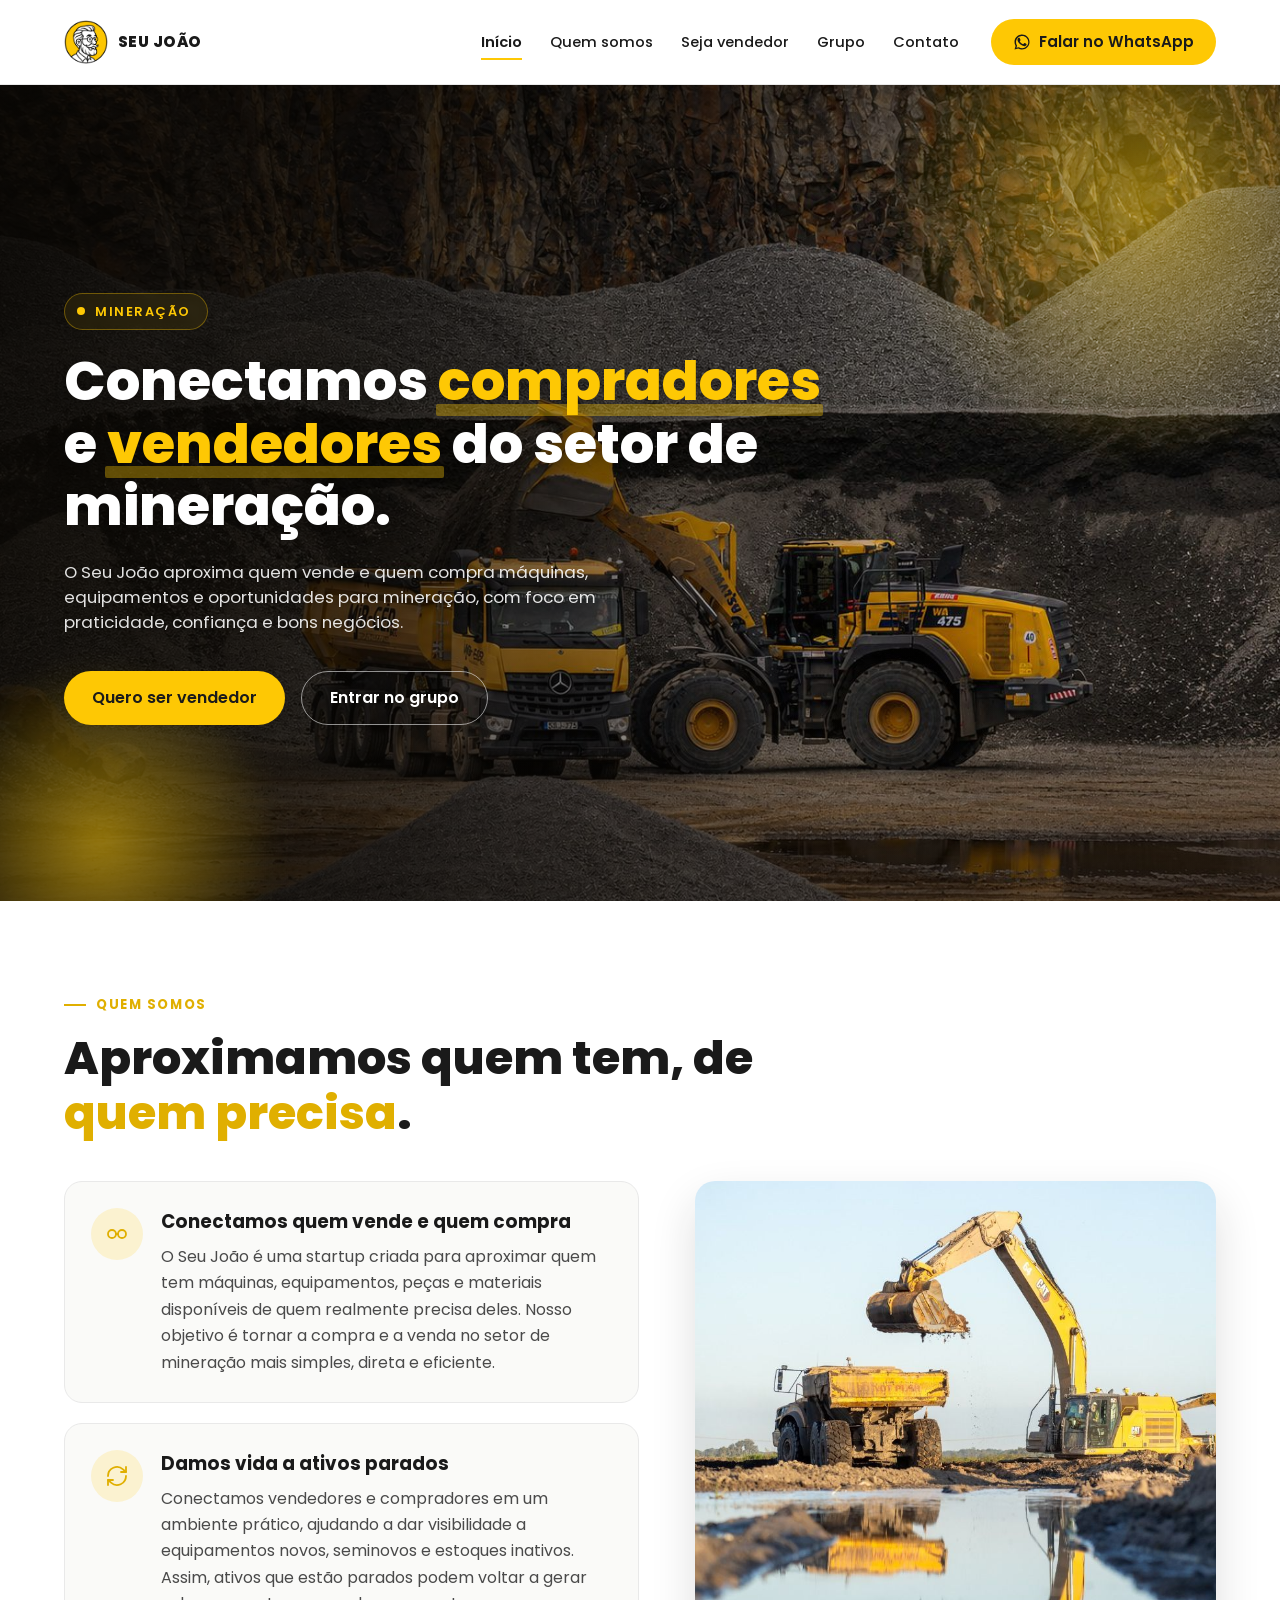
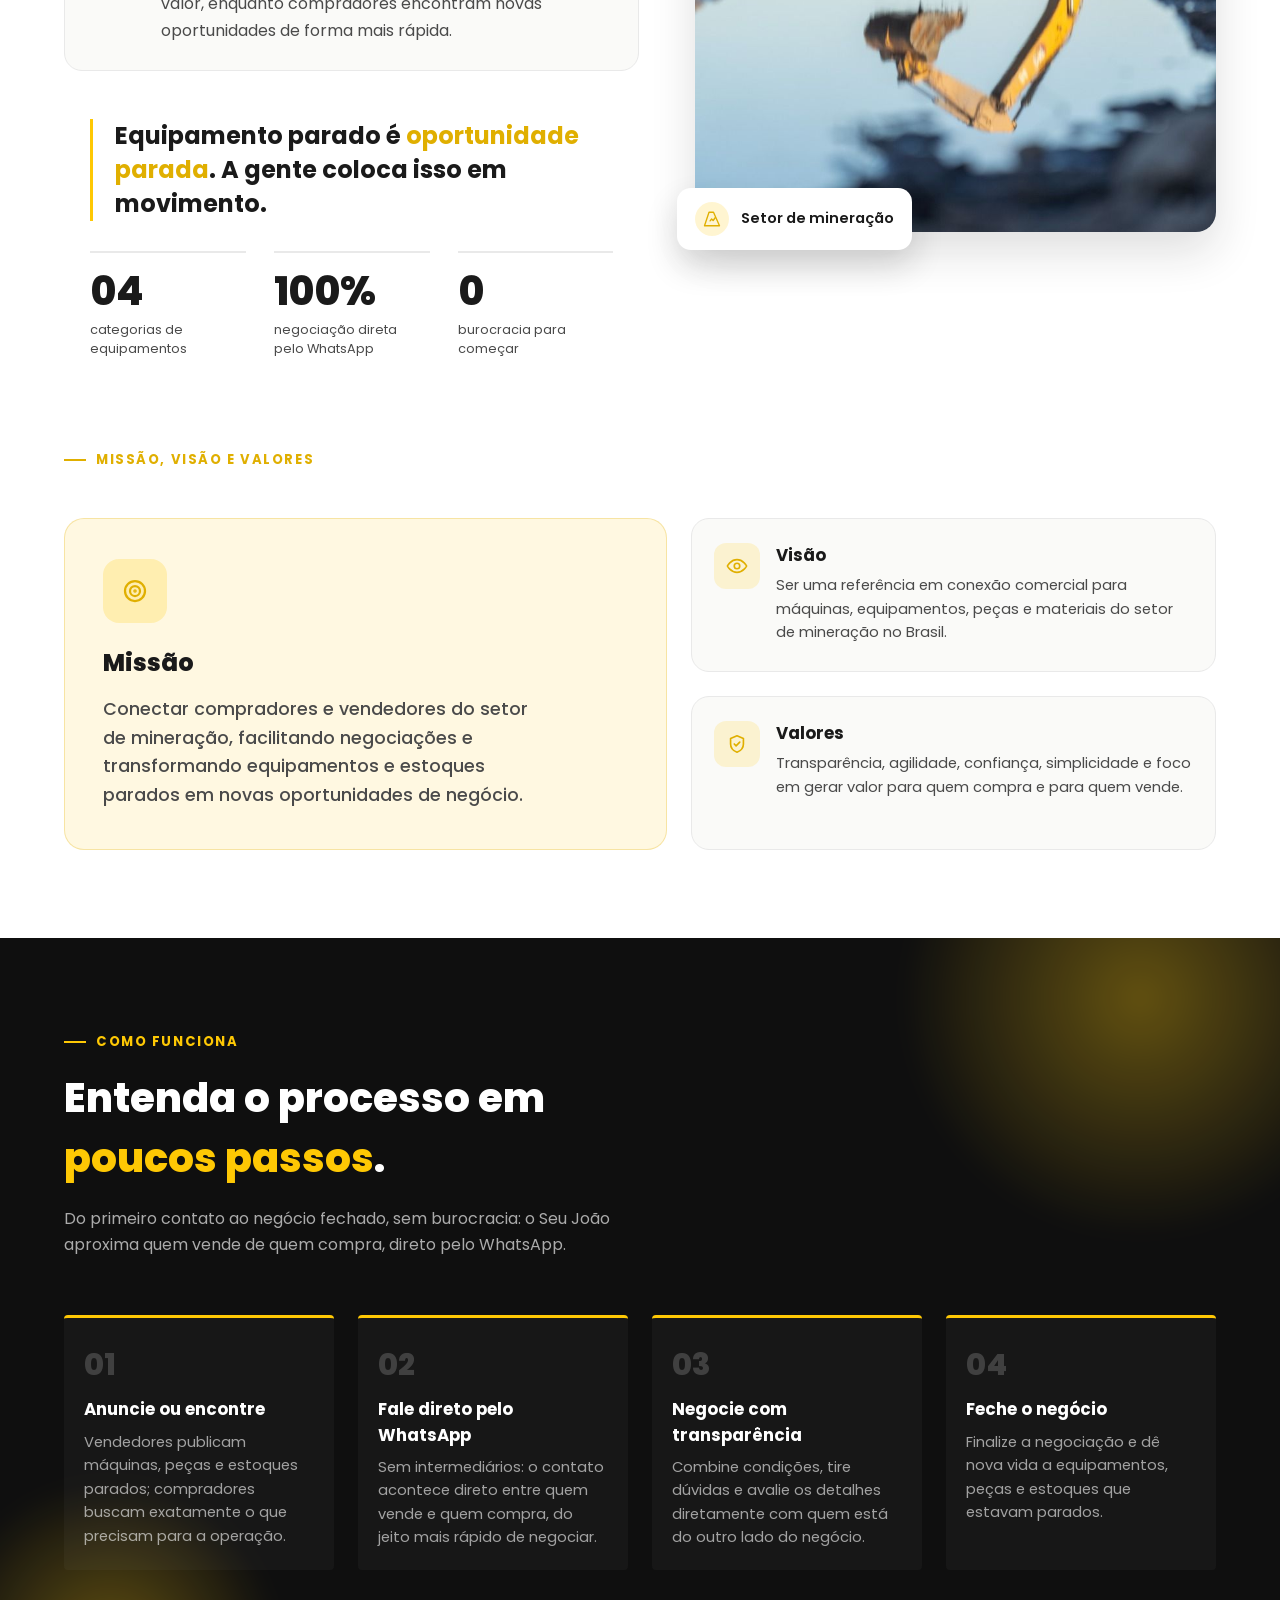
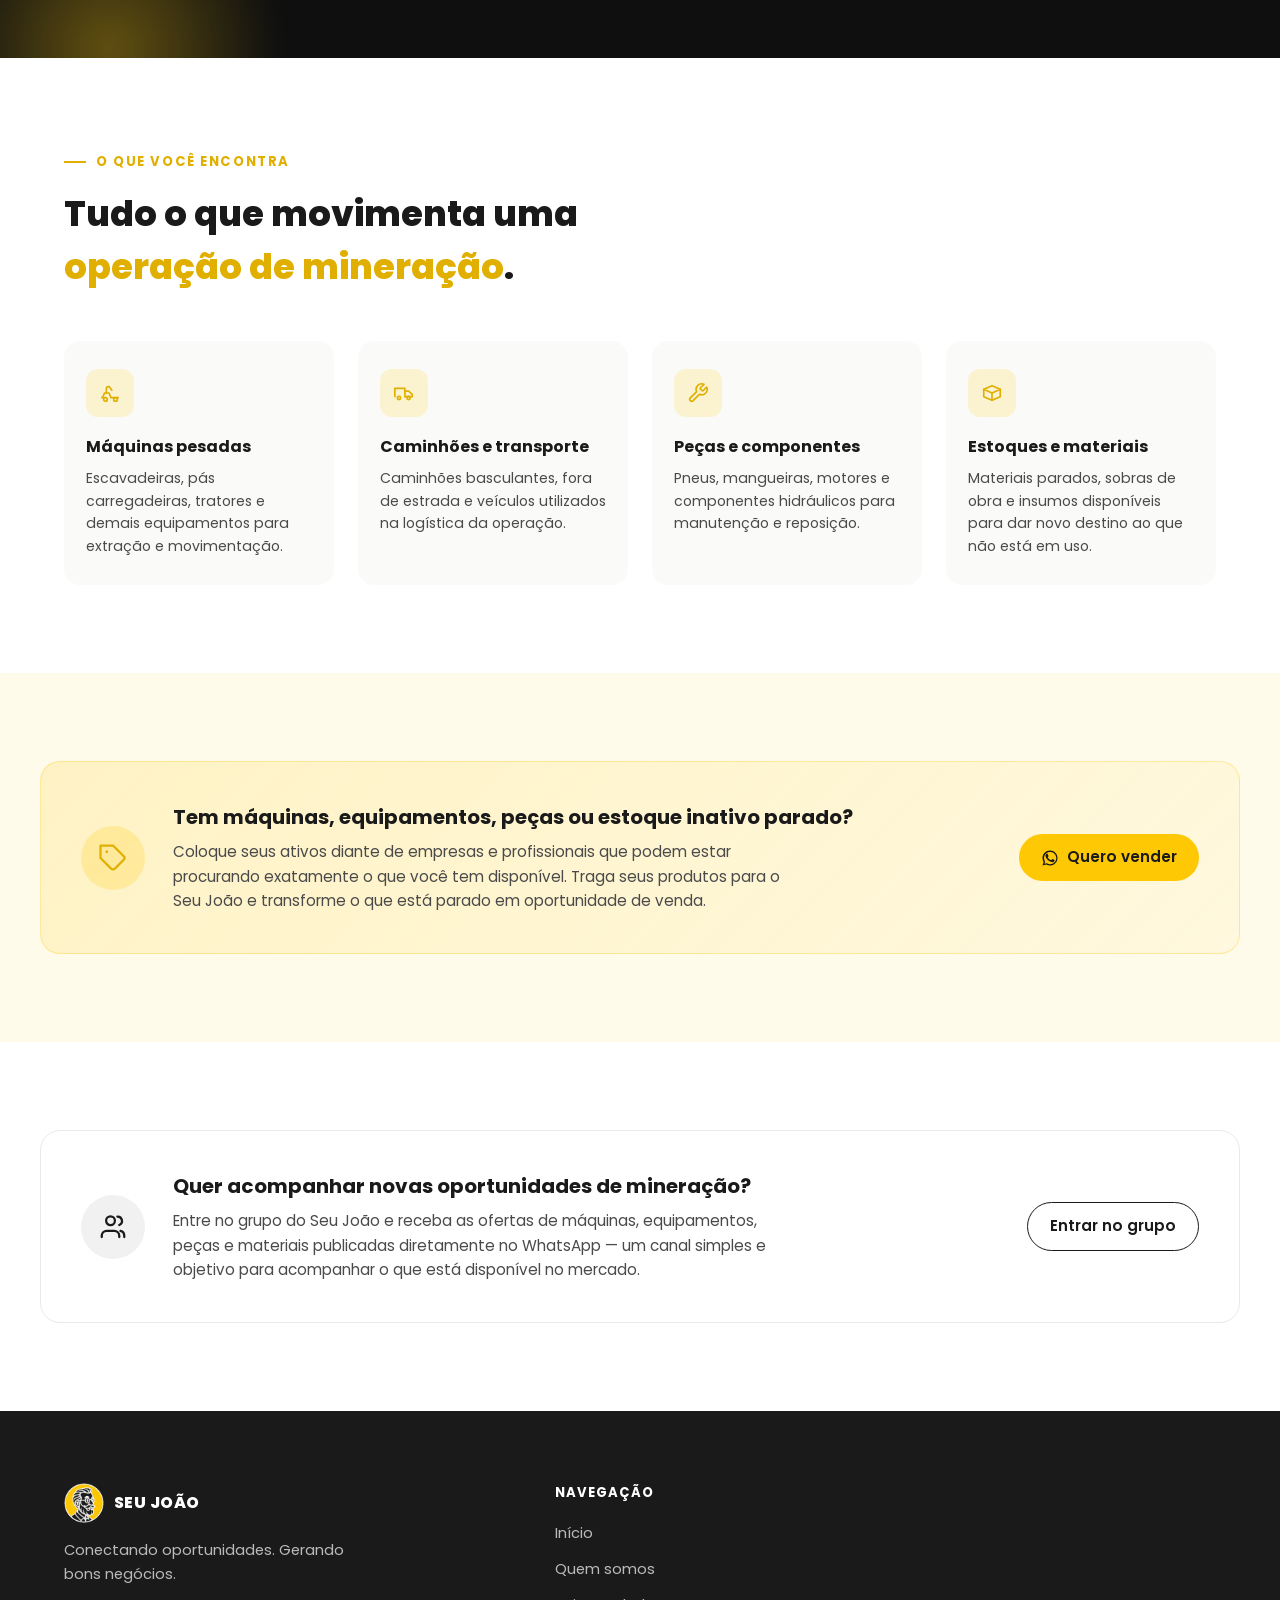
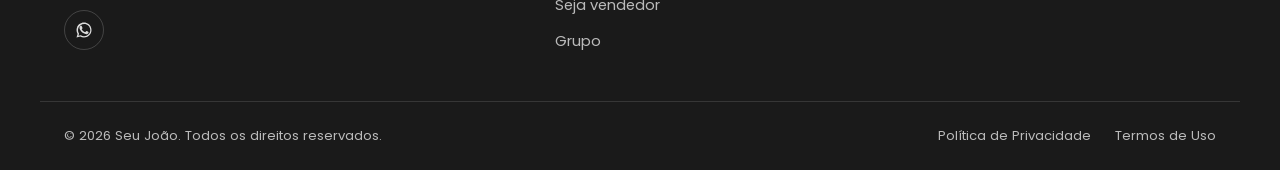
==== index.html @ 016c03fa "Meu primeiro commit" ====
<!DOCTYPE html>
<html lang="pt-BR">
<head>
  <meta charset="UTF-8" />
  <meta name="viewport" content="width=device-width, initial-scale=1.0" />

  <!-- ===== SEO — título e descrição ===== -->
  <title>Seu João | Compra e Venda de Equipamentos de Mineração Usados</title>
  <meta name="description" content="Marketplace que conecta compradores e vendedores de máquinas, equipamentos, peças e estoques de mineração usados no Brasil. Anuncie ou encontre direto pelo WhatsApp." />
  <meta name="keywords" content="equipamentos de mineração usados, máquinas de mineração usadas, comprar máquina de mineração, vender máquina de mineração parada, marketplace de mineração, pá carregadeira usada, escavadeira usada mineração, caminhão fora de estrada usado, britador usado, peças para máquinas de mineração, estoque inativo mineração, grupo whatsapp equipamentos de mineração" />
  <meta name="robots" content="index, follow" />
  <meta name="author" content="Seu João" />
  <link rel="canonical" href="https://www.seujoao.com.br/" />

  <!-- ===== Open Graph (compartilhamento social) ===== -->
  <meta property="og:type" content="website" />
  <meta property="og:locale" content="pt_BR" />
  <meta property="og:site_name" content="Seu João" />
  <meta property="og:title" content="Seu João | Compra e Venda de Equipamentos de Mineração Usados" />
  <meta property="og:description" content="Conectamos compradores e vendedores de máquinas, equipamentos, peças e estoques de mineração usados no Brasil — direto pelo WhatsApp." />
  <meta property="og:image" content="https://www.seujoao.com.br/assets/hero-bg.jpg" />
  <meta property="og:url" content="https://www.seujoao.com.br/" />

  <!-- ===== Twitter Card ===== -->
  <meta name="twitter:card" content="summary_large_image" />
  <meta name="twitter:title" content="Seu João | Compra e Venda de Equipamentos de Mineração Usados" />
  <meta name="twitter:description" content="Marketplace que conecta compradores e vendedores de equipamentos de mineração usados no Brasil, direto pelo WhatsApp." />
  <meta name="twitter:image" content="https://www.seujoao.com.br/assets/hero-bg.jpg" />

  <link rel="icon" type="image/png" href="assets/logo-icon.png" />
  <link rel="stylesheet" href="css/style.css" />

  <!-- ===== Dados estruturados (Schema.org) ===== -->
  <script type="application/ld+json">
  {
    "@context": "https://schema.org",
    "@type": "Organization",
    "name": "Seu João",
    "url": "https://www.seujoao.com.br/",
    "logo": "https://www.seujoao.com.br/assets/logo-icon.png",
    "description": "Marketplace que conecta compradores e vendedores de máquinas, equipamentos, peças e estoques de mineração usados no Brasil.",
    "areaServed": "BR",
    "contactPoint": {
      "@type": "ContactPoint",
      "telephone": "+55-19-99974-5722",
      "contactType": "sales",
      "areaServed": "BR",
      "availableLanguage": "Portuguese"
    }
  }
  </script>
  <script type="application/ld+json">
  {
    "@context": "https://schema.org",
    "@type": "WebSite",
    "name": "Seu João",
    "url": "https://www.seujoao.com.br/",
    "inLanguage": "pt-BR",
    "description": "Marketplace de compra e venda de equipamentos de mineração usados no Brasil."
  }
  </script>
  <script type="application/ld+json">
  {
    "@context": "https://schema.org",
    "@type": "FAQPage",
    "mainEntity": [
      {
        "@type": "Question",
        "name": "Quanto custa uma máquina de mineração usada?",
        "acceptedAnswer": {
          "@type": "Answer",
          "text": "O valor varia bastante de acordo com o tipo de equipamento, marca, ano e estado de conservação. No Seu João, você fala direto com quem está vendendo pelo WhatsApp para saber o preço atualizado e negociar as condições."
        }
      },
      {
        "@type": "Question",
        "name": "Como vender uma máquina de mineração parada?",
        "acceptedAnswer": {
          "@type": "Answer",
          "text": "Basta chamar a gente no WhatsApp e contar o que você tem disponível — máquina, equipamento, peça ou estoque parado. O Seu João coloca seu ativo diante de compradores que estão procurando exatamente esse tipo de oportunidade."
        }
      },
      {
        "@type": "Question",
        "name": "Onde encontrar equipamentos de mineração usados no Brasil?",
        "acceptedAnswer": {
          "@type": "Answer",
          "text": "No Seu João você encontra anúncios de máquinas e equipamentos de mineração de vendedores de diversas regiões do Brasil, tudo centralizado em um único canal de WhatsApp."
        }
      },
      {
        "@type": "Question",
        "name": "É seguro comprar equipamentos de mineração pelo WhatsApp?",
        "acceptedAnswer": {
          "@type": "Answer",
          "text": "O contato acontece direto entre comprador e vendedor, sem intermediários escondidos. Isso dá transparência para tirar dúvidas, pedir fotos e detalhes, e combinar as condições antes de fechar negócio."
        }
      },
      {
        "@type": "Question",
        "name": "Quais equipamentos de mineração posso encontrar no Seu João?",
        "acceptedAnswer": {
          "@type": "Answer",
          "text": "Máquinas pesadas como escavadeiras, pás carregadeiras e tratores; caminhões fora de estrada; britadores e perfuratrizes; peças e componentes; além de estoques e materiais parados que podem ganhar novo destino."
        }
      },
      {
        "@type": "Question",
        "name": "Como funciona o grupo de WhatsApp do Seu João?",
        "acceptedAnswer": {
          "@type": "Answer",
          "text": "É um canal simples e direto: você entra no grupo e recebe as novas oportunidades de máquinas, equipamentos, peças e materiais de mineração assim que são publicadas."
        }
      }
    ]
  }
  </script>
</head>
<body>

  <!-- ===== NAVBAR ===== -->
  <header class="navbar" id="navbar">
    <div class="container navbar__inner">

      <a href="#inicio" class="navbar__brand">
        <img src="assets/logo-icon.png" alt="Logo Seu João" class="navbar__logo-icon" width="44" height="44" />
        <span class="navbar__logo-text">Seu João</span>
      </a>

      <button class="navbar__toggle" id="navToggle" aria-label="Abrir menu" aria-expanded="false" aria-controls="navMenu">
        <span></span>
        <span></span>
        <span></span>
      </button>

      <div class="navbar__menu" id="navMenu">
        <nav aria-label="Navegação principal">
          <ul class="navbar__links">
            <li><a href="#inicio" class="navbar__link is-active" data-nav-link>Início</a></li>
            <li><a href="#quem-somos" class="navbar__link" data-nav-link>Quem somos</a></li>
            <li><a href="#seja-vendedor" class="navbar__link" data-nav-link>Seja vendedor</a></li>
            <li><a href="#grupo" class="navbar__link" data-nav-link>Grupo</a></li>
            <li><a href="#seja-vendedor" class="navbar__link" data-nav-link>Contato</a></li>
          </ul>
        </nav>

        <a href="https://wa.me/5519999745722" target="_blank" rel="noopener" class="btn btn--whatsapp navbar__cta">
          <svg class="icon-whatsapp" viewBox="0 0 24 24" aria-hidden="true">
            <path fill="currentColor" d="M17.472 14.382c-.297-.149-1.758-.867-2.03-.967-.273-.099-.472-.148-.67.15-.198.297-.767.966-.94 1.164-.173.199-.347.223-.644.075-.297-.15-1.255-.463-2.39-1.475-.883-.788-1.48-1.761-1.653-2.059-.173-.297-.018-.458.13-.606.134-.133.298-.347.446-.52.149-.174.198-.298.298-.497.099-.198.05-.371-.025-.52-.075-.149-.669-1.612-.916-2.207-.242-.579-.487-.5-.669-.51-.173-.008-.371-.01-.57-.01-.198 0-.52.074-.792.372-.272.297-1.04 1.016-1.04 2.479 0 1.462 1.065 2.875 1.213 3.074.149.198 2.096 3.2 5.077 4.487.709.306 1.262.489 1.694.625.712.226 1.36.194 1.872.118.571-.085 1.758-.719 2.006-1.413.248-.694.248-1.289.173-1.413-.074-.124-.272-.198-.57-.347z"/>
            <path fill="currentColor" d="M12.004 2C6.486 2 2 6.486 2 12.004c0 1.85.497 3.646 1.44 5.212L2 22l4.906-1.412a9.96 9.96 0 0 0 5.098 1.396h.004c5.518 0 10.004-4.486 10.004-10.004C22.012 6.486 17.526 2 12.004 2zm0 18.181h-.003a8.15 8.15 0 0 1-4.157-1.14l-.298-.177-2.913.838.85-2.885-.194-.297a8.15 8.15 0 0 1-1.246-4.358c0-4.508 3.668-8.176 8.166-8.176 2.183 0 4.234.85 5.778 2.396a8.11 8.11 0 0 1 2.393 5.784c0 4.508-3.669 8.176-8.176 8.176z"/>
          </svg>
          Falar no WhatsApp
        </a>
      </div>
    </div>
  </header>
  <!-- ===== /NAVBAR ===== -->

  <main>
    <!-- ===== HERO / INÍCIO ===== -->
    <section id="inicio" class="hero">
      <div class="hero__bg">
        <picture>
          <source media="(max-width: 640px)" srcset="assets/hero-bg-mobile.jpg" />
          <img src="assets/hero-bg.jpg" alt="Pá carregadeira despejando minério em caminhão numa mineradora" class="hero__bg-img" />
        </picture>
        <div class="hero__overlay"></div>
      </div>

      <!-- blobs amarelos animados -->
      <span class="hero__glow hero__glow--1" aria-hidden="true"></span>
      <span class="hero__glow hero__glow--2" aria-hidden="true"></span>

      <div class="container hero__content">
        <p class="hero__eyebrow hero-in">
          <span class="hero__dot" aria-hidden="true"></span>
          Mineração
        </p>

        <h1 class="hero__title hero-in hero-in-delay-1">
          Conectamos <span class="hl">compradores</span> e <span class="hl">vendedores</span> do setor de mineração.
        </h1>

        <p class="hero__subtitle hero-in hero-in-delay-2">
          O Seu João aproxima quem vende e quem compra máquinas, equipamentos e oportunidades para mineração,
          com foco em praticidade, confiança e bons negócios.
        </p>

        <div class="hero__actions hero-in hero-in-delay-3">
          <a href="https://wa.me/5519999745722"  class="btn btn--whatsapp">Quero ser vendedor</a>
          <a href="https://chat.whatsapp.com/JZ1DkG8x4rW48KSNtLyJwc?s=cl&p=i&mlu=0&ilr=0&amv=1" class="btn btn--outline">Entrar no grupo</a>
        </div>
      </div>

      <a href="#quem-somos" class="hero__scroll" aria-label="Rolar para a próxima seção">
      </a>
    </section>
    <!-- ===== /HERO ===== -->

    <!-- ===== QUEM SOMOS ===== -->
    <section id="quem-somos" class="section about">
      <div class="container">
        <p class="eyebrow reveal">Quem somos</p>
        <h2 class="about__title reveal reveal-delay-1">Aproximamos quem tem, de <span class="hl">quem precisa</span>.</h2>

        <div class="about__grid">
          <div class="about__text">
            <div class="about__highlight reveal reveal-delay-1">
              <span class="about__highlight-icon" aria-hidden="true">
                <svg viewBox="0 0 24 24" fill="none" stroke="currentColor" stroke-width="1.8" stroke-linecap="round" stroke-linejoin="round">
                  <circle cx="7" cy="12" r="4"></circle>
                  <circle cx="17" cy="12" r="4"></circle>
                  <path d="M11 12h2"></path>
                </svg>
              </span>
              <div>
                <h3>Conectamos quem vende e quem compra</h3>
                <p>O Seu João é uma startup criada para aproximar quem tem máquinas, equipamentos, peças e
                  materiais disponíveis de quem realmente precisa deles. Nosso objetivo é tornar a compra e a
                  venda no setor de mineração mais simples, direta e eficiente.</p>
              </div>
            </div>

            <div class="about__highlight reveal reveal-delay-2">
              <span class="about__highlight-icon" aria-hidden="true">
                <svg viewBox="0 0 24 24" fill="none" stroke="currentColor" stroke-width="1.8" stroke-linecap="round" stroke-linejoin="round">
                  <path d="M3 12a9 9 0 0 1 15-6.7L21 8"></path>
                  <path d="M21 3v5h-5"></path>
                  <path d="M21 12a9 9 0 0 1-15 6.7L3 16"></path>
                  <path d="M3 21v-5h5"></path>
                </svg>
              </span>
              <div>
                <h3>Damos vida a ativos parados</h3>
                <p>Conectamos vendedores e compradores em um ambiente prático, ajudando a dar visibilidade a
                  equipamentos novos, seminovos e estoques inativos. Assim, ativos que estão parados podem voltar
                  a gerar valor, enquanto compradores encontram novas oportunidades de forma mais rápida.</p>
              </div>
            </div>

            <div class="about__proof reveal reveal-delay-3">
              <p class="about__proof-quote">Equipamento parado é <span class="hl">oportunidade parada</span>.
                A gente coloca isso em movimento.</p>

              <div class="about__proof-stats">
                <div class="about__proof-stat">
                  <span class="about__proof-number">04</span>
                  <span class="about__proof-label">categorias de<br>equipamentos</span>
                </div>
                <div class="about__proof-stat">
                  <span class="about__proof-number">100%</span>
                  <span class="about__proof-label">negociação direta<br>pelo WhatsApp</span>
                </div>
                <div class="about__proof-stat">
                  <span class="about__proof-number">0</span>
                  <span class="about__proof-label">burocracia para<br>começar</span>
                </div>
              </div>
            </div>
          </div>

          <div class="about__media reveal reveal-delay-2">
            <img src="assets/image.png" alt="Pá carregadeira operando em pátio de mineração, cercada por pilhas de britas" />
            <div class="about__media-badge">
              <span class="about__media-badge-icon" aria-hidden="true">
                <svg viewBox="0 0 24 24" fill="none" stroke="currentColor" stroke-width="1.8" stroke-linecap="round" stroke-linejoin="round">
                  <path d="m8 3-6 18h20L14 3Z"></path>
                  <path d="m9.5 14.5 2-2.5 2 2 3-4"></path>
                </svg>
              </span>
              <span>Setor de mineração</span>
            </div>
          </div>
        </div>

        <div class="mvv">
          <div class="mvv__head reveal">
            <p class="eyebrow">Missão, visão e valores</p>
          </div>

          <div class="mvv__layout">
            <div class="mvv__feature reveal reveal-delay-1">
              <span class="mvv__feature-icon" aria-hidden="true">
                <svg viewBox="0 0 24 24" fill="none" stroke="currentColor" stroke-width="1.8" stroke-linecap="round" stroke-linejoin="round">
                  <circle cx="12" cy="12" r="8"></circle>
                  <circle cx="12" cy="12" r="4"></circle>
                  <circle cx="12" cy="12" r="0.5" fill="currentColor"></circle>
                </svg>
              </span>
              <span class="mvv__feature-tag">Missão</span>
              <p class="mvv__feature-text">Conectar compradores e vendedores do setor de mineração, facilitando
                negociações e transformando equipamentos e estoques parados em novas oportunidades de negócio.</p>
            </div>

            <div class="mvv__side">
              <div class="mvv__side-card mvv__side-card--vision reveal reveal-delay-2">
                <span class="mvv__side-icon" aria-hidden="true">
                  <svg viewBox="0 0 24 24" fill="none" stroke="currentColor" stroke-width="1.8" stroke-linecap="round" stroke-linejoin="round">
                    <path d="M1.5 12S5 5 12 5s10.5 7 10.5 7-3.5 7-10.5 7S1.5 12 1.5 12Z"></path>
                    <circle cx="12" cy="12" r="3"></circle>
                  </svg>
                </span>
                <div>
                  <h3>Visão</h3>
                  <p>Ser uma referência em conexão comercial para máquinas, equipamentos, peças e materiais do
                    setor de mineração no Brasil.</p>
                </div>
              </div>

              <div class="mvv__side-card mvv__side-card--values reveal reveal-delay-3">
                <span class="mvv__side-icon" aria-hidden="true">
                  <svg viewBox="0 0 24 24" fill="none" stroke="currentColor" stroke-width="1.8" stroke-linecap="round" stroke-linejoin="round">
                    <path d="M12 3l7 3v6c0 4.5-3 7.5-7 9-4-1.5-7-4.5-7-9V6l7-3Z"></path>
                    <path d="M9 12l2 2 4-4"></path>
                  </svg>
                </span>
                <div>
                  <h3>Valores</h3>
                  <p>Transparência, agilidade, confiança, simplicidade e foco em gerar valor para quem compra e
                    para quem vende.</p>
                </div>
              </div>
            </div>
          </div>
        </div>
      </div>
    </section>
    <!-- ===== /QUEM SOMOS ===== -->

    <!-- ===== COMO FUNCIONA ===== -->
    <section id="como-funciona" class="section how">
      <!-- blobs amarelos animados, mesmo recurso do hero, pra dar profundidade ao fundo escuro -->
      <span class="how__glow how__glow--1" aria-hidden="true"></span>
      <span class="how__glow how__glow--2" aria-hidden="true"></span>

      <div class="container how__inner">
        <p class="eyebrow eyebrow--on-dark reveal">Como funciona</p>
        <h2 class="how__title reveal reveal-delay-1">Entenda o processo em <span class="hl">poucos passos</span>.</h2>
        <p class="how__subtitle reveal reveal-delay-2">Do primeiro contato ao negócio fechado, sem burocracia:
          o Seu João aproxima quem vende de quem compra, direto pelo WhatsApp.</p>

        <div class="how__grid">
          <div class="how__step reveal reveal-delay-1">
            <span class="how__number">01</span>
            <h3>Anuncie ou encontre</h3>
            <p>Vendedores publicam máquinas, peças e estoques parados; compradores buscam exatamente o que
              precisam para a operação.</p>
          </div>

          <div class="how__step reveal reveal-delay-2">
            <span class="how__number">02</span>
            <h3>Fale direto pelo WhatsApp</h3>
            <p>Sem intermediários: o contato acontece direto entre quem vende e quem compra, do jeito mais rápido
              de negociar.</p>
          </div>

          <div class="how__step reveal reveal-delay-3">
            <span class="how__number">03</span>
            <h3>Negocie com transparência</h3>
            <p>Combine condições, tire dúvidas e avalie os detalhes diretamente com quem está do outro lado do
              negócio.</p>
          </div>

          <div class="how__step reveal reveal-delay-3">
            <span class="how__number">04</span>
            <h3>Feche o negócio</h3>
            <p>Finalize a negociação e dê nova vida a equipamentos, peças e estoques que estavam parados.</p>
          </div>
        </div>
      </div>
    </section>
    <!-- ===== /COMO FUNCIONA ===== -->

    <!-- ===== O QUE VOCÊ ENCONTRA ===== -->
    <section id="categorias" class="section categories">
      <div class="container">
        <p class="eyebrow reveal">O que você encontra</p>
        <h2 class="categories__title reveal reveal-delay-1">Tudo o que movimenta uma <span class="hl">operação de mineração</span>.</h2>

        <div class="categories__grid">
          <div class="categories__card reveal reveal-delay-1">
            <span class="categories__icon" aria-hidden="true">
              <svg viewBox="0 0 24 24" fill="none" stroke="currentColor" stroke-width="1.8" stroke-linecap="round" stroke-linejoin="round">
                <path d="M3 17h1l2-5h5l2 5h8"></path>
                <path d="M8 12V7a2 2 0 0 1 2-2h1l3 4"></path>
                <circle cx="7" cy="19" r="2"></circle>
                <circle cx="18" cy="19" r="2"></circle>
              </svg>
            </span>
            <h3>Máquinas pesadas</h3>
            <p>Escavadeiras, pás carregadeiras, tratores e demais equipamentos para extração e movimentação.</p>
          </div>

          <div class="categories__card reveal reveal-delay-2">
            <span class="categories__icon" aria-hidden="true">
              <svg viewBox="0 0 24 24" fill="none" stroke="currentColor" stroke-width="1.8" stroke-linecap="round" stroke-linejoin="round">
                <path d="M2 16V7h11v9"></path>
                <path d="M13 10h4l4 3.5V16h-8"></path>
                <circle cx="6.5" cy="17.5" r="1.8"></circle>
                <circle cx="17" cy="17.5" r="1.8"></circle>
              </svg>
            </span>
            <h3>Caminhões e transporte</h3>
            <p>Caminhões basculantes, fora de estrada e veículos utilizados na logística da operação.</p>
          </div>

          <div class="categories__card reveal reveal-delay-3">
            <span class="categories__icon" aria-hidden="true">
              <svg viewBox="0 0 24 24" fill="none" stroke="currentColor" stroke-width="1.8" stroke-linecap="round" stroke-linejoin="round">
                <path d="M14.7 6.3a1 1 0 0 0 0 1.4l1.6 1.6a1 1 0 0 0 1.4 0l3.77-3.77a6 6 0 0 1-7.94 7.94l-6.91 6.91a2.12 2.12 0 0 1-3-3l6.91-6.91a6 6 0 0 1 7.94-7.94Z"></path>
              </svg>
            </span>
            <h3>Peças e componentes</h3>
            <p>Pneus, mangueiras, motores e componentes hidráulicos para manutenção e reposição.</p>
          </div>

          <div class="categories__card reveal reveal-delay-3">
            <span class="categories__icon" aria-hidden="true">
              <svg viewBox="0 0 24 24" fill="none" stroke="currentColor" stroke-width="1.8" stroke-linecap="round" stroke-linejoin="round">
                <path d="M3 8 12 4l9 4-9 4-9-4Z"></path>
                <path d="M3 8v8l9 4 9-4V8"></path>
                <path d="M12 12v8"></path>
              </svg>
            </span>
            <h3>Estoques e materiais</h3>
            <p>Materiais parados, sobras de obra e insumos disponíveis para dar novo destino ao que não está em uso.</p>
          </div>
        </div>
      </div>
    </section>
    <!-- ===== /O QUE VOCÊ ENCONTRA ===== -->

    <!-- ===== SEJA VENDEDOR (CTA) ===== -->
    <section id="seja-vendedor" class="section cta-band cta-band--sell">
      <div class="container cta-band__inner reveal">
        <span class="cta-band__icon" aria-hidden="true">
          <svg viewBox="0 0 24 24" fill="none" stroke="currentColor" stroke-width="1.8" stroke-linecap="round" stroke-linejoin="round">
            <path d="M20.59 13.41 13.42 20.58a2 2 0 0 1-2.83 0L2 12V2h10l8.59 8.59a2 2 0 0 1 0 2.82Z"></path>
            <circle cx="7" cy="7" r="1.1" fill="currentColor" stroke="none"></circle>
          </svg>
        </span>

        <div class="cta-band__text">
          <h2>Tem máquinas, equipamentos, peças ou estoque inativo parado?</h2>
          <p>
            Coloque seus ativos diante de empresas e profissionais que podem estar procurando exatamente o que
            você tem disponível. Traga seus produtos para o Seu João e transforme o que está parado em oportunidade
            de venda.
          </p>
        </div>

        <a href="https://wa.me/5519999745722" target="_blank" rel="noopener" class="btn btn--whatsapp cta-band__btn">
          <svg class="icon-whatsapp" viewBox="0 0 24 24" aria-hidden="true">
            <path fill="currentColor" d="M17.472 14.382c-.297-.149-1.758-.867-2.03-.967-.273-.099-.472-.148-.67.15-.198.297-.767.966-.94 1.164-.173.199-.347.223-.644.075-.297-.15-1.255-.463-2.39-1.475-.883-.788-1.48-1.761-1.653-2.059-.173-.297-.018-.458.13-.606.134-.133.298-.347.446-.52.149-.174.198-.298.298-.497.099-.198.05-.371-.025-.52-.075-.149-.669-1.612-.916-2.207-.242-.579-.487-.5-.669-.51-.173-.008-.371-.01-.57-.01-.198 0-.52.074-.792.372-.272.297-1.04 1.016-1.04 2.479 0 1.462 1.065 2.875 1.213 3.074.149.198 2.096 3.2 5.077 4.487.709.306 1.262.489 1.694.625.712.226 1.36.194 1.872.118.571-.085 1.758-.719 2.006-1.413.248-.694.248-1.289.173-1.413-.074-.124-.272-.198-.57-.347z"/>
            <path fill="currentColor" d="M12.004 2C6.486 2 2 6.486 2 12.004c0 1.85.497 3.646 1.44 5.212L2 22l4.906-1.412a9.96 9.96 0 0 0 5.098 1.396h.004c5.518 0 10.004-4.486 10.004-10.004C22.012 6.486 17.526 2 12.004 2zm0 18.181h-.003a8.15 8.15 0 0 1-4.157-1.14l-.298-.177-2.913.838.85-2.885-.194-.297a8.15 8.15 0 0 1-1.246-4.358c0-4.508 3.668-8.176 8.166-8.176 2.183 0 4.234.85 5.778 2.396a8.11 8.11 0 0 1 2.393 5.784c0 4.508-3.669 8.176-8.176 8.176z"/>
          </svg>
          Quero vender
        </a>
      </div>
    </section>
    <!-- ===== /SEJA VENDEDOR ===== -->

    <!-- ===== GRUPO (CTA) ===== -->
    <section id="grupo" class="section cta-band cta-band--group">
      <div class="container cta-band__inner reveal">
        <span class="cta-band__icon" aria-hidden="true">
          <svg viewBox="0 0 24 24" fill="none" stroke="currentColor" stroke-width="1.8" stroke-linecap="round" stroke-linejoin="round">
            <path d="M17 20v-1a4 4 0 0 0-4-4H7a4 4 0 0 0-4 4v1"></path>
            <circle cx="10" cy="7" r="3.5"></circle>
            <path d="M21 20v-1a4 4 0 0 0-3-3.87"></path>
            <path d="M15.5 3.63A3.5 3.5 0 0 1 17 10.37"></path>
          </svg>
        </span>

        <div class="cta-band__text">
          <h2>Quer acompanhar novas oportunidades de mineração?</h2>
          <p>
            Entre no grupo do Seu João e receba as ofertas de máquinas, equipamentos, peças e materiais publicadas
            diretamente no WhatsApp — um canal simples e objetivo para acompanhar o que está disponível no mercado.
          </p>
        </div>

        <a href="https://chat.whatsapp.com/JZ1DkG8x4rW48KSNtLyJwc?s=cl&p=i&mlu=0&ilr=0&amv=1" target="_blank" rel="noopener" class="btn btn--outline-dark cta-band__btn">
          Entrar no grupo
        </a>
      </div>
    </section>
    <!--GRUPO-->
  </main>

  <!-- ===== FOOTER / CONTATO ===== -->
  <footer class="footer">
    <div class="container footer__top">
      <div class="footer__brand">
        <a href="#inicio" class="footer__logo">
          <img src="assets/logo-icon-white.png" alt="Logo Seu João" width="40" height="40" />
          <span>Seu João</span>
        </a>
        <p class="footer__tagline">Conectando oportunidades. Gerando bons negócios.</p>

        <div class="footer__social">
          <a href="https://wa.me/5519999745722" target="_blank" rel="noopener" class="footer__social-link" aria-label="WhatsApp">
            <svg viewBox="0 0 24 24" aria-hidden="true">
              <path fill="currentColor" d="M17.472 14.382c-.297-.149-1.758-.867-2.03-.967-.273-.099-.472-.148-.67.15-.198.297-.767.966-.94 1.164-.173.199-.347.223-.644.075-.297-.15-1.255-.463-2.39-1.475-.883-.788-1.48-1.761-1.653-2.059-.173-.297-.018-.458.13-.606.134-.133.298-.347.446-.52.149-.174.198-.298.298-.497.099-.198.05-.371-.025-.52-.075-.149-.669-1.612-.916-2.207-.242-.579-.487-.5-.669-.51-.173-.008-.371-.01-.57-.01-.198 0-.52.074-.792.372-.272.297-1.04 1.016-1.04 2.479 0 1.462 1.065 2.875 1.213 3.074.149.198 2.096 3.2 5.077 4.487.709.306 1.262.489 1.694.625.712.226 1.36.194 1.872.118.571-.085 1.758-.719 2.006-1.413.248-.694.248-1.289.173-1.413-.074-.124-.272-.198-.57-.347z"/>
              <path fill="currentColor" d="M12.004 2C6.486 2 2 6.486 2 12.004c0 1.85.497 3.646 1.44 5.212L2 22l4.906-1.412a9.96 9.96 0 0 0 5.098 1.396h.004c5.518 0 10.004-4.486 10.004-10.004C22.012 6.486 17.526 2 12.004 2zm0 18.181h-.003a8.15 8.15 0 0 1-4.157-1.14l-.298-.177-2.913.838.85-2.885-.194-.297a8.15 8.15 0 0 1-1.246-4.358c0-4.508 3.668-8.176 8.166-8.176 2.183 0 4.234.85 5.778 2.396a8.11 8.11 0 0 1 2.393 5.784c0 4.508-3.669 8.176-8.176 8.176z"/>
            </svg>
          </a>
        </div>
      </div>

      <nav class="footer__nav" aria-label="Links do rodapé">
        <p class="footer__col-title">Navegação</p>
        <ul>
          <li><a href="#inicio">Início</a></li>
          <li><a href="#quem-somos">Quem somos</a></li>
          <li><a href="#seja-vendedor">Seja vendedor</a></li>
          <li><a href="#grupo">Grupo</a></li>
        </ul>
      </nav>

      
    </div>

    <div class="container footer__bottom">
      <p>© <span id="footerYear">2026</span> Seu João. Todos os direitos reservados.</p>
      <div class="footer__legal">
        <a href="#">Política de Privacidade</a>
        <a href="#">Termos de Uso</a>
      </div>
    </div>
  </footer>
  <!-- ===== /FOOTER ===== -->

  <script src="js/script.js"></script>
</body>
</html>
---- css/style.css ----
/* =========================================
   Poppins — self-hosted (não depende do Google Fonts)
========================================= */
@font-face {
  font-family: 'Poppins';
  font-style: normal;
  font-weight: 400;
  font-display: swap;
  src: url('../assets/fonts/poppins-latin-400-normal.woff2') format('woff2');
  unicode-range: U+0000-00FF, U+0131, U+0152-0153, U+02BB-02BC, U+02C6, U+02DA, U+02DC, U+2000-206F, U+20AC, U+2122, U+2191, U+2193, U+2212, U+2215, U+FEFF, U+FFFD;
}

@font-face {
  font-family: 'Poppins';
  font-style: normal;
  font-weight: 500;
  font-display: swap;
  src: url('../assets/fonts/poppins-latin-500-normal.woff2') format('woff2');
  unicode-range: U+0000-00FF, U+0131, U+0152-0153, U+02BB-02BC, U+02C6, U+02DA, U+02DC, U+2000-206F, U+20AC, U+2122, U+2191, U+2193, U+2212, U+2215, U+FEFF, U+FFFD;
}

@font-face {
  font-family: 'Poppins';
  font-style: normal;
  font-weight: 600;
  font-display: swap;
  src: url('../assets/fonts/poppins-latin-600-normal.woff2') format('woff2');
  unicode-range: U+0000-00FF, U+0131, U+0152-0153, U+02BB-02BC, U+02C6, U+02DA, U+02DC, U+2000-206F, U+20AC, U+2122, U+2191, U+2193, U+2212, U+2215, U+FEFF, U+FFFD;
}

@font-face {
  font-family: 'Poppins';
  font-style: normal;
  font-weight: 700;
  font-display: swap;
  src: url('../assets/fonts/poppins-latin-700-normal.woff2') format('woff2');
  unicode-range: U+0000-00FF, U+0131, U+0152-0153, U+02BB-02BC, U+02C6, U+02DA, U+02DC, U+2000-206F, U+20AC, U+2122, U+2191, U+2193, U+2212, U+2215, U+FEFF, U+FFFD;
}

@font-face {
  font-family: 'Poppins';
  font-style: normal;
  font-weight: 800;
  font-display: swap;
  src: url('../assets/fonts/poppins-latin-800-normal.woff2') format('woff2');
  unicode-range: U+0000-00FF, U+0131, U+0152-0153, U+02BB-02BC, U+02C6, U+02DA, U+02DC, U+2000-206F, U+20AC, U+2122, U+2191, U+2193, U+2212, U+2215, U+FEFF, U+FFFD;
}

/* =========================================
   Seu João — Design tokens
========================================= */
:root {
  --color-yellow: #FEC804;
  --color-yellow-dark: #E0AF00;
  --color-black: #1A1A1A;
  --color-gray-700: #4A4A4A;
  --color-gray-200: #E9E9E9;
  --color-white: #FFFFFF;

  --font-base: 'Poppins', 'Segoe UI', Arial, sans-serif;

  --navbar-height: 84px;
  --container-width: 1200px;

  --radius-sm: 8px;
  --radius-pill: 999px;

  --shadow-navbar: 0 2px 16px rgba(0, 0, 0, 0.06);
  --transition-fast: 0.2s ease;
}

/* =========================================
   Reset
========================================= */
*,
*::before,
*::after {
  box-sizing: border-box;
  margin: 0;
  padding: 0;
}

html {
  scroll-behavior: smooth;
}

body {
  font-family: var(--font-base);
  color: var(--color-black);
  background: var(--color-white);
  line-height: 1.5;
  -webkit-font-smoothing: antialiased;
}

img {
  display: block;
  max-width: 100%;
}

a {
  text-decoration: none;
  color: inherit;
}

ul {
  list-style: none;
}

button {
  font: inherit;
  cursor: pointer;
  background: none;
  border: none;
}

.container {
  width: 100%;
  max-width: var(--container-width);
  margin-inline: auto;
  padding-inline: 24px;
}

/* =========================================
   Buttons
========================================= */
.btn {
  display: inline-flex;
  align-items: center;
  justify-content: center;
  gap: 8px;
  font-weight: 600;
  font-size: 0.95rem;
  padding: 12px 22px;
  border-radius: var(--radius-pill);
  white-space: nowrap;
  transition: background-color var(--transition-fast), transform var(--transition-fast), box-shadow var(--transition-fast);
}

.btn--whatsapp {
  background-color: var(--color-yellow);
  color: var(--color-black);
}

.btn--whatsapp:hover {
  background-color: var(--color-yellow-dark);
  transform: translateY(-1px);
}

.btn--whatsapp:active {
  transform: translateY(0);
}

.btn--outline {
  background-color: transparent;
  color: var(--color-white);
  border: 1.5px solid rgba(255, 255, 255, 0.55);
  backdrop-filter: blur(2px);
}

.btn--outline:hover {
  background-color: rgba(255, 255, 255, 0.12);
  border-color: var(--color-white);
  transform: translateY(-1px);
}

.icon-whatsapp {
  width: 18px;
  height: 18px;
  flex-shrink: 0;
}

/* =========================================
   Navbar
========================================= */
.navbar {
  position: sticky;
  top: 0;
  z-index: 1000;
  width: 100%;
  background-color: var(--color-white);
  border-bottom: 1px solid var(--color-gray-200);
  transition: box-shadow var(--transition-fast);
}

.navbar.is-scrolled {
  box-shadow: var(--shadow-navbar);
}

.navbar__inner {
  height: var(--navbar-height);
  display: flex;
  align-items: center;
  justify-content: space-between;
  gap: 24px;
}

/* Brand / logo lockup */
.navbar__brand {
  display: flex;
  align-items: center;
  gap: 10px;
  flex-shrink: 0;
}

.navbar__logo-icon {
  width: 44px;
  height: 44px;
  border-radius: 50%;
  object-fit: contain;
}

.navbar__logo-text {
  font-weight: 800;
  font-size: 0.95rem;
  letter-spacing: 0.03em;
  text-transform: uppercase;
  color: var(--color-black);
  line-height: 1.1;
}

/* Menu wrapper (links + CTA) */
.navbar__menu {
  display: flex;
  align-items: center;
  gap: 32px;
  margin-left: auto;
}

.navbar__links {
  display: flex;
  align-items: center;
  gap: 28px;
}

.navbar__link {
  position: relative;
  font-size: 0.92rem;
  font-weight: 500;
  color: var(--color-black);
  padding-block: 6px;
  transition: color var(--transition-fast);
}

.navbar__link::after {
  content: '';
  position: absolute;
  left: 0;
  bottom: -2px;
  width: 0;
  height: 2px;
  background-color: var(--color-yellow);
  transition: width var(--transition-fast);
}

.navbar__link:hover {
  color: var(--color-black);
}

.navbar__link:hover::after {
  width: 100%;
}

.navbar__link.is-active {
  font-weight: 600;
}

.navbar__link.is-active::after {
  width: 100%;
}

/* Mobile toggle (hamburger) */
.navbar__toggle {
  display: none;
  flex-direction: column;
  justify-content: center;
  gap: 5px;
  width: 40px;
  height: 40px;
  padding: 8px;
  border-radius: var(--radius-sm);
  flex-shrink: 0;
}

.navbar__toggle span {
  display: block;
  width: 100%;
  height: 2px;
  background-color: var(--color-black);
  border-radius: 2px;
  transition: transform var(--transition-fast), opacity var(--transition-fast);
}

.navbar__toggle[aria-expanded="true"] span:nth-child(1) {
  transform: translateY(7px) rotate(45deg);
}

.navbar__toggle[aria-expanded="true"] span:nth-child(2) {
  opacity: 0;
}

.navbar__toggle[aria-expanded="true"] span:nth-child(3) {
  transform: translateY(-7px) rotate(-45deg);
}

/* =========================================
   Responsive — Navbar
========================================= */
@media (max-width: 880px) {
  :root {
    --navbar-height: 72px;
  }

  .navbar__toggle {
    display: flex;
  }

  .navbar__menu {
    position: fixed;
    top: var(--navbar-height);
    left: 0;
    right: 0;
    flex-direction: column;
    align-items: flex-start;
    gap: 24px;
    background-color: var(--color-white);
    border-bottom: 1px solid var(--color-gray-200);
    padding: 24px;
    transform: translateY(-8px);
    opacity: 0;
    visibility: hidden;
    pointer-events: none;
    transition: opacity var(--transition-fast), transform var(--transition-fast), visibility var(--transition-fast);
  }

  .navbar__menu.is-open {
    transform: translateY(0);
    opacity: 1;
    visibility: visible;
    pointer-events: auto;
  }

  .navbar__links {
    flex-direction: column;
    align-items: flex-start;
    gap: 16px;
    width: 100%;
  }

  .navbar__cta {
    width: 100%;
  }
}

/* =========================================
   Hero / Início
========================================= */
.hero {
  position: relative;
  min-height: calc(100vh - var(--navbar-height));
  display: flex;
  align-items: center;
  overflow: hidden;
  background-color: var(--color-black);
  isolation: isolate;
}

.hero__bg {
  position: absolute;
  inset: 0;
  z-index: -2;
}

.hero__bg-img {
  width: 100%;
  height: 100%;
  object-fit: cover;
  object-position: center 60%;
  transform: scale(1.06);
  animation: hero-bg-zoom 18s ease-in-out infinite alternate;
}

.hero__overlay {
  position: absolute;
  inset: 0;
  /* Escuro concentrado atrás do texto (esquerda), clareando para a direita
     para a imagem (caminhão/pá carregadeira) aparecer melhor */
  background:
    linear-gradient(100deg,
      rgba(8, 6, 3, 0.90) 0%,
      rgba(8, 6, 3, 0.74) 26%,
      rgba(8, 6, 3, 0.38) 50%,
      rgba(8, 6, 3, 0.12) 68%,
      rgba(8, 6, 3, 0.05) 100%),
    linear-gradient(180deg,
      rgba(8, 6, 3, 0.32) 0%,
      rgba(8, 6, 3, 0) 24%,
      rgba(8, 6, 3, 0) 68%,
      rgba(8, 6, 3, 0.5) 100%);
}

/* Blobs amarelos animados (glow ambiente, estilo Instituto dos Anjos) */
.hero__glow {
  position: absolute;
  z-index: -1;
  border-radius: 50%;
  background: radial-gradient(circle, rgba(254, 200, 4, 0.55) 0%, rgba(254, 200, 4, 0) 70%);
  filter: blur(10px);
  pointer-events: none;
  mix-blend-mode: screen;
}

.hero__glow--1 {
  width: 520px;
  height: 520px;
  top: -140px;
  right: -120px;
  animation: hero-float-1 9s ease-in-out infinite;
}

.hero__glow--2 {
  width: 360px;
  height: 360px;
  bottom: -120px;
  left: -80px;
  animation: hero-float-2 11s ease-in-out infinite;
}

.hero__content {
  position: relative;
  z-index: 1;
  padding-block: 96px 64px;
}

.hero__eyebrow {
  display: inline-flex;
  align-items: center;
  gap: 10px;
  color: var(--color-yellow);
  font-weight: 600;
  font-size: 0.8rem;
  text-transform: uppercase;
  letter-spacing: 0.12em;
  margin-bottom: 20px;
  padding: 8px 16px 8px 12px;
  border: 1px solid rgba(254, 200, 4, 0.35);
  border-radius: var(--radius-pill);
  background: rgba(254, 200, 4, 0.08);
  backdrop-filter: blur(4px);
}

.hero__dot {
  width: 8px;
  height: 8px;
  border-radius: 50%;
  background-color: var(--color-yellow);
  box-shadow: 0 0 0 0 rgba(254, 200, 4, 0.6);
  animation: hero-pulse 2s ease-out infinite;
}

.hero__title {
  color: var(--color-white);
  font-size: clamp(2rem, 4.4vw, 3.4rem);
  font-weight: 800;
  line-height: 1.15;
  max-width: 780px;
  margin-bottom: 22px;
  text-shadow: 0 2px 18px rgba(0, 0, 0, 0.35);
}

.hero__title .hl {
  position: relative;
  color: var(--color-yellow);
  white-space: nowrap;
}

.hero__title .hl::after {
  content: '';
  position: absolute;
  left: -2px;
  right: -2px;
  bottom: 0.06em;
  height: 0.22em;
  background-color: rgba(254, 200, 4, 0.35);
  border-radius: 2px;
  transform-origin: left;
  animation: hero-underline 1s cubic-bezier(0.65, 0, 0.35, 1) 1.1s both;
}

.hero__subtitle {
  color: rgba(255, 255, 255, 0.88);
  font-size: 1.05rem;
  max-width: 560px;
  margin-bottom: 36px;
  text-shadow: 0 1px 12px rgba(0, 0, 0, 0.4);
}

.hero__actions {
  display: flex;
  flex-wrap: wrap;
  gap: 16px;
}

.hero__actions .btn {
  padding: 14px 28px;
  font-size: 1rem;
}

/* Scroll cue */
.hero__scroll {
  position: absolute;
  left: 50%;
  bottom: 28px;
  transform: translateX(-50%);
  z-index: 1;
  opacity: 0.85;
  transition: opacity var(--transition-fast);
}

.hero__scroll:hover {
  opacity: 1;
}

.hero__scroll-mouse {
  display: block;
  width: 26px;
  height: 40px;
  border: 2px solid rgba(255, 255, 255, 0.6);
  border-radius: 14px;
  position: relative;
}

.hero__scroll-dot {
  position: absolute;
  top: 6px;
  left: 50%;
  width: 4px;
  height: 8px;
  border-radius: 2px;
  background-color: var(--color-yellow);
  transform: translateX(-50%);
  animation: hero-scroll-dot 1.6s ease-in-out infinite;
}

/* =========================================
   Entrance animations — Hero (play once, on load)
========================================= */
.hero-in {
  opacity: 0;
  transform: translateY(22px);
  animation: hero-reveal 0.9s cubic-bezier(0.16, 1, 0.3, 1) 0.15s both;
}

.hero-in-delay-1 { animation-delay: 0.35s; }
.hero-in-delay-2 { animation-delay: 0.65s; }
.hero-in-delay-3 { animation-delay: 0.95s; }

/* =========================================
   Reveal-on-scroll — everything below the hero (driven by JS .is-visible)
========================================= */
.reveal {
  opacity: 0;
  transform: translateY(22px);
  transition: opacity 0.8s cubic-bezier(0.16, 1, 0.3, 1), transform 0.8s cubic-bezier(0.16, 1, 0.3, 1);
}

.reveal.is-visible {
  opacity: 1;
  transform: translateY(0);
}

.reveal-delay-1 { transition-delay: 0.1s; }
.reveal-delay-2 { transition-delay: 0.2s; }
.reveal-delay-3 { transition-delay: 0.3s; }

@keyframes hero-reveal {
  from {
    opacity: 0;
    transform: translateY(22px);
  }
  to {
    opacity: 1;
    transform: translateY(0);
  }
}

@keyframes hero-underline {
  from { transform: scaleX(0); }
  to { transform: scaleX(1); }
}

@keyframes hero-pulse {
  0% { box-shadow: 0 0 0 0 rgba(254, 200, 4, 0.55); }
  70% { box-shadow: 0 0 0 8px rgba(254, 200, 4, 0); }
  100% { box-shadow: 0 0 0 0 rgba(254, 200, 4, 0); }
}

@keyframes hero-bg-zoom {
  from { transform: scale(1.06); }
  to { transform: scale(1.14); }
}

@keyframes hero-float-1 {
  0%, 100% { transform: translate(0, 0) scale(1); }
  50% { transform: translate(-30px, 30px) scale(1.08); }
}

@keyframes hero-float-2 {
  0%, 100% { transform: translate(0, 0) scale(1); }
  50% { transform: translate(24px, -24px) scale(1.1); }
}

@keyframes hero-scroll-dot {
  0% { opacity: 0; top: 6px; }
  30% { opacity: 1; }
  70% { opacity: 1; }
  100% { opacity: 0; top: 20px; }
}

@media (prefers-reduced-motion: reduce) {
  .hero__bg-img,
  .hero__glow,
  .hero__dot,
  .hero__scroll-dot,
  .hero__title .hl::after,
  .reveal {
    animation: none !important;
    transform: none !important;
    opacity: 1 !important;
  }
}

@media (max-width: 640px) {
  .hero__content {
    padding-block: 72px 56px;
  }

  .hero__actions {
    flex-direction: column;
    align-items: stretch;
  }

  .hero__actions .btn {
    width: 100%;
  }

  /* A foto mobile (retrato) já enquadra o caminhão bem mais alto no quadro */
  .hero__bg-img {
    object-position: center 28%;
  }
}

/* =========================================
   Shared section helpers
========================================= */
.section {
  padding-block: 88px;
}

.eyebrow {
  display: inline-flex;
  align-items: center;
  gap: 10px;
  color: var(--color-yellow-dark);
  font-weight: 700;
  font-size: 0.82rem;
  text-transform: uppercase;
  letter-spacing: 0.12em;
  margin-bottom: 16px;
}

.eyebrow::before {
  content: '';
  display: inline-block;
  width: 22px;
  height: 2px;
  background-color: var(--color-yellow-dark);
  flex-shrink: 0;
}

/* Variante para uso em fundos escuros (ex.: Como funciona) */
.eyebrow--on-dark {
  color: var(--color-yellow);
}

.eyebrow--on-dark::before {
  background-color: var(--color-yellow);
}

/* =========================================
   Quem somos
========================================= */
.about {
  background-color: var(--color-white);
}

.about__title {
  font-size: clamp(2rem, 3.6vw, 2.9rem);
  font-weight: 800;
  line-height: 1.2;
  max-width: 720px;
  margin-bottom: 40px;
}

.about__title .hl {
  position: relative;
  color: var(--color-yellow-dark);
}

.about__grid {
  display: grid;
  grid-template-columns: 1.05fr 0.95fr;
  gap: 56px;
  align-items: start;
  margin-bottom: 80px;
}

.about__text {
  display: flex;
  flex-direction: column;
  gap: 20px;
}

/* Cards de destaque (em vez de texto corrido) */
.about__highlight {
  display: flex;
  align-items: flex-start;
  gap: 18px;
  padding: 26px;
  border-radius: 18px;
  background-color: #FAFAF8;
  border: 1px solid var(--color-gray-200);
  transition: transform var(--transition-fast), box-shadow var(--transition-fast), border-color var(--transition-fast);
}

.about__highlight:hover {
  transform: translateY(-3px);
  box-shadow: 0 14px 30px rgba(26, 26, 26, 0.08);
  border-color: transparent;
}

.about__highlight-icon {
  display: inline-flex;
  align-items: center;
  justify-content: center;
  width: 52px;
  height: 52px;
  border-radius: 50%;
  background-color: rgba(254, 200, 4, 0.16);
  color: var(--color-yellow-dark);
  flex-shrink: 0;
}

.about__highlight-icon svg {
  width: 24px;
  height: 24px;
}

.about__highlight h3 {
  font-size: 1.15rem;
  font-weight: 700;
  margin-bottom: 8px;
}

.about__highlight p {
  color: var(--color-gray-700);
  font-size: 1rem;
  line-height: 1.65;
}

/* Bloco de "prova" — preenche a coluna de texto com uma frase de destaque
   em tipografia proporcional (grande/pequena) + números-chave */
.about__proof {
  padding: 28px 26px 6px;
}

.about__proof-quote {
  font-size: clamp(1.2rem, 1.9vw, 1.5rem);
  font-weight: 700;
  line-height: 1.42;
  color: var(--color-black);
  margin-bottom: 30px;
  padding-left: 22px;
  border-left: 3px solid var(--color-yellow);
}

.about__proof-quote .hl {
  color: var(--color-yellow-dark);
}

.about__proof-stats {
  display: flex;
  gap: 28px;
}

.about__proof-stat {
  flex: 1;
  padding-top: 18px;
  border-top: 2px solid var(--color-gray-200);
}

.about__proof-number {
  display: block;
  font-size: clamp(1.9rem, 3.2vw, 2.5rem);
  font-weight: 800;
  color: var(--color-black);
  line-height: 1;
  margin-bottom: 10px;
  letter-spacing: -0.01em;
}

.about__proof-label {
  display: block;
  font-size: 0.8rem;
  color: var(--color-gray-700);
  line-height: 1.45;
}

.about__media {
  position: relative;
}

.about__media img {
  width: 100%;
  aspect-ratio: 4 / 5;
  object-fit: cover;
  border-radius: 20px;
  box-shadow: 0 20px 45px rgba(26, 26, 26, 0.14);
}

.about__media-badge {
  position: absolute;
  left: -18px;
  bottom: -18px;
  display: flex;
  align-items: center;
  gap: 12px;
  padding: 14px 18px;
  background-color: var(--color-white);
  border-radius: 14px;
  box-shadow: 0 16px 32px rgba(26, 26, 26, 0.16);
  font-weight: 600;
  font-size: 0.9rem;
  color: var(--color-black);
}

.about__media-badge-icon {
  display: inline-flex;
  align-items: center;
  justify-content: center;
  width: 34px;
  height: 34px;
  border-radius: 50%;
  background-color: rgba(254, 200, 4, 0.18);
  color: var(--color-yellow-dark);
  flex-shrink: 0;
}

.about__media-badge-icon svg {
  width: 18px;
  height: 18px;
}

/* Missão, visão e valores — painel escuro dentro da seção clara, pra
   contrastar e dar peso visual (mesma linguagem do "Como funciona") */
/* Missão, visão e valores — mesma linguagem visual dos outros cards do site
   (fundo claro #FAFAF8, ícone circular amarelo, hover com sombra), só que
   em layout assimétrico pra dar destaque à Missão */
.mvv__head {
  max-width: 560px;
  margin-bottom: 32px;
}

.mvv__heading {
  color: var(--color-black);
  font-size: clamp(1.5rem, 2.6vw, 1.9rem);
  font-weight: 800;
  line-height: 1.3;
}

.mvv__heading .hl {
  color: var(--color-yellow-dark);
}

/* Layout assimétrico: Missão em destaque + Visão/Valores empilhados ao lado */
.mvv__layout {
  display: grid;
  grid-template-columns: 1.15fr 1fr;
  gap: 24px;
  align-items: stretch;
}

.mvv__feature {
  position: relative;
  display: flex;
  flex-direction: column;
  justify-content: center;
  padding: 40px 38px;
  border-radius: 20px;
  background-color: #FFF8E1;
  border: 1px solid rgba(224, 175, 0, 0.28);
  transition: transform var(--transition-fast), box-shadow var(--transition-fast);
}

.mvv__feature:hover {
  transform: translateY(-4px);
  box-shadow: 0 16px 34px rgba(26, 26, 26, 0.1);
}

.mvv__feature-icon {
  display: inline-flex;
  align-items: center;
  justify-content: center;
  width: 64px;
  height: 64px;
  border-radius: 16px;
  background-color: rgba(254, 200, 4, 0.22);
  color: var(--color-yellow-dark);
  margin-bottom: 22px;
}

.mvv__feature-icon svg {
  width: 30px;
  height: 30px;
}

.mvv__feature-tag {
  display: block;
  color: var(--color-black);
  font-size: 1.5rem;
  font-weight: 800;
  margin-bottom: 14px;
}

.mvv__feature-text {
  max-width: 440px;
  color: var(--color-gray-700);
  font-size: clamp(1rem, 1.5vw, 1.1rem);
  font-weight: 500;
  line-height: 1.62;
}

.mvv__side {
  display: flex;
  flex-direction: column;
  gap: 24px;
}

.mvv__side-card {
  flex: 1;
  display: flex;
  align-items: flex-start;
  gap: 16px;
  padding: 24px 22px;
  border-radius: 18px;
  background-color: #FAFAF8;
  border: 1px solid var(--color-gray-200);
  transition: transform var(--transition-fast), box-shadow var(--transition-fast), border-color var(--transition-fast);
}

.mvv__side-card:hover {
  transform: translateY(-3px);
  box-shadow: 0 14px 30px rgba(26, 26, 26, 0.08);
  border-color: transparent;
}

.mvv__side-icon {
  flex-shrink: 0;
  display: inline-flex;
  align-items: center;
  justify-content: center;
  width: 46px;
  height: 46px;
  border-radius: 12px;
  background-color: rgba(254, 200, 4, 0.16);
  color: var(--color-yellow-dark);
}

.mvv__side-icon svg {
  width: 22px;
  height: 22px;
}

.mvv__side-card h3 {
  color: var(--color-black);
  font-size: 1.05rem;
  font-weight: 700;
  margin-bottom: 6px;
}

.mvv__side-card p {
  color: var(--color-gray-700);
  font-size: 0.92rem;
  line-height: 1.6;
}

@media (max-width: 880px) {
  .about__grid {
    grid-template-columns: 1fr;
    gap: 40px;
  }

  .about__media {
    max-width: 420px;
    margin-inline: auto;
  }

  .mvv__layout {
    grid-template-columns: 1fr;
  }

  .mvv__feature {
    padding: 32px 26px;
  }
}

@media (max-width: 480px) {
  .about__media-badge {
    left: 12px;
    right: 12px;
    bottom: -16px;
  }

  .about__proof-stats {
    flex-wrap: wrap;
    row-gap: 22px;
  }

  .about__proof-stat {
    flex: 1 1 40%;
  }
}

/* =========================================
   Como funciona — seção escura, pra dar ritmo e contraste à página
========================================= */
.how {
  position: relative;
  background-color: #0F0F0F;
  overflow: hidden;
  isolation: isolate;
}

.how__inner {
  position: relative;
  z-index: 1;
}

/* mesmos blobs animados do hero, em versão mais discreta */
.how__glow {
  position: absolute;
  z-index: -1;
  border-radius: 50%;
  background: radial-gradient(circle, rgba(254, 200, 4, 0.35) 0%, rgba(254, 200, 4, 0) 70%);
  filter: blur(10px);
  pointer-events: none;
  mix-blend-mode: screen;
}

.how__glow--1 {
  width: 480px;
  height: 480px;
  top: -180px;
  right: -100px;
  animation: hero-float-1 10s ease-in-out infinite;
}

.how__glow--2 {
  width: 340px;
  height: 340px;
  bottom: -160px;
  left: -60px;
  animation: hero-float-2 12s ease-in-out infinite;
}

.how__title {
  color: var(--color-white);
  font-size: clamp(1.8rem, 3.2vw, 2.5rem);
  font-weight: 800;
  max-width: 640px;
  margin-bottom: 18px;
}

.how__title .hl {
  color: var(--color-yellow);
}

.how__subtitle {
  color: rgba(255, 255, 255, 0.65);
  font-size: 1rem;
  max-width: 560px;
  line-height: 1.65;
  margin-bottom: 56px;
}

.how__grid {
  display: grid;
  grid-template-columns: repeat(4, 1fr);
  gap: 24px;
}

.how__step {
  position: relative;
  padding: 24px 20px 20px;
  border-top: 3px solid var(--color-yellow);
  border-radius: 4px;
  background-color: rgba(255, 255, 255, 0.03);
  transition: transform var(--transition-fast), background-color var(--transition-fast);
}

.how__step:hover {
  transform: translateY(-4px);
  background-color: rgba(255, 255, 255, 0.06);
}

.how__number {
  display: block;
  font-size: 1.9rem;
  font-weight: 800;
  color: rgba(255, 255, 255, 0.18);
  margin-bottom: 10px;
  transition: color var(--transition-fast);
}

.how__step:hover .how__number {
  color: rgba(254, 200, 4, 0.45);
}

.how__step h3 {
  color: var(--color-white);
  font-size: 1.05rem;
  font-weight: 700;
  margin-bottom: 8px;
}

.how__step p {
  color: rgba(255, 255, 255, 0.6);
  font-size: 0.92rem;
  line-height: 1.6;
}

@media (max-width: 880px) {
  .how__grid {
    grid-template-columns: 1fr 1fr;
    row-gap: 32px;
  }
}

@media (max-width: 560px) {
  .how__grid {
    grid-template-columns: 1fr;
  }
}

/* =========================================
   O que você encontra (categorias)
========================================= */
.categories {
  background-color: var(--color-white);
}

.categories__title {
  font-size: clamp(1.6rem, 2.8vw, 2.2rem);
  font-weight: 800;
  max-width: 640px;
  margin-bottom: 48px;
}

.categories__title .hl {
  color: var(--color-yellow-dark);
}

.categories__grid {
  display: grid;
  grid-template-columns: repeat(4, 1fr);
  gap: 24px;
}

.categories__card {
  padding: 28px 22px;
  border-radius: 16px;
  background-color: #FAFAF8;
  transition: transform var(--transition-fast), box-shadow var(--transition-fast), background-color var(--transition-fast);
}

.categories__card:hover {
  transform: translateY(-4px);
  box-shadow: 0 12px 28px rgba(0, 0, 0, 0.08);
  background-color: var(--color-white);
}

.categories__icon {
  display: inline-flex;
  align-items: center;
  justify-content: center;
  width: 48px;
  height: 48px;
  border-radius: 12px;
  background-color: rgba(254, 200, 4, 0.16);
  color: var(--color-yellow-dark);
  margin-bottom: 18px;
}

.categories__icon svg {
  width: 22px;
  height: 22px;
}

.categories__card h3 {
  font-size: 1rem;
  font-weight: 700;
  margin-bottom: 8px;
}

.categories__card p {
  color: var(--color-gray-700);
  font-size: 0.88rem;
  line-height: 1.6;
}

@media (max-width: 880px) {
  .categories__grid {
    grid-template-columns: 1fr 1fr;
  }
}

@media (max-width: 560px) {
  .categories__grid {
    grid-template-columns: 1fr;
  }
}

/* =========================================
   CTA bands — Seja vendedor / Grupo
========================================= */
.cta-band__inner {
  display: flex;
  align-items: center;
  gap: 28px;
  padding: 40px;
  border-radius: 20px;
}

.cta-band__icon {
  flex-shrink: 0;
  display: inline-flex;
  align-items: center;
  justify-content: center;
  width: 64px;
  height: 64px;
  border-radius: 50%;
  background-color: rgba(26, 26, 26, 0.06);
  color: var(--color-black);
}

.cta-band__icon svg {
  width: 30px;
  height: 30px;
}

.cta-band__text {
  flex: 1;
  min-width: 240px;
}

.cta-band__text h2 {
  font-size: 1.25rem;
  font-weight: 700;
  margin-bottom: 8px;
}

.cta-band__text p {
  color: var(--color-gray-700);
  font-size: 0.95rem;
  line-height: 1.6;
  max-width: 620px;
}

.cta-band__btn {
  flex-shrink: 0;
}

.cta-band--sell {
  background-color: #FFFBEA;
}

.cta-band--sell .cta-band__inner {
  background: linear-gradient(135deg, rgba(254, 200, 4, 0.16) 0%, rgba(254, 200, 4, 0.05) 100%);
  border: 1px solid rgba(254, 200, 4, 0.3);
}

.cta-band--sell .cta-band__icon {
  background-color: rgba(254, 200, 4, 0.22);
  color: var(--color-yellow-dark);
}

.cta-band--group {
  background-color: var(--color-white);
}

.cta-band--group .cta-band__inner {
  border: 1px solid var(--color-gray-200);
}

.btn--outline-dark {
  background-color: transparent;
  color: var(--color-black);
  border: 1.5px solid var(--color-black);
}

.btn--outline-dark:hover {
  background-color: var(--color-black);
  color: var(--color-white);
  transform: translateY(-1px);
}

@media (max-width: 640px) {
  .section {
    padding-block: 64px;
  }

  .cta-band__inner {
    flex-direction: column;
    align-items: flex-start;
    padding: 28px;
  }

  .cta-band__btn {
    width: 100%;
    text-align: center;
  }
}

/* =========================================
   Footer
========================================= */
.footer {
  background-color: var(--color-black);
  color: rgba(255, 255, 255, 0.7);
}

.footer__top {
  display: grid;
  grid-template-columns: 1.3fr 0.8fr 1fr;
  gap: 48px;
  padding-block: 72px 48px;
}

.footer__logo {
  display: inline-flex;
  align-items: center;
  gap: 10px;
  margin-bottom: 16px;
}

.footer__logo img {
  width: 40px;
  height: 40px;
  border-radius: 50%;
}

.footer__logo span {
  color: var(--color-white);
  font-weight: 800;
  font-size: 1rem;
  letter-spacing: 0.03em;
  text-transform: uppercase;
}

.footer__tagline {
  max-width: 280px;
  font-size: 0.92rem;
  line-height: 1.6;
  margin-bottom: 24px;
}

.footer__social {
  display: flex;
  gap: 10px;
}

.footer__social-link {
  display: inline-flex;
  align-items: center;
  justify-content: center;
  width: 40px;
  height: 40px;
  border-radius: 50%;
  border: 1px solid rgba(255, 255, 255, 0.18);
  color: rgba(255, 255, 255, 0.85);
  transition: background-color var(--transition-fast), border-color var(--transition-fast), color var(--transition-fast), transform var(--transition-fast);
}

.footer__social-link svg {
  width: 18px;
  height: 18px;
}

.footer__social-link:hover {
  background-color: var(--color-yellow);
  border-color: var(--color-yellow);
  color: var(--color-black);
  transform: translateY(-2px);
}

.footer__col-title {
  color: var(--color-white);
  font-weight: 700;
  font-size: 0.82rem;
  text-transform: uppercase;
  letter-spacing: 0.08em;
  margin-bottom: 18px;
}

.footer__nav ul {
  display: flex;
  flex-direction: column;
  gap: 12px;
}

.footer__nav a {
  font-size: 0.92rem;
  transition: color var(--transition-fast);
}

.footer__nav a:hover {
  color: var(--color-yellow);
}

.footer__phone {
  display: inline-flex;
  align-items: center;
  gap: 10px;
  color: var(--color-white);
  font-weight: 700;
  font-size: 1.05rem;
  margin-bottom: 10px;
  transition: color var(--transition-fast);
}

.footer__phone svg {
  width: 20px;
  height: 20px;
  color: var(--color-yellow);
  flex-shrink: 0;
}

.footer__phone:hover {
  color: var(--color-yellow);
}

.footer__contact-note {
  font-size: 0.88rem;
  line-height: 1.6;
  max-width: 260px;
}

.footer__bottom {
  display: flex;
  align-items: center;
  justify-content: space-between;
  flex-wrap: wrap;
  gap: 12px;
  padding-block: 24px;
  border-top: 1px solid rgba(255, 255, 255, 0.12);
  font-size: 0.82rem;
}

.footer__legal {
  display: flex;
  gap: 24px;
}

.footer__legal a {
  transition: color var(--transition-fast);
}

.footer__legal a:hover {
  color: var(--color-yellow);
}

@media (max-width: 880px) {
  .footer__top {
    grid-template-columns: 1fr 1fr;
    row-gap: 40px;
  }

  .footer__brand {
    grid-column: 1 / -1;
  }
}

@media (max-width: 560px) {
  .footer__top {
    grid-template-columns: 1fr;
    padding-block: 56px 40px;
  }

  .footer__bottom {
    flex-direction: column;
    align-items: flex-start;
  }
}

/* =========================================
   Perguntas frequentes (FAQ)
========================================= */
.faq {
  background-color: #FAFAF8;
}

.faq__title {
  font-size: clamp(1.6rem, 2.8vw, 2.2rem);
  font-weight: 800;
  max-width: 680px;
  margin-bottom: 40px;
}

.faq__title .hl {
  color: var(--color-yellow-dark);
}

.faq__list {
  display: flex;
  flex-direction: column;
  gap: 14px;
  max-width: 820px;
}

.faq__item {
  background-color: var(--color-white);
  border: 1px solid var(--color-gray-200);
  border-radius: 14px;
  padding: 6px 24px;
  transition: border-color var(--transition-fast), box-shadow var(--transition-fast);
}

.faq__item[open] {
  border-color: rgba(254, 200, 4, 0.4);
  box-shadow: 0 12px 28px rgba(26, 26, 26, 0.06);
}

.faq__item summary {
  display: flex;
  align-items: center;
  justify-content: space-between;
  gap: 16px;
  padding-block: 20px;
  font-weight: 700;
  font-size: 1rem;
  cursor: pointer;
  list-style: none;
}

.faq__item summary::-webkit-details-marker {
  display: none;
}

.faq__chevron {
  display: inline-flex;
  align-items: center;
  justify-content: center;
  width: 28px;
  height: 28px;
  border-radius: 50%;
  background-color: rgba(254, 200, 4, 0.14);
  color: var(--color-yellow-dark);
  flex-shrink: 0;
  transition: transform var(--transition-fast), background-color var(--transition-fast);
}

.faq__chevron svg {
  width: 16px;
  height: 16px;
}

.faq__item[open] .faq__chevron {
  transform: rotate(180deg);
  background-color: var(--color-yellow);
  color: var(--color-black);
}

.faq__item p {
  color: var(--color-gray-700);
  font-size: 0.95rem;
  line-height: 1.65;
  padding-bottom: 22px;
  max-width: 680px;
}

@media (max-width: 560px) {
  .faq__item {
    padding-inline: 18px;
  }

  .faq__item summary {
    font-size: 0.95rem;
  }
}
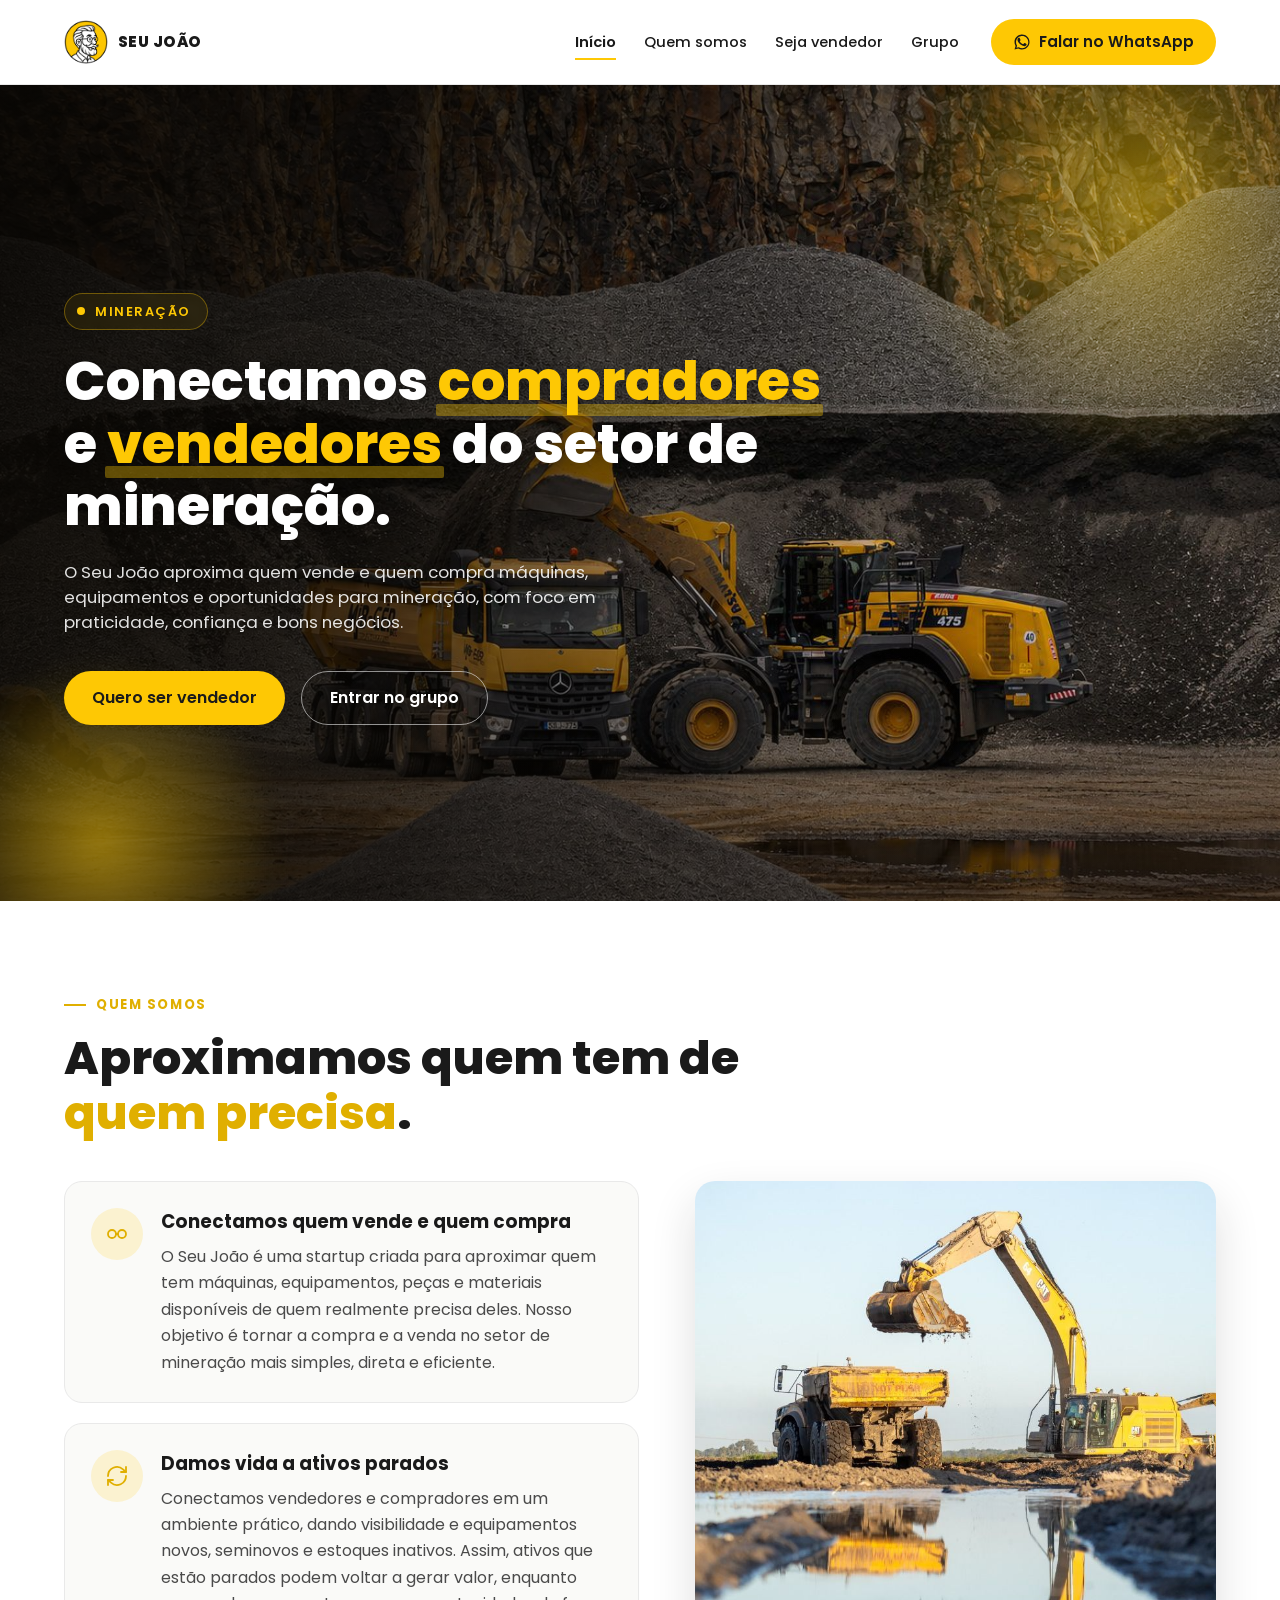
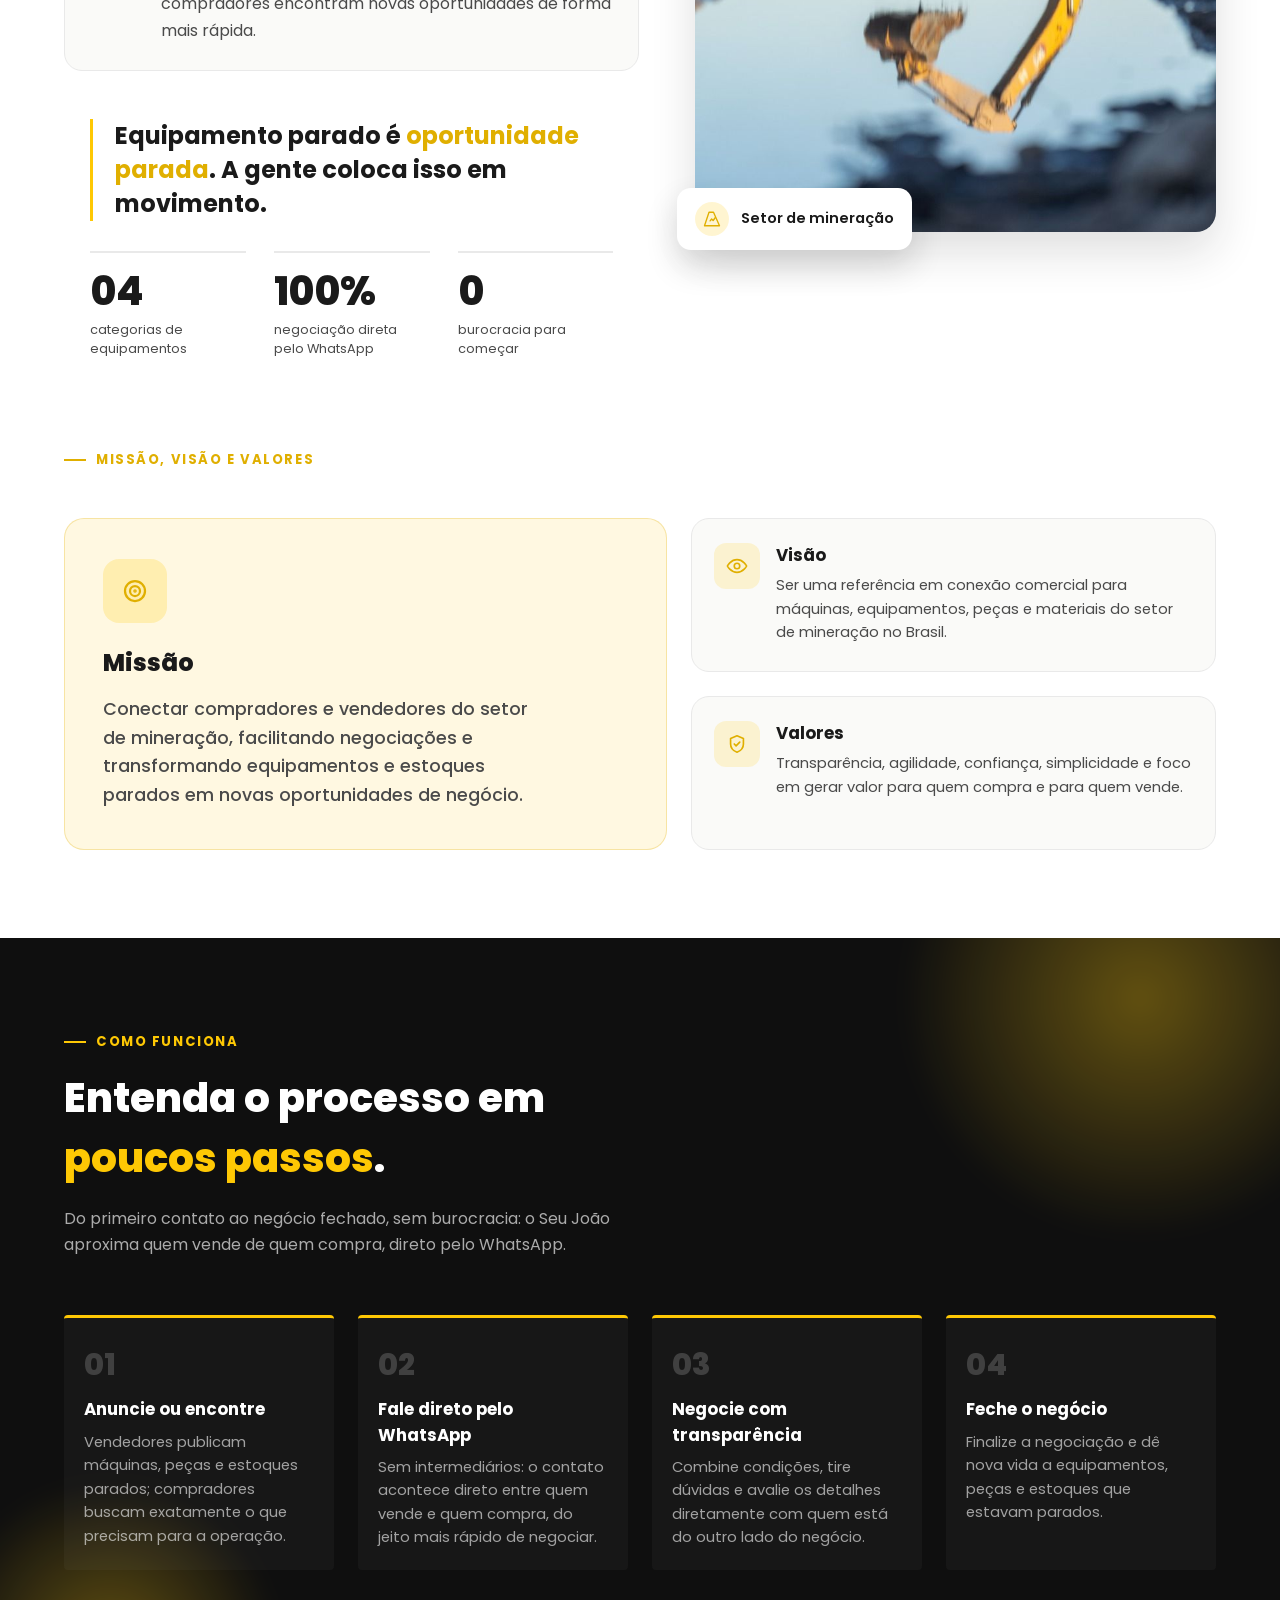
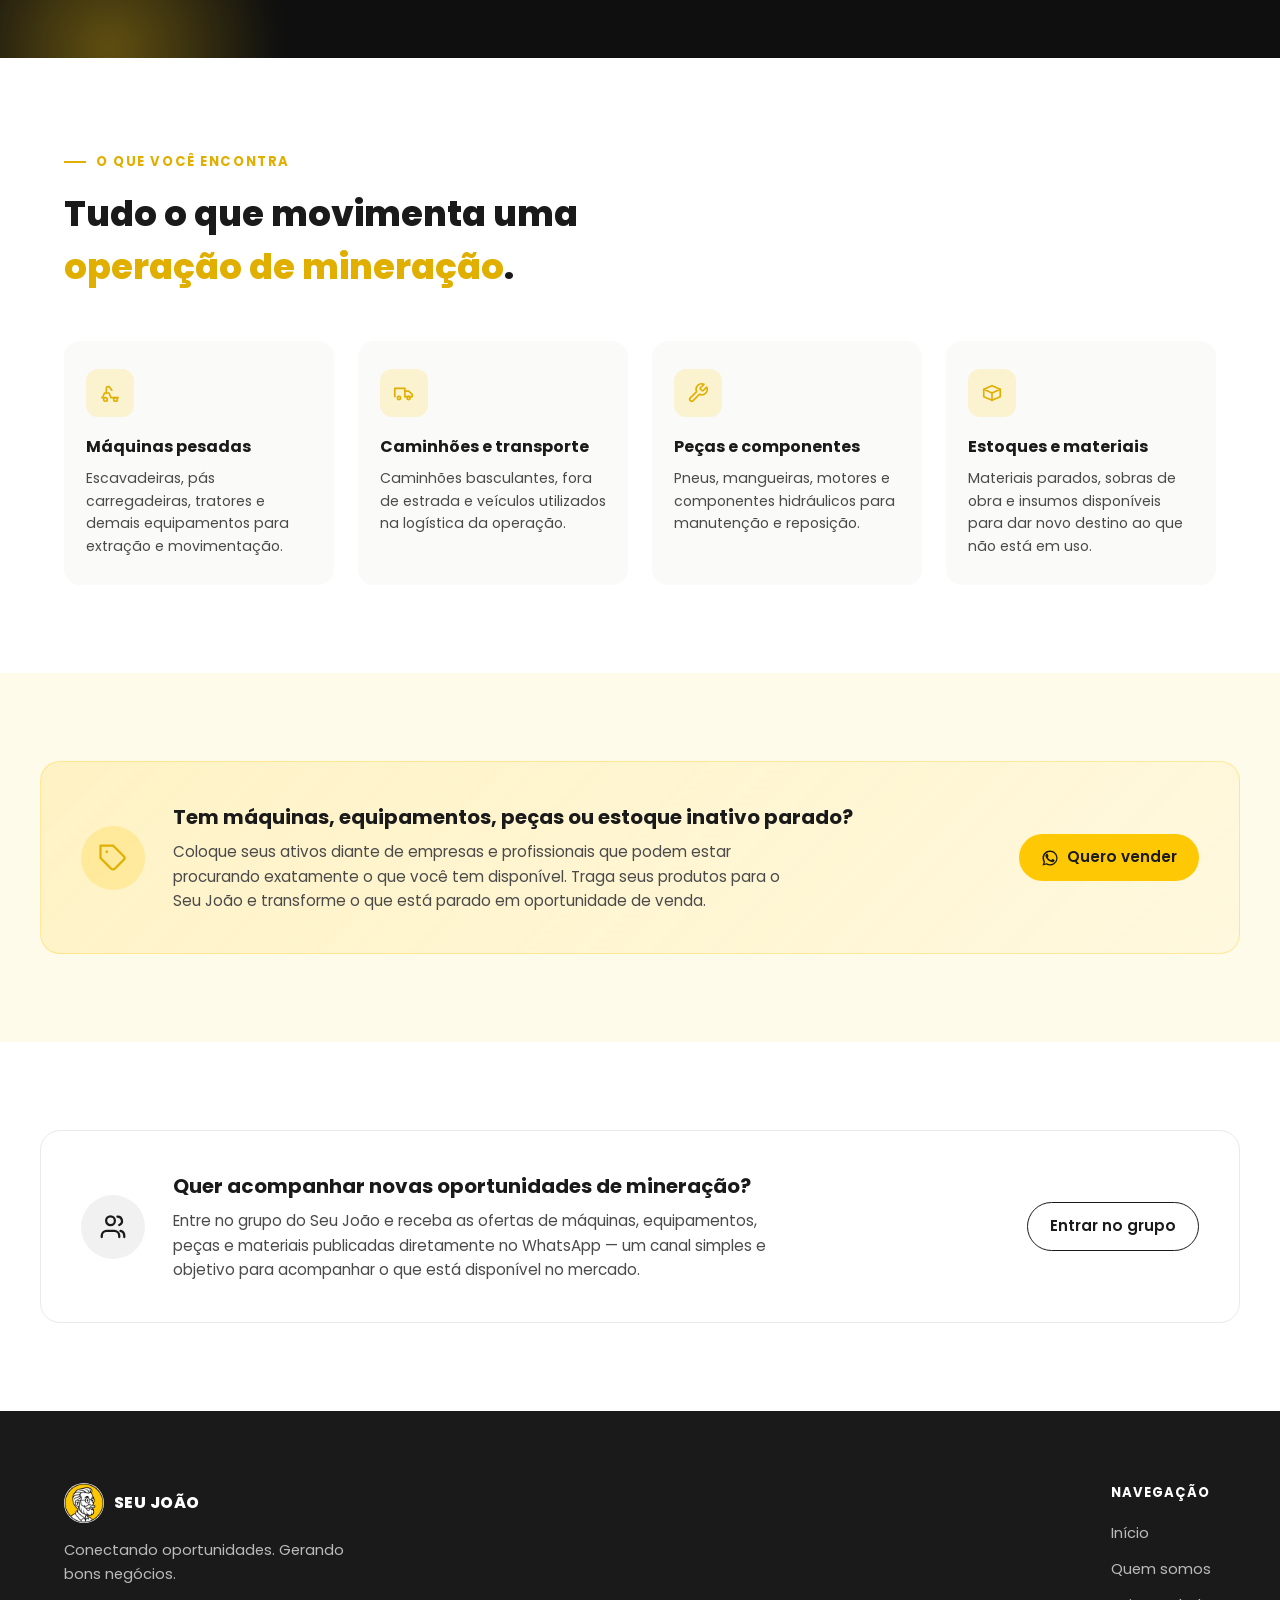
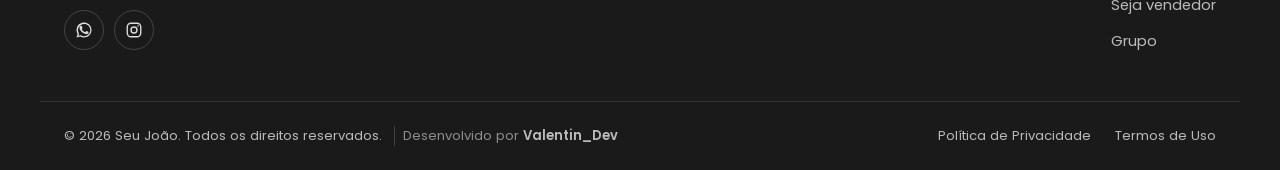
==== commit 107bc499: "Ajustes de textos" ====
--- a/index.html
+++ b/index.html
@@ -59,62 +59,6 @@
     "description": "Marketplace de compra e venda de equipamentos de mineração usados no Brasil."
   }
   </script>
-  <script type="application/ld+json">
-  {
-    "@context": "https://schema.org",
-    "@type": "FAQPage",
-    "mainEntity": [
-      {
-        "@type": "Question",
-        "name": "Quanto custa uma máquina de mineração usada?",
-        "acceptedAnswer": {
-          "@type": "Answer",
-          "text": "O valor varia bastante de acordo com o tipo de equipamento, marca, ano e estado de conservação. No Seu João, você fala direto com quem está vendendo pelo WhatsApp para saber o preço atualizado e negociar as condições."
-        }
-      },
-      {
-        "@type": "Question",
-        "name": "Como vender uma máquina de mineração parada?",
-        "acceptedAnswer": {
-          "@type": "Answer",
-          "text": "Basta chamar a gente no WhatsApp e contar o que você tem disponível — máquina, equipamento, peça ou estoque parado. O Seu João coloca seu ativo diante de compradores que estão procurando exatamente esse tipo de oportunidade."
-        }
-      },
-      {
-        "@type": "Question",
-        "name": "Onde encontrar equipamentos de mineração usados no Brasil?",
-        "acceptedAnswer": {
-          "@type": "Answer",
-          "text": "No Seu João você encontra anúncios de máquinas e equipamentos de mineração de vendedores de diversas regiões do Brasil, tudo centralizado em um único canal de WhatsApp."
-        }
-      },
-      {
-        "@type": "Question",
-        "name": "É seguro comprar equipamentos de mineração pelo WhatsApp?",
-        "acceptedAnswer": {
-          "@type": "Answer",
-          "text": "O contato acontece direto entre comprador e vendedor, sem intermediários escondidos. Isso dá transparência para tirar dúvidas, pedir fotos e detalhes, e combinar as condições antes de fechar negócio."
-        }
-      },
-      {
-        "@type": "Question",
-        "name": "Quais equipamentos de mineração posso encontrar no Seu João?",
-        "acceptedAnswer": {
-          "@type": "Answer",
-          "text": "Máquinas pesadas como escavadeiras, pás carregadeiras e tratores; caminhões fora de estrada; britadores e perfuratrizes; peças e componentes; além de estoques e materiais parados que podem ganhar novo destino."
-        }
-      },
-      {
-        "@type": "Question",
-        "name": "Como funciona o grupo de WhatsApp do Seu João?",
-        "acceptedAnswer": {
-          "@type": "Answer",
-          "text": "É um canal simples e direto: você entra no grupo e recebe as novas oportunidades de máquinas, equipamentos, peças e materiais de mineração assim que são publicadas."
-        }
-      }
-    ]
-  }
-  </script>
 </head>
 <body>
 
@@ -140,7 +84,6 @@
             <li><a href="#quem-somos" class="navbar__link" data-nav-link>Quem somos</a></li>
             <li><a href="#seja-vendedor" class="navbar__link" data-nav-link>Seja vendedor</a></li>
             <li><a href="#grupo" class="navbar__link" data-nav-link>Grupo</a></li>
-            <li><a href="#seja-vendedor" class="navbar__link" data-nav-link>Contato</a></li>
           </ul>
         </nav>
 
@@ -187,13 +130,10 @@
         </p>
 
         <div class="hero__actions hero-in hero-in-delay-3">
-          <a href="https://wa.me/5519999745722"  class="btn btn--whatsapp">Quero ser vendedor</a>
-          <a href="https://chat.whatsapp.com/JZ1DkG8x4rW48KSNtLyJwc?s=cl&p=i&mlu=0&ilr=0&amv=1" class="btn btn--outline">Entrar no grupo</a>
-        </div>
-      </div>
-
-      <a href="#quem-somos" class="hero__scroll" aria-label="Rolar para a próxima seção">
-      </a>
+          <a href="https://wa.me/5519999745722" target="_blank" rel="noopener" class="btn btn--whatsapp">Quero ser vendedor</a>
+          <a href="https://chat.whatsapp.com/JZ1DkG8x4rW48KSNtLyJwc?s=cl&amp;p=i&amp;mlu=0&amp;ilr=0&amp;amv=1" target="_blank" rel="noopener" class="btn btn--outline">Entrar no grupo</a>
+        </div>
+      </div>
     </section>
     <!-- ===== /HERO ===== -->
 
@@ -201,7 +141,7 @@
     <section id="quem-somos" class="section about">
       <div class="container">
         <p class="eyebrow reveal">Quem somos</p>
-        <h2 class="about__title reveal reveal-delay-1">Aproximamos quem tem, de <span class="hl">quem precisa</span>.</h2>
+        <h2 class="about__title reveal reveal-delay-1">Aproximamos quem tem de <span class="hl">quem precisa</span>.</h2>
 
         <div class="about__grid">
           <div class="about__text">
@@ -232,7 +172,7 @@
               </span>
               <div>
                 <h3>Damos vida a ativos parados</h3>
-                <p>Conectamos vendedores e compradores em um ambiente prático, ajudando a dar visibilidade a
+                <p>Conectamos vendedores e compradores em um ambiente prático, dando visibilidade e
                   equipamentos novos, seminovos e estoques inativos. Assim, ativos que estão parados podem voltar
                   a gerar valor, enquanto compradores encontram novas oportunidades de forma mais rápida.</p>
               </div>
@@ -480,12 +420,12 @@
           </p>
         </div>
 
-        <a href="https://chat.whatsapp.com/JZ1DkG8x4rW48KSNtLyJwc?s=cl&p=i&mlu=0&ilr=0&amv=1" target="_blank" rel="noopener" class="btn btn--outline-dark cta-band__btn">
+        <a href="https://chat.whatsapp.com/JZ1DkG8x4rW48KSNtLyJwc?s=cl&amp;p=i&amp;mlu=0&amp;ilr=0&amp;amv=1" target="_blank" rel="noopener" class="btn btn--outline-dark cta-band__btn">
           Entrar no grupo
         </a>
       </div>
     </section>
-    <!--GRUPO-->
+    <!-- ===== /GRUPO ===== -->
   </main>
 
   <!-- ===== FOOTER / CONTATO ===== -->
@@ -493,7 +433,7 @@
     <div class="container footer__top">
       <div class="footer__brand">
         <a href="#inicio" class="footer__logo">
-          <img src="assets/logo-icon-white.png" alt="Logo Seu João" width="40" height="40" />
+          <img src="assets/logo-icon.png" alt="Logo Seu João" width="40" height="40" />
           <span>Seu João</span>
         </a>
         <p class="footer__tagline">Conectando oportunidades. Gerando bons negócios.</p>
@@ -503,6 +443,14 @@
             <svg viewBox="0 0 24 24" aria-hidden="true">
               <path fill="currentColor" d="M17.472 14.382c-.297-.149-1.758-.867-2.03-.967-.273-.099-.472-.148-.67.15-.198.297-.767.966-.94 1.164-.173.199-.347.223-.644.075-.297-.15-1.255-.463-2.39-1.475-.883-.788-1.48-1.761-1.653-2.059-.173-.297-.018-.458.13-.606.134-.133.298-.347.446-.52.149-.174.198-.298.298-.497.099-.198.05-.371-.025-.52-.075-.149-.669-1.612-.916-2.207-.242-.579-.487-.5-.669-.51-.173-.008-.371-.01-.57-.01-.198 0-.52.074-.792.372-.272.297-1.04 1.016-1.04 2.479 0 1.462 1.065 2.875 1.213 3.074.149.198 2.096 3.2 5.077 4.487.709.306 1.262.489 1.694.625.712.226 1.36.194 1.872.118.571-.085 1.758-.719 2.006-1.413.248-.694.248-1.289.173-1.413-.074-.124-.272-.198-.57-.347z"/>
               <path fill="currentColor" d="M12.004 2C6.486 2 2 6.486 2 12.004c0 1.85.497 3.646 1.44 5.212L2 22l4.906-1.412a9.96 9.96 0 0 0 5.098 1.396h.004c5.518 0 10.004-4.486 10.004-10.004C22.012 6.486 17.526 2 12.004 2zm0 18.181h-.003a8.15 8.15 0 0 1-4.157-1.14l-.298-.177-2.913.838.85-2.885-.194-.297a8.15 8.15 0 0 1-1.246-4.358c0-4.508 3.668-8.176 8.166-8.176 2.183 0 4.234.85 5.778 2.396a8.11 8.11 0 0 1 2.393 5.784c0 4.508-3.669 8.176-8.176 8.176z"/>
+            </svg>
+          </a>
+
+          <a href="https://www.instagram.com/oseu.joao/" target="_blank" rel="noopener" class="footer__social-link" aria-label="Instagram">
+            <svg viewBox="0 0 24 24" fill="none" stroke="currentColor" stroke-width="1.8" stroke-linecap="round" stroke-linejoin="round" aria-hidden="true">
+              <rect x="3" y="3" width="18" height="18" rx="5"></rect>
+              <circle cx="12" cy="12" r="4"></circle>
+              <circle cx="17.3" cy="6.7" r="1" fill="currentColor" stroke="none"></circle>
             </svg>
           </a>
         </div>
@@ -517,12 +465,12 @@
           <li><a href="#grupo">Grupo</a></li>
         </ul>
       </nav>
-
-      
     </div>
 
     <div class="container footer__bottom">
-      <p>© <span id="footerYear">2026</span> Seu João. Todos os direitos reservados.</p>
+      <p>© <span id="footerYear">2026</span> Seu João. Todos os direitos reservados.
+        <span class="footer__credit">Desenvolvido por <a href="https://www.instagram.com/valentin__dev/" target="_blank" rel="noopener">Valentin_Dev</a></span>
+      </p>
       <div class="footer__legal">
         <a href="#">Política de Privacidade</a>
         <a href="#">Termos de Uso</a>
@@ -533,4 +481,4 @@
 
   <script src="js/script.js"></script>
 </body>
-</html>
+</html>
--- a/css/style.css
+++ b/css/style.css
@@ -505,42 +505,6 @@
   font-size: 1rem;
 }
 
-/* Scroll cue */
-.hero__scroll {
-  position: absolute;
-  left: 50%;
-  bottom: 28px;
-  transform: translateX(-50%);
-  z-index: 1;
-  opacity: 0.85;
-  transition: opacity var(--transition-fast);
-}
-
-.hero__scroll:hover {
-  opacity: 1;
-}
-
-.hero__scroll-mouse {
-  display: block;
-  width: 26px;
-  height: 40px;
-  border: 2px solid rgba(255, 255, 255, 0.6);
-  border-radius: 14px;
-  position: relative;
-}
-
-.hero__scroll-dot {
-  position: absolute;
-  top: 6px;
-  left: 50%;
-  width: 4px;
-  height: 8px;
-  border-radius: 2px;
-  background-color: var(--color-yellow);
-  transform: translateX(-50%);
-  animation: hero-scroll-dot 1.6s ease-in-out infinite;
-}
-
 /* =========================================
    Entrance animations — Hero (play once, on load)
 ========================================= */
@@ -609,18 +573,10 @@
   50% { transform: translate(24px, -24px) scale(1.1); }
 }
 
-@keyframes hero-scroll-dot {
-  0% { opacity: 0; top: 6px; }
-  30% { opacity: 1; }
-  70% { opacity: 1; }
-  100% { opacity: 0; top: 20px; }
-}
-
 @media (prefers-reduced-motion: reduce) {
   .hero__bg-img,
   .hero__glow,
   .hero__dot,
-  .hero__scroll-dot,
   .hero__title .hl::after,
   .reveal {
     animation: none !important;
@@ -860,25 +816,12 @@
   height: 18px;
 }
 
-/* Missão, visão e valores — painel escuro dentro da seção clara, pra
-   contrastar e dar peso visual (mesma linguagem do "Como funciona") */
 /* Missão, visão e valores — mesma linguagem visual dos outros cards do site
-   (fundo claro #FAFAF8, ícone circular amarelo, hover com sombra), só que
-   em layout assimétrico pra dar destaque à Missão */
+   (fundo claro #FAFAF8, ícone circular amarelo, hover com sombra), em layout
+   assimétrico pra dar destaque à Missão */
 .mvv__head {
   max-width: 560px;
   margin-bottom: 32px;
-}
-
-.mvv__heading {
-  color: var(--color-black);
-  font-size: clamp(1.5rem, 2.6vw, 1.9rem);
-  font-weight: 800;
-  line-height: 1.3;
-}
-
-.mvv__heading .hl {
-  color: var(--color-yellow-dark);
 }
 
 /* Layout assimétrico: Missão em destaque + Visão/Valores empilhados ao lado */
@@ -1339,10 +1282,15 @@
 }
 
 .footer__top {
-  display: grid;
-  grid-template-columns: 1.3fr 0.8fr 1fr;
+  display: flex;
+  flex-wrap: wrap;
+  justify-content: space-between;
   gap: 48px;
   padding-block: 72px 48px;
+}
+
+.footer__brand {
+  max-width: 340px;
 }
 
 .footer__logo {
@@ -1356,6 +1304,8 @@
   width: 40px;
   height: 40px;
   border-radius: 50%;
+  background-color: var(--color-white);
+  object-fit: contain;
 }
 
 .footer__logo span {
@@ -1426,34 +1376,6 @@
   color: var(--color-yellow);
 }
 
-.footer__phone {
-  display: inline-flex;
-  align-items: center;
-  gap: 10px;
-  color: var(--color-white);
-  font-weight: 700;
-  font-size: 1.05rem;
-  margin-bottom: 10px;
-  transition: color var(--transition-fast);
-}
-
-.footer__phone svg {
-  width: 20px;
-  height: 20px;
-  color: var(--color-yellow);
-  flex-shrink: 0;
-}
-
-.footer__phone:hover {
-  color: var(--color-yellow);
-}
-
-.footer__contact-note {
-  font-size: 0.88rem;
-  line-height: 1.6;
-  max-width: 260px;
-}
-
 .footer__bottom {
   display: flex;
   align-items: center;
@@ -1465,6 +1387,24 @@
   font-size: 0.82rem;
 }
 
+.footer__credit {
+  display: inline-block;
+  margin-left: 8px;
+  padding-left: 8px;
+  border-left: 1px solid rgba(255, 255, 255, 0.18);
+  color: rgba(255, 255, 255, 0.5);
+}
+
+.footer__credit a {
+  color: rgba(255, 255, 255, 0.7);
+  font-weight: 600;
+  transition: color var(--transition-fast);
+}
+
+.footer__credit a:hover {
+  color: var(--color-yellow);
+}
+
 .footer__legal {
   display: flex;
   gap: 24px;
@@ -1478,21 +1418,15 @@
   color: var(--color-yellow);
 }
 
-@media (max-width: 880px) {
-  .footer__top {
-    grid-template-columns: 1fr 1fr;
-    row-gap: 40px;
-  }
-
-  .footer__brand {
-    grid-column: 1 / -1;
-  }
-}
-
 @media (max-width: 560px) {
   .footer__top {
-    grid-template-columns: 1fr;
+    flex-direction: column;
+    gap: 40px;
     padding-block: 56px 40px;
+  }
+
+  .footer__brand {
+    max-width: none;
   }
 
   .footer__bottom {
@@ -1502,97 +1436,66 @@
 }
 
 /* =========================================
-   Perguntas frequentes (FAQ)
+   Páginas legais (Termos de Uso / Política de Privacidade)
 ========================================= */
-.faq {
+.legal-hero {
   background-color: #FAFAF8;
-}
-
-.faq__title {
-  font-size: clamp(1.6rem, 2.8vw, 2.2rem);
+  padding-block: 72px 40px;
+  border-bottom: 1px solid var(--color-gray-200);
+}
+
+.legal-hero__title {
+  font-size: clamp(1.8rem, 3.2vw, 2.4rem);
   font-weight: 800;
-  max-width: 680px;
-  margin-bottom: 40px;
-}
-
-.faq__title .hl {
+  margin-bottom: 10px;
+}
+
+.legal-hero__updated {
+  color: var(--color-gray-700);
+  font-size: 0.9rem;
+}
+
+.legal-content {
+  max-width: 760px;
+  padding-block: 56px;
+}
+
+.legal-content h2 {
+  font-size: 1.3rem;
+  font-weight: 700;
+  margin-top: 40px;
+  margin-bottom: 14px;
+}
+
+.legal-content h2:first-child {
+  margin-top: 0;
+}
+
+.legal-content p {
+  color: var(--color-gray-700);
+  font-size: 1rem;
+  line-height: 1.75;
+  margin-bottom: 16px;
+}
+
+.legal-content ul {
+  color: var(--color-gray-700);
+  font-size: 1rem;
+  line-height: 1.75;
+  margin: 0 0 16px;
+  padding-left: 22px;
+  display: flex;
+  flex-direction: column;
+  gap: 8px;
+}
+
+.legal-content a {
   color: var(--color-yellow-dark);
-}
-
-.faq__list {
-  display: flex;
-  flex-direction: column;
-  gap: 14px;
-  max-width: 820px;
-}
-
-.faq__item {
-  background-color: var(--color-white);
-  border: 1px solid var(--color-gray-200);
-  border-radius: 14px;
-  padding: 6px 24px;
-  transition: border-color var(--transition-fast), box-shadow var(--transition-fast);
-}
-
-.faq__item[open] {
-  border-color: rgba(254, 200, 4, 0.4);
-  box-shadow: 0 12px 28px rgba(26, 26, 26, 0.06);
-}
-
-.faq__item summary {
-  display: flex;
-  align-items: center;
-  justify-content: space-between;
-  gap: 16px;
-  padding-block: 20px;
-  font-weight: 700;
-  font-size: 1rem;
-  cursor: pointer;
-  list-style: none;
-}
-
-.faq__item summary::-webkit-details-marker {
-  display: none;
-}
-
-.faq__chevron {
-  display: inline-flex;
-  align-items: center;
-  justify-content: center;
-  width: 28px;
-  height: 28px;
-  border-radius: 50%;
-  background-color: rgba(254, 200, 4, 0.14);
-  color: var(--color-yellow-dark);
-  flex-shrink: 0;
-  transition: transform var(--transition-fast), background-color var(--transition-fast);
-}
-
-.faq__chevron svg {
-  width: 16px;
-  height: 16px;
-}
-
-.faq__item[open] .faq__chevron {
-  transform: rotate(180deg);
-  background-color: var(--color-yellow);
+  font-weight: 600;
+  text-decoration: underline;
+  text-underline-offset: 2px;
+}
+
+.legal-content a:hover {
   color: var(--color-black);
-}
-
-.faq__item p {
-  color: var(--color-gray-700);
-  font-size: 0.95rem;
-  line-height: 1.65;
-  padding-bottom: 22px;
-  max-width: 680px;
-}
-
-@media (max-width: 560px) {
-  .faq__item {
-    padding-inline: 18px;
-  }
-
-  .faq__item summary {
-    font-size: 0.95rem;
-  }
-}
+}
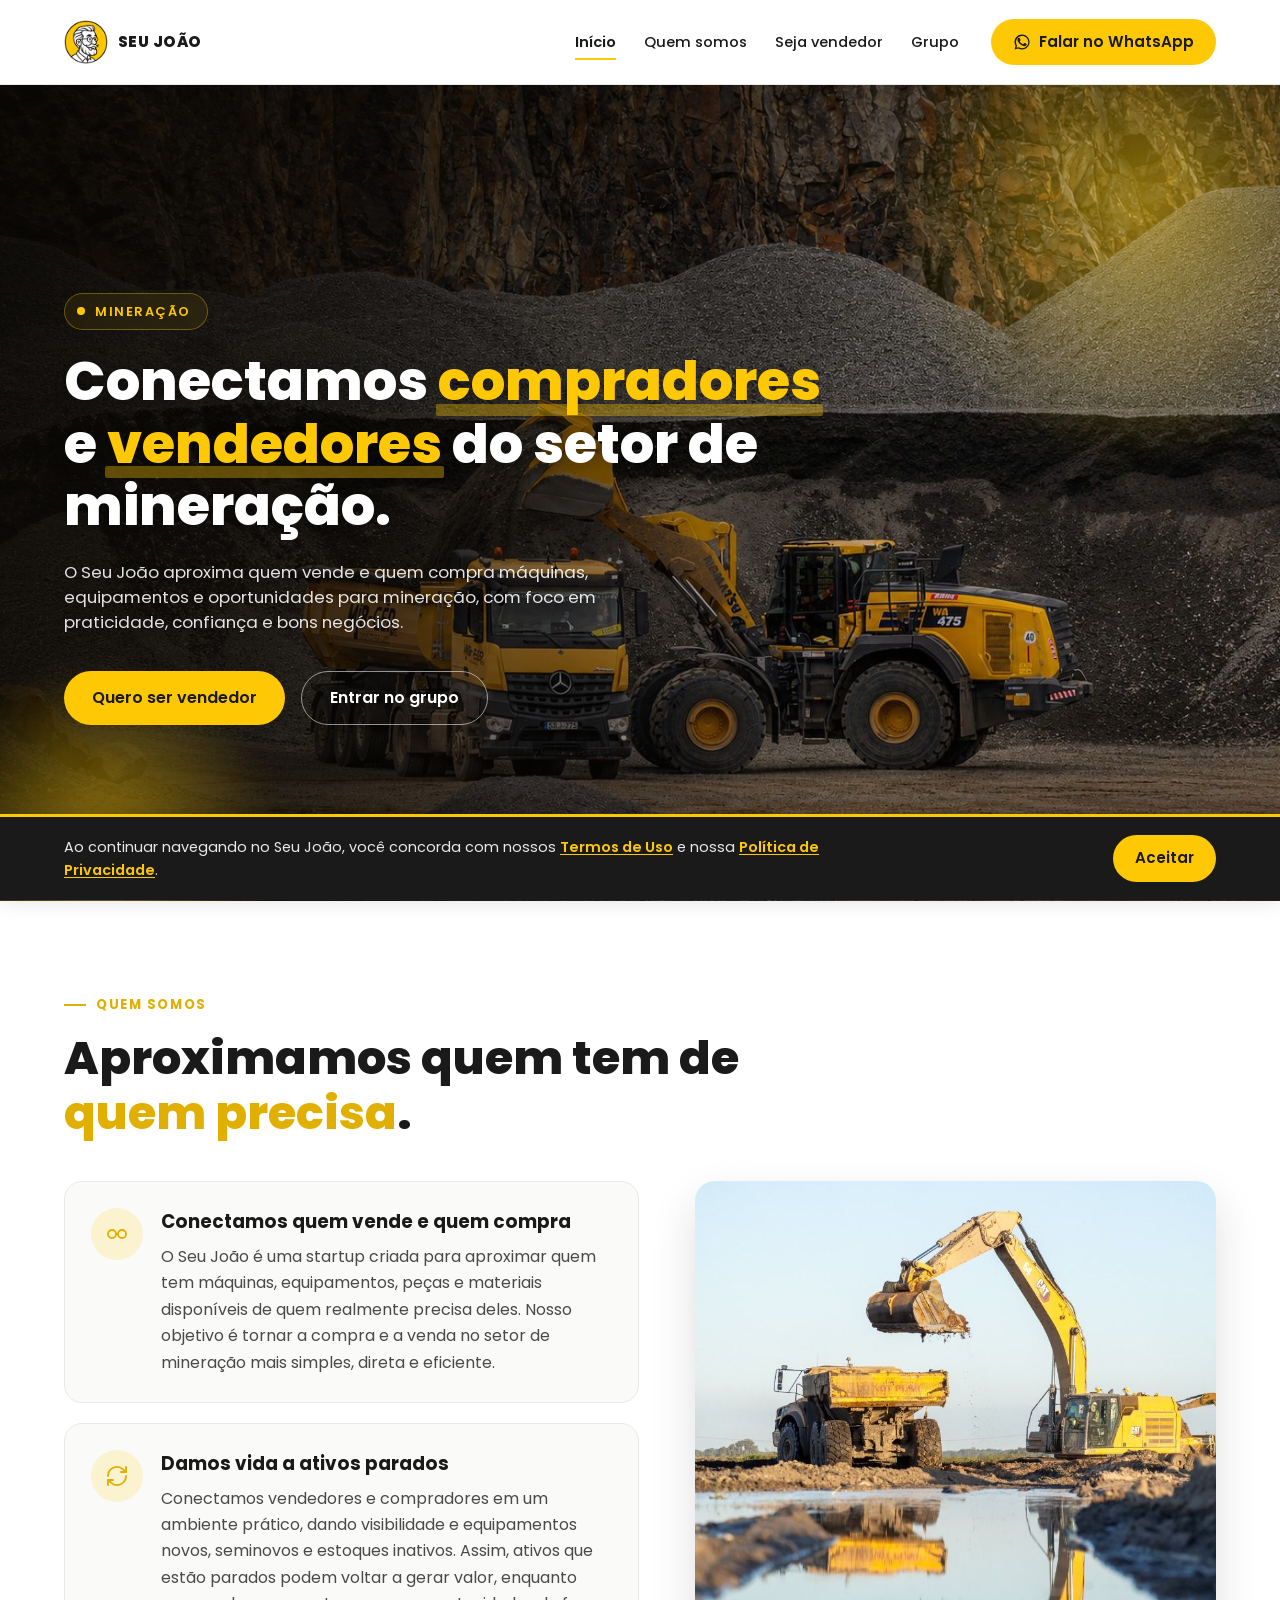
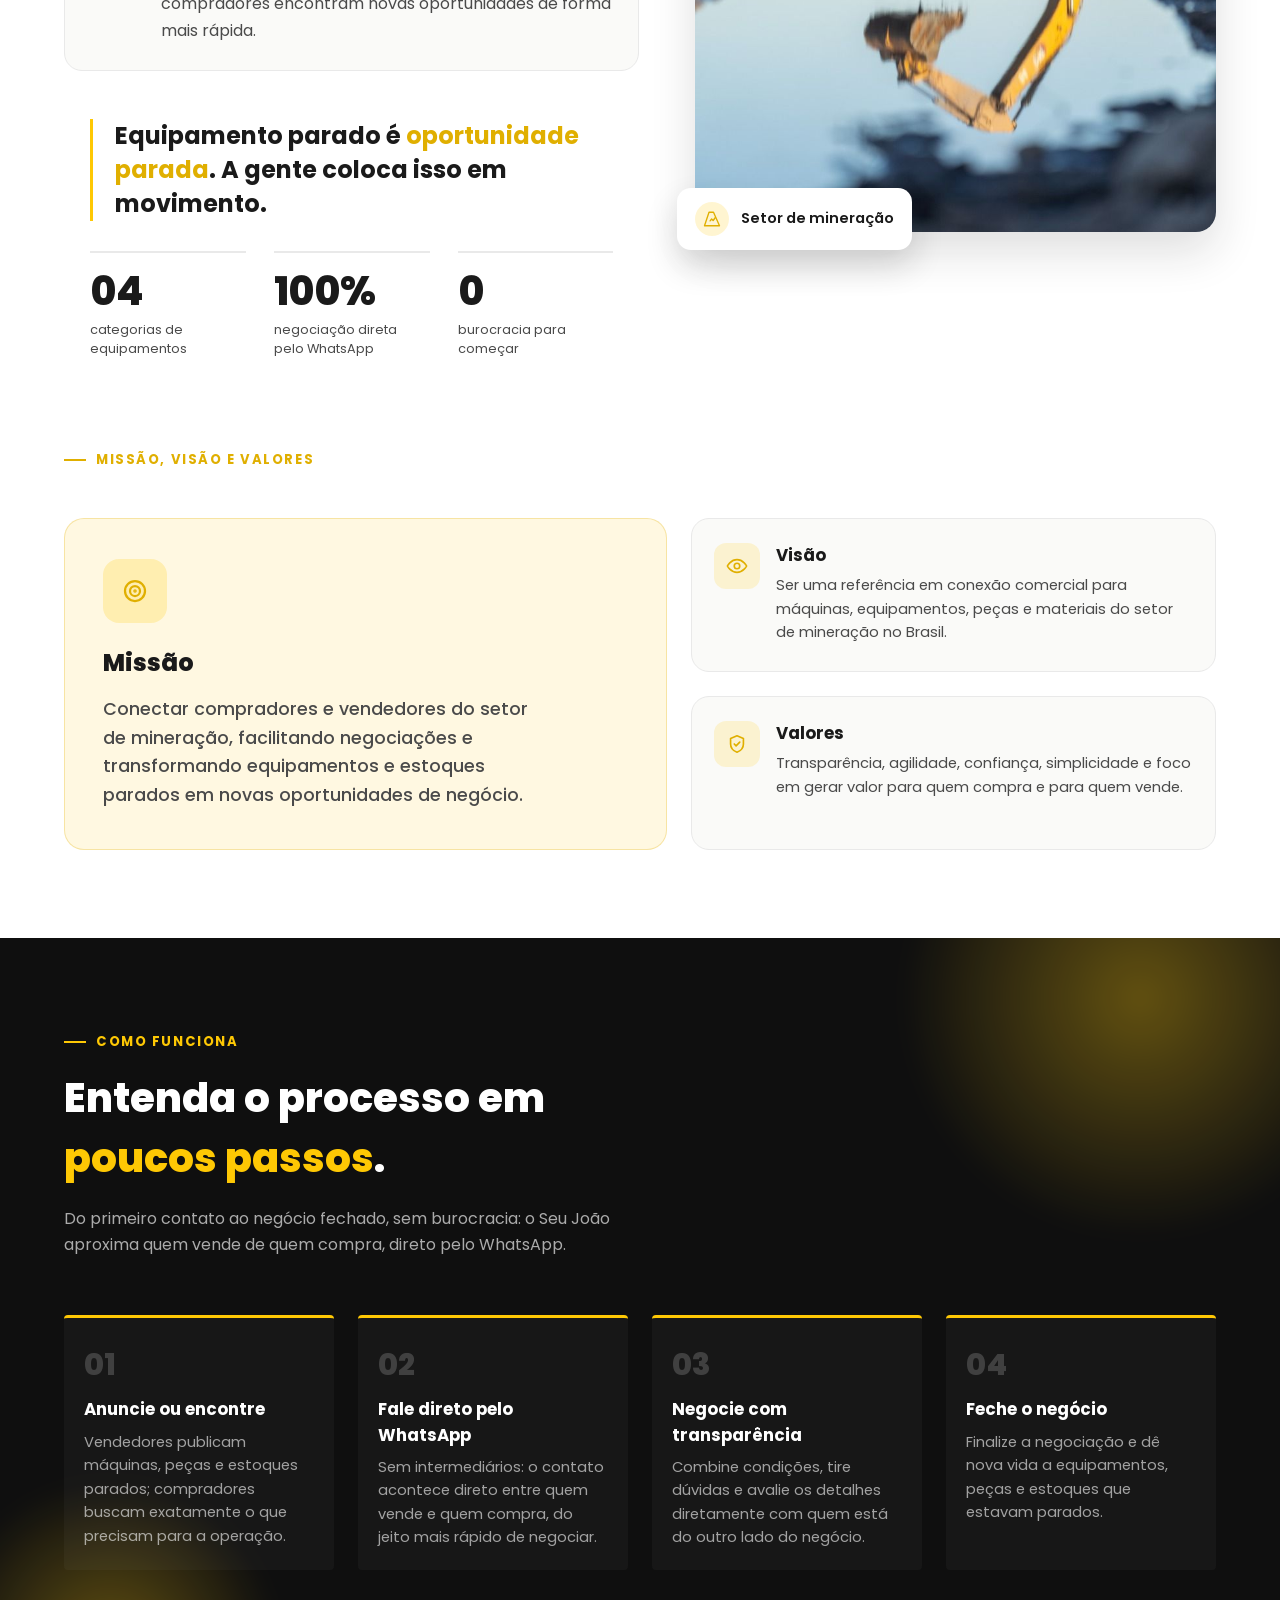
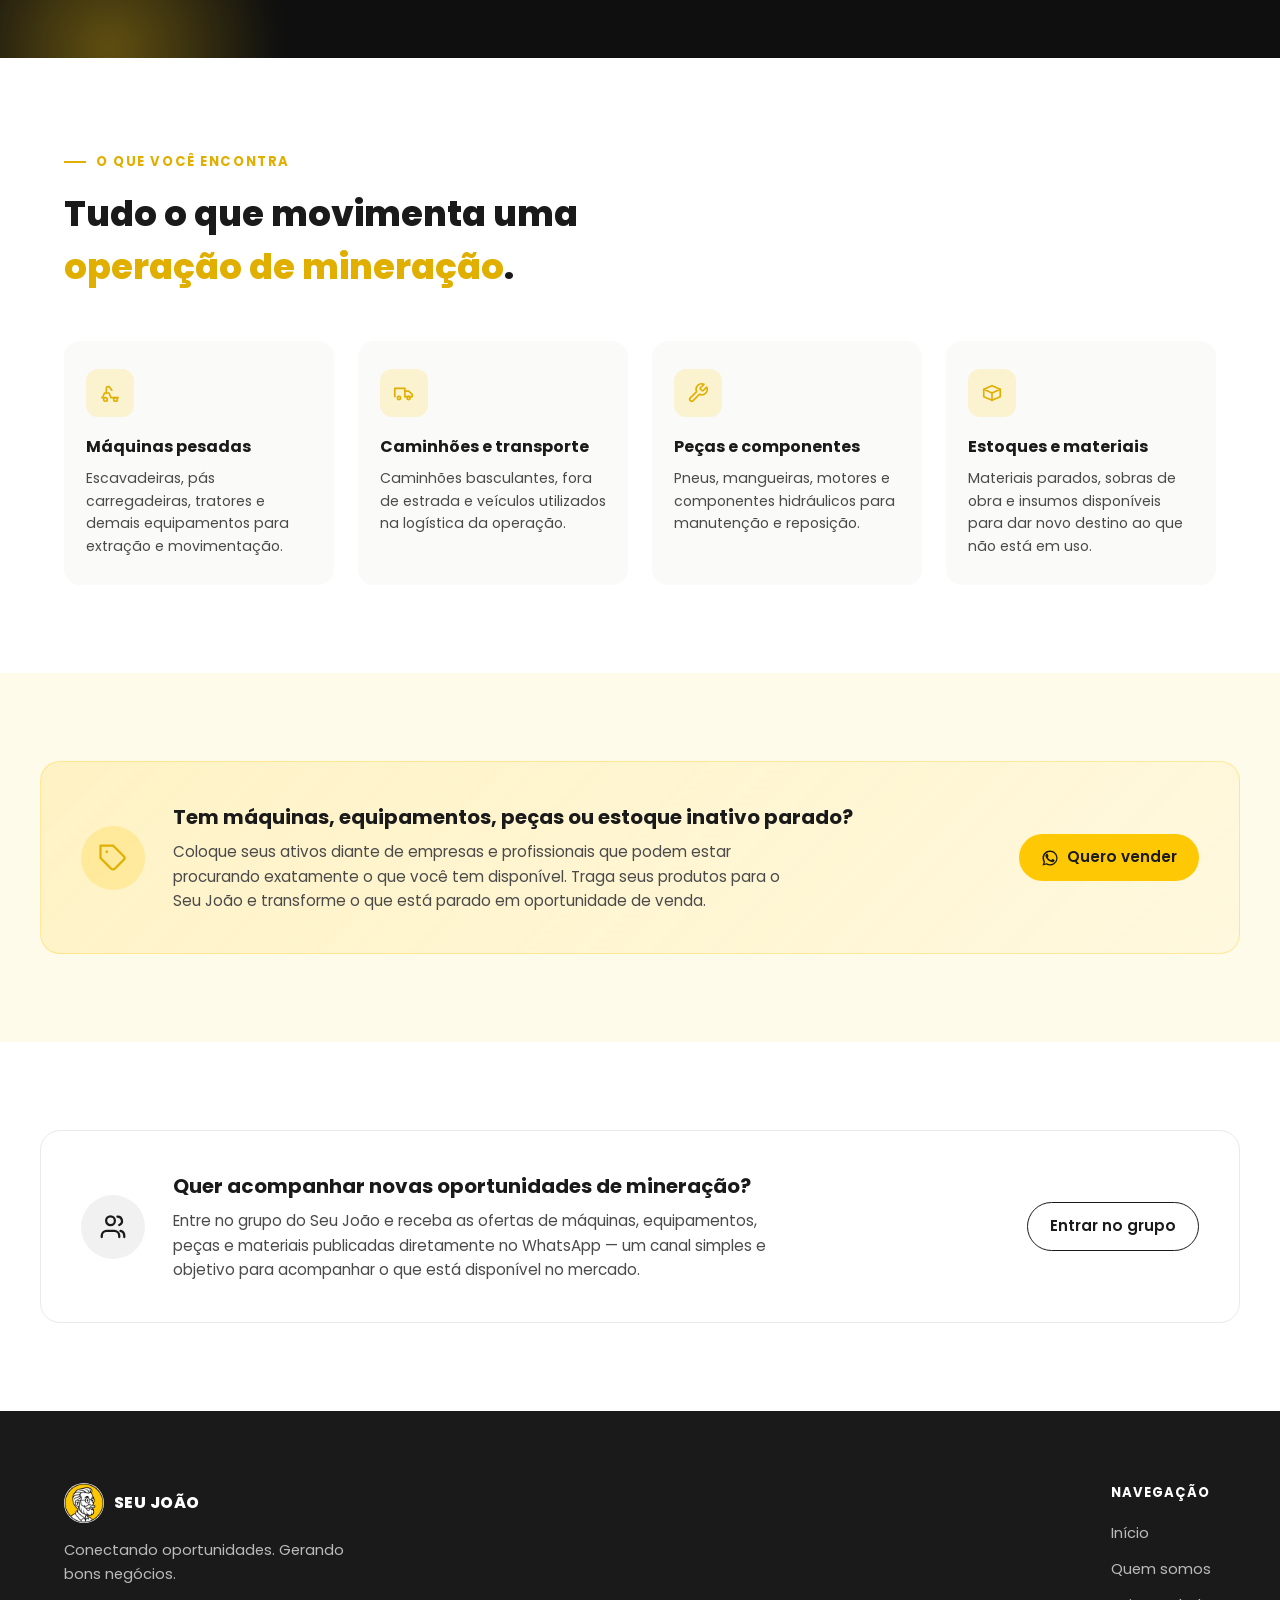
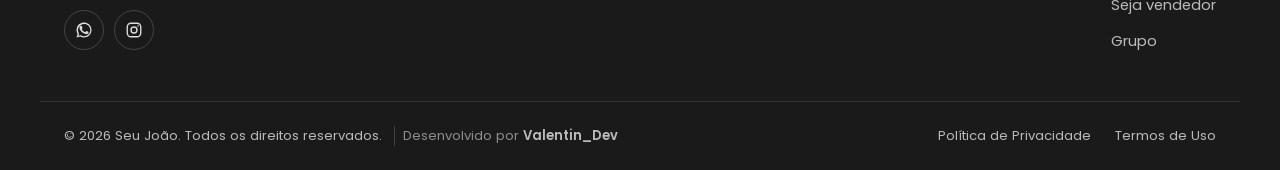
==== commit dd59bafa: "Adicionando notificação de aceitação de termos de uso e política de privacidade" ====
--- a/index.html
+++ b/index.html
@@ -62,6 +62,19 @@
 </head>
 <body>
 
+  <!-- ===== AVISO DE TERMOS E PRIVACIDADE ===== -->
+  <div class="consent-banner" id="consentBanner" role="region" aria-label="Aviso de termos de uso e política de privacidade">
+    <div class="container consent-banner__inner">
+      <p class="consent-banner__text">
+        Ao continuar navegando no Seu João, você concorda com nossos
+        <a href="termos-de-uso.html" target="_blank" rel="noopener">Termos de Uso</a> e nossa
+        <a href="politica-de-privacidade.html" target="_blank" rel="noopener">Política de Privacidade</a>.
+      </p>
+      <button type="button" class="btn btn--whatsapp consent-banner__btn" id="consentAcceptBtn">Aceitar</button>
+    </div>
+  </div>
+  <!-- ===== /AVISO DE TERMOS E PRIVACIDADE ===== -->
+
   <!-- ===== NAVBAR ===== -->
   <header class="navbar" id="navbar">
     <div class="container navbar__inner">
--- a/css/style.css
+++ b/css/style.css
@@ -1498,4 +1498,68 @@
 
 .legal-content a:hover {
   color: var(--color-black);
+}
+
+/* =========================================
+   Aviso de termos e privacidade (barra fixa)
+========================================= */
+.consent-banner {
+  position: fixed;
+  left: 0;
+  right: 0;
+  bottom: 0;
+  z-index: 1100;
+  background-color: var(--color-black);
+  border-top: 3px solid var(--color-yellow);
+  box-shadow: 0 -4px 24px rgba(0, 0, 0, 0.18);
+  transform: translateY(100%);
+  transition: transform 0.4s ease;
+}
+
+.consent-banner.is-visible {
+  transform: translateY(0);
+}
+
+.consent-banner__inner {
+  display: flex;
+  flex-wrap: wrap;
+  align-items: center;
+  justify-content: space-between;
+  gap: 16px;
+  padding-block: 18px;
+}
+
+.consent-banner__text {
+  color: var(--color-gray-200);
+  font-size: 0.9rem;
+  line-height: 1.6;
+  max-width: 800px;
+}
+
+.consent-banner__text a {
+  color: var(--color-yellow);
+  font-weight: 600;
+  text-decoration: underline;
+  text-underline-offset: 2px;
+}
+
+.consent-banner__text a:hover {
+  color: var(--color-white);
+}
+
+.consent-banner__btn {
+  flex-shrink: 0;
+}
+
+@media (max-width: 640px) {
+  .consent-banner__inner {
+    flex-direction: column;
+    align-items: stretch;
+    text-align: left;
+    padding-block: 16px;
+  }
+
+  .consent-banner__btn {
+    width: 100%;
+  }
 }
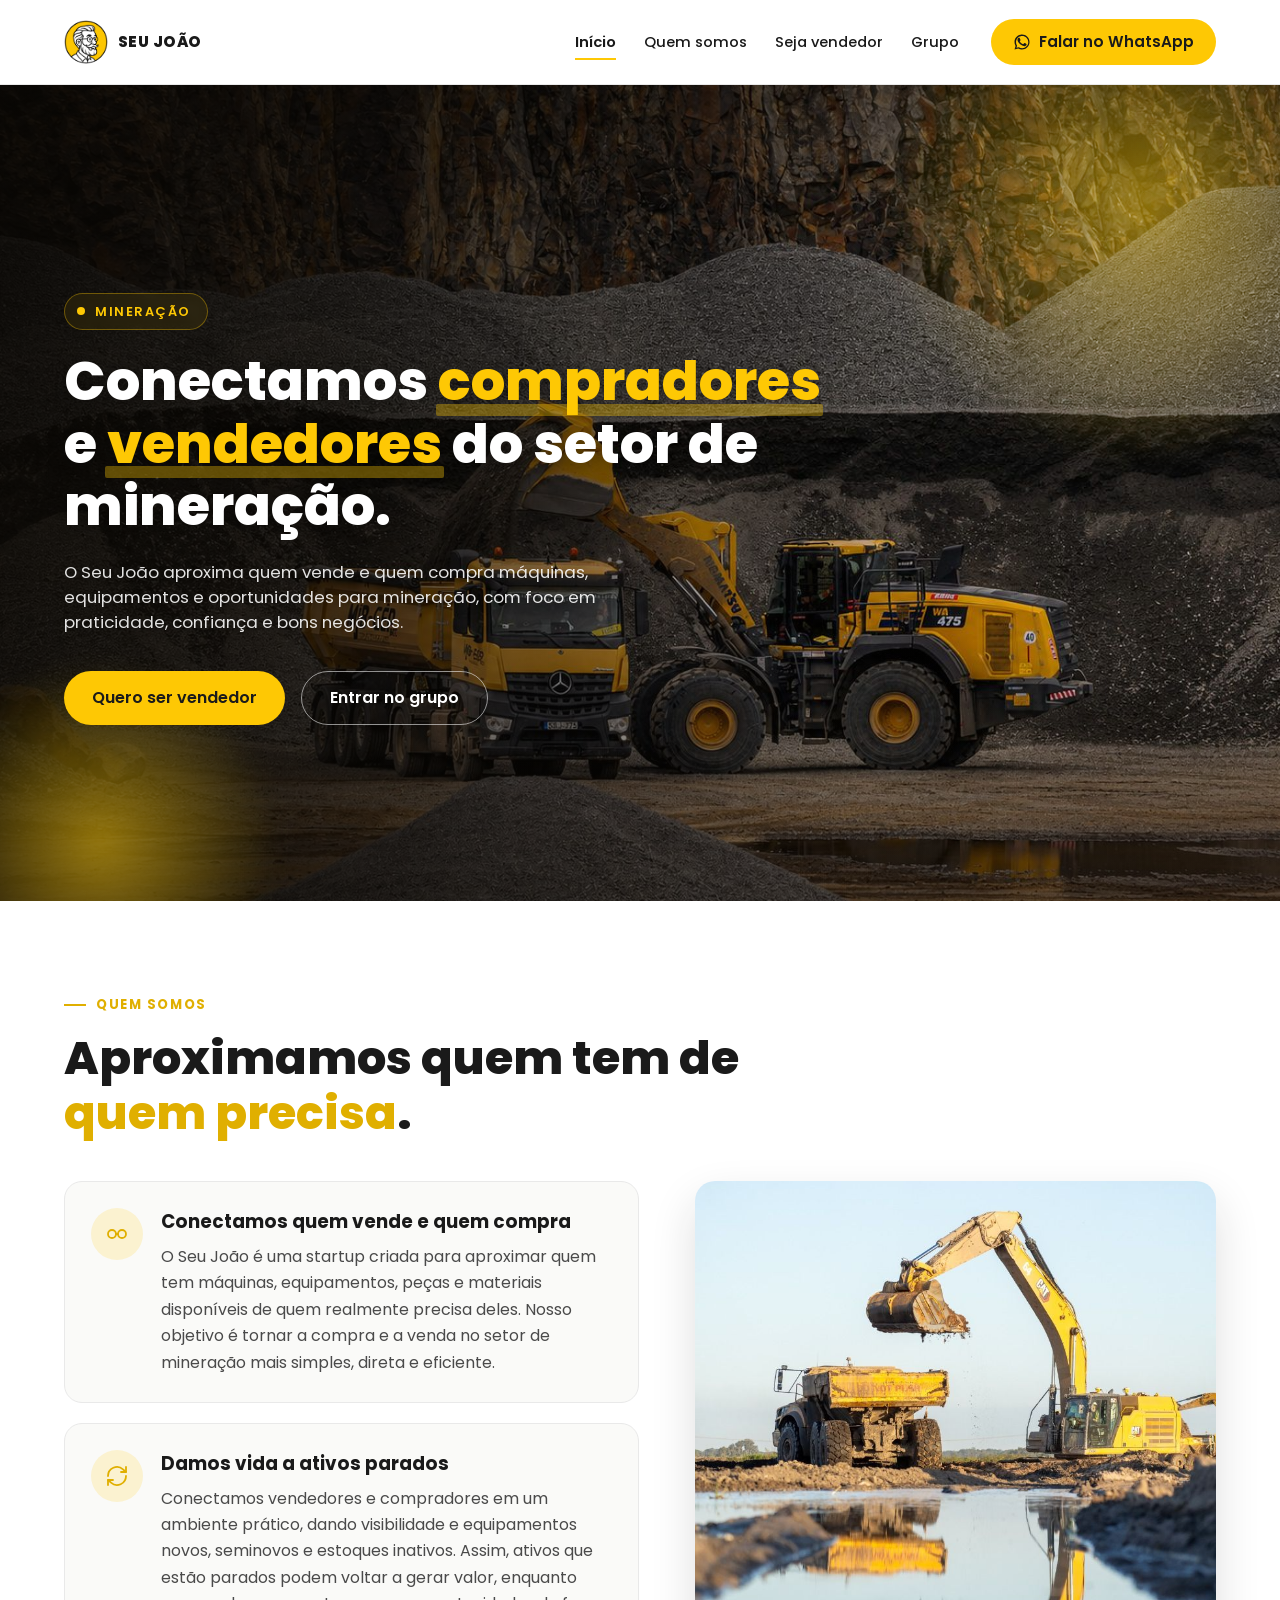
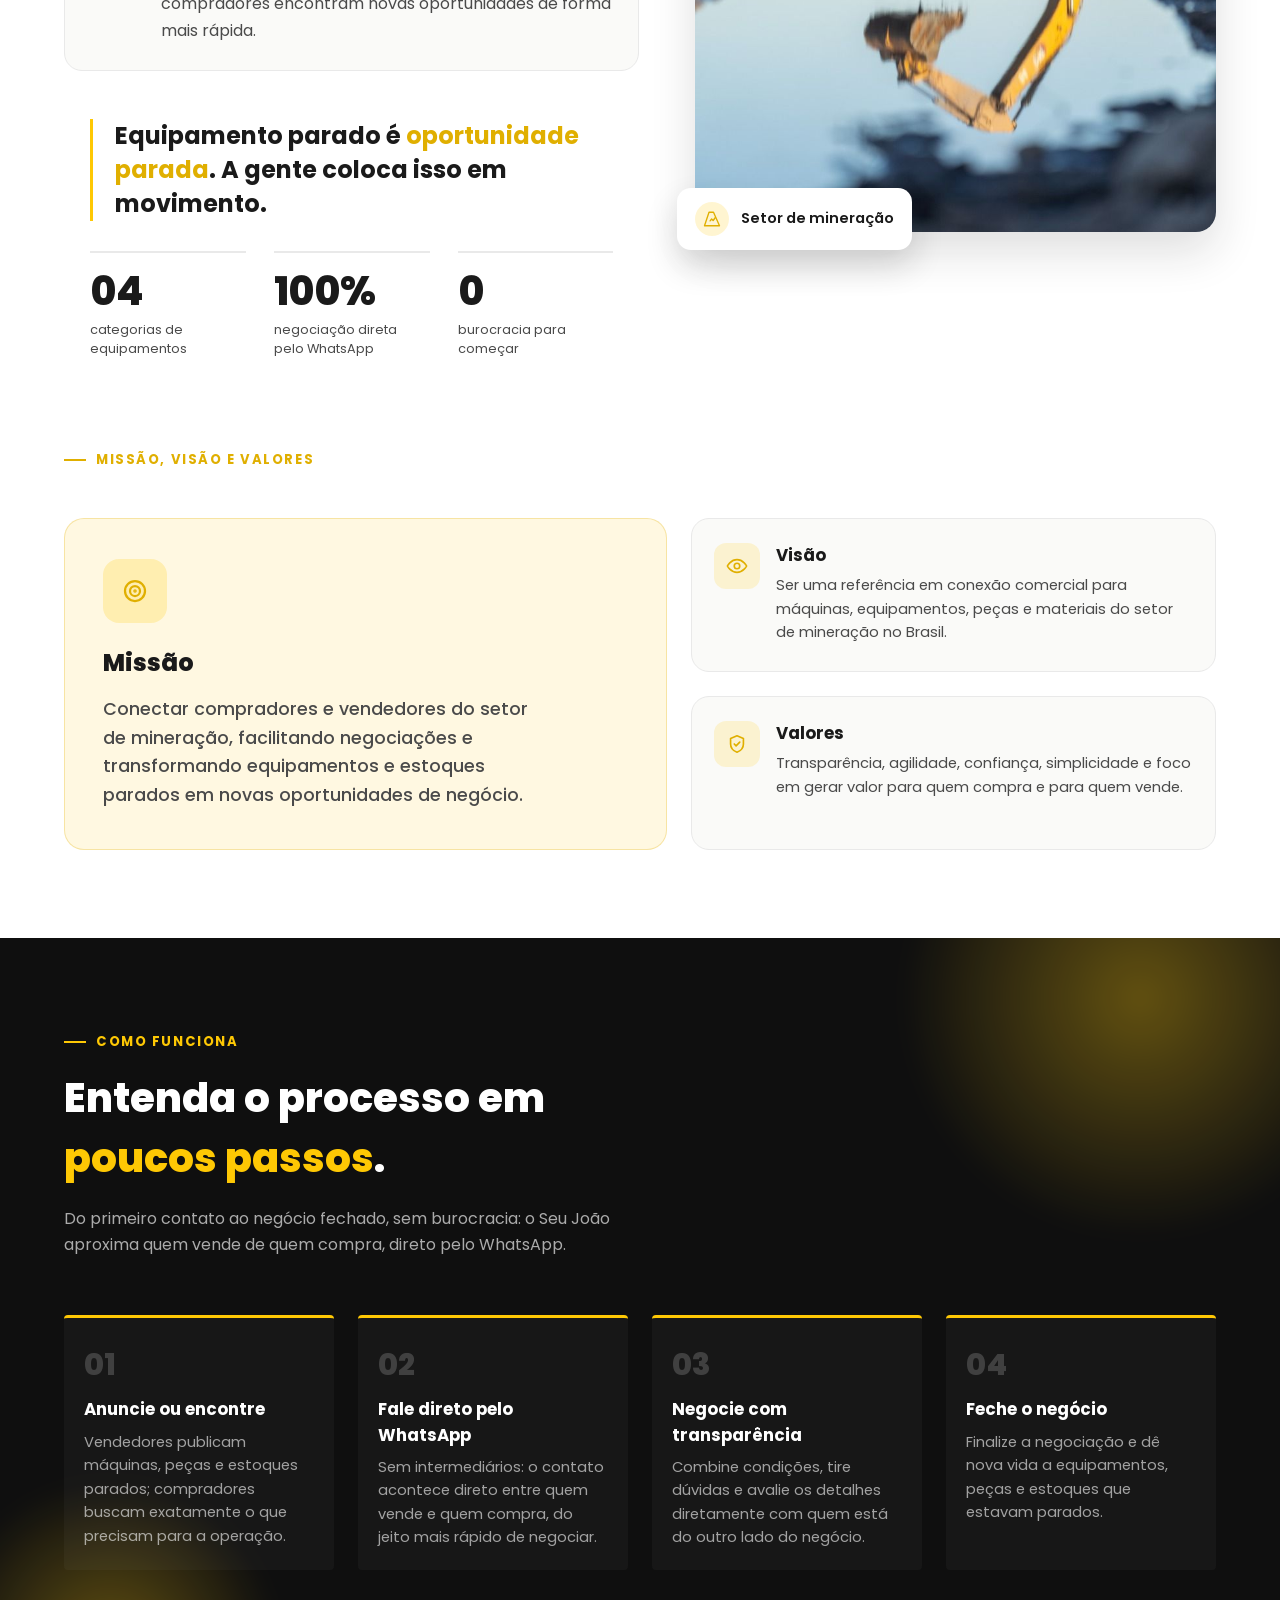
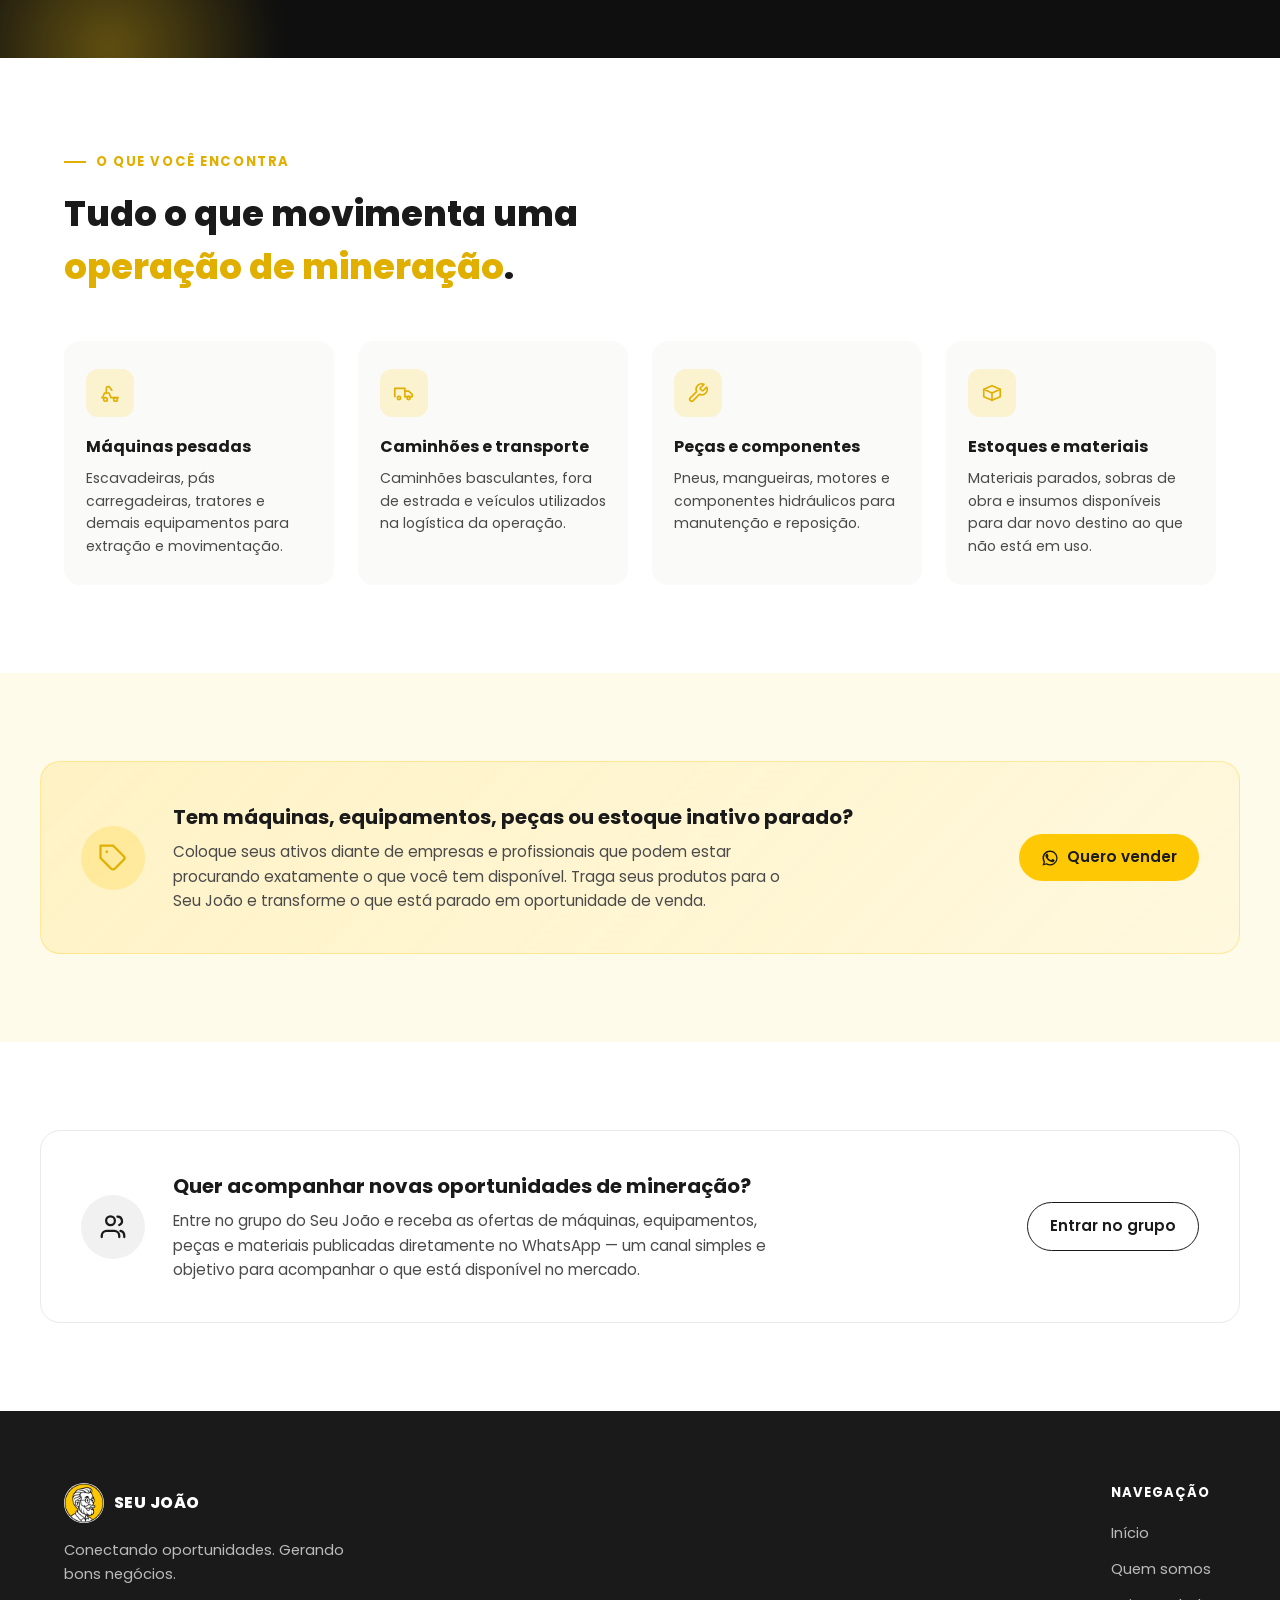
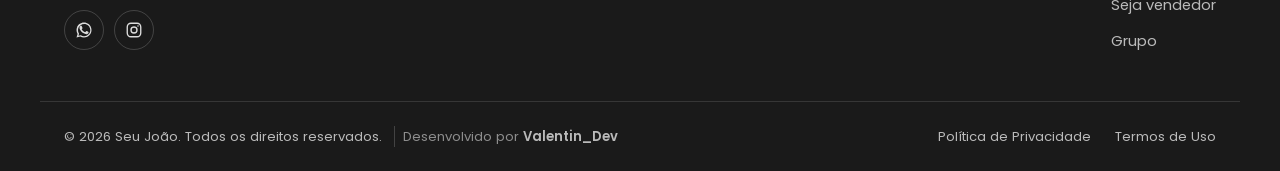
==== commit 1dc9e7ee: "Ajustes de link para WhatsApp" ====
--- a/index.html
+++ b/index.html
@@ -62,19 +62,6 @@
 </head>
 <body>
 
-  <!-- ===== AVISO DE TERMOS E PRIVACIDADE ===== -->
-  <div class="consent-banner" id="consentBanner" role="region" aria-label="Aviso de termos de uso e política de privacidade">
-    <div class="container consent-banner__inner">
-      <p class="consent-banner__text">
-        Ao continuar navegando no Seu João, você concorda com nossos
-        <a href="termos-de-uso.html" target="_blank" rel="noopener">Termos de Uso</a> e nossa
-        <a href="politica-de-privacidade.html" target="_blank" rel="noopener">Política de Privacidade</a>.
-      </p>
-      <button type="button" class="btn btn--whatsapp consent-banner__btn" id="consentAcceptBtn">Aceitar</button>
-    </div>
-  </div>
-  <!-- ===== /AVISO DE TERMOS E PRIVACIDADE ===== -->
-
   <!-- ===== NAVBAR ===== -->
   <header class="navbar" id="navbar">
     <div class="container navbar__inner">
@@ -100,7 +87,7 @@
           </ul>
         </nav>
 
-        <a href="https://wa.me/5519999745722" target="_blank" rel="noopener" class="btn btn--whatsapp navbar__cta">
+        <a href="https://wa.me/5519999745722" target="_blank" rel="noopener" class="btn btn--whatsapp navbar__cta" data-consent-link>
           <svg class="icon-whatsapp" viewBox="0 0 24 24" aria-hidden="true">
             <path fill="currentColor" d="M17.472 14.382c-.297-.149-1.758-.867-2.03-.967-.273-.099-.472-.148-.67.15-.198.297-.767.966-.94 1.164-.173.199-.347.223-.644.075-.297-.15-1.255-.463-2.39-1.475-.883-.788-1.48-1.761-1.653-2.059-.173-.297-.018-.458.13-.606.134-.133.298-.347.446-.52.149-.174.198-.298.298-.497.099-.198.05-.371-.025-.52-.075-.149-.669-1.612-.916-2.207-.242-.579-.487-.5-.669-.51-.173-.008-.371-.01-.57-.01-.198 0-.52.074-.792.372-.272.297-1.04 1.016-1.04 2.479 0 1.462 1.065 2.875 1.213 3.074.149.198 2.096 3.2 5.077 4.487.709.306 1.262.489 1.694.625.712.226 1.36.194 1.872.118.571-.085 1.758-.719 2.006-1.413.248-.694.248-1.289.173-1.413-.074-.124-.272-.198-.57-.347z"/>
             <path fill="currentColor" d="M12.004 2C6.486 2 2 6.486 2 12.004c0 1.85.497 3.646 1.44 5.212L2 22l4.906-1.412a9.96 9.96 0 0 0 5.098 1.396h.004c5.518 0 10.004-4.486 10.004-10.004C22.012 6.486 17.526 2 12.004 2zm0 18.181h-.003a8.15 8.15 0 0 1-4.157-1.14l-.298-.177-2.913.838.85-2.885-.194-.297a8.15 8.15 0 0 1-1.246-4.358c0-4.508 3.668-8.176 8.166-8.176 2.183 0 4.234.85 5.778 2.396a8.11 8.11 0 0 1 2.393 5.784c0 4.508-3.669 8.176-8.176 8.176z"/>
@@ -143,8 +130,8 @@
         </p>
 
         <div class="hero__actions hero-in hero-in-delay-3">
-          <a href="https://wa.me/5519999745722" target="_blank" rel="noopener" class="btn btn--whatsapp">Quero ser vendedor</a>
-          <a href="https://chat.whatsapp.com/JZ1DkG8x4rW48KSNtLyJwc?s=cl&amp;p=i&amp;mlu=0&amp;ilr=0&amp;amv=1" target="_blank" rel="noopener" class="btn btn--outline">Entrar no grupo</a>
+          <a href="https://wa.me/5519999745722" target="_blank" rel="noopener" class="btn btn--whatsapp" data-consent-link>Quero ser vendedor</a>
+          <a href="https://chat.whatsapp.com/JZ1DkG8x4rW48KSNtLyJwc?s=cl&amp;p=i&amp;mlu=0&amp;ilr=0&amp;amv=1" target="_blank" rel="noopener" class="btn btn--outline" data-consent-link>Entrar no grupo</a>
         </div>
       </div>
     </section>
@@ -402,7 +389,7 @@
           </p>
         </div>
 
-        <a href="https://wa.me/5519999745722" target="_blank" rel="noopener" class="btn btn--whatsapp cta-band__btn">
+        <a href="https://wa.me/5519999745722" target="_blank" rel="noopener" class="btn btn--whatsapp cta-band__btn" data-consent-link>
           <svg class="icon-whatsapp" viewBox="0 0 24 24" aria-hidden="true">
             <path fill="currentColor" d="M17.472 14.382c-.297-.149-1.758-.867-2.03-.967-.273-.099-.472-.148-.67.15-.198.297-.767.966-.94 1.164-.173.199-.347.223-.644.075-.297-.15-1.255-.463-2.39-1.475-.883-.788-1.48-1.761-1.653-2.059-.173-.297-.018-.458.13-.606.134-.133.298-.347.446-.52.149-.174.198-.298.298-.497.099-.198.05-.371-.025-.52-.075-.149-.669-1.612-.916-2.207-.242-.579-.487-.5-.669-.51-.173-.008-.371-.01-.57-.01-.198 0-.52.074-.792.372-.272.297-1.04 1.016-1.04 2.479 0 1.462 1.065 2.875 1.213 3.074.149.198 2.096 3.2 5.077 4.487.709.306 1.262.489 1.694.625.712.226 1.36.194 1.872.118.571-.085 1.758-.719 2.006-1.413.248-.694.248-1.289.173-1.413-.074-.124-.272-.198-.57-.347z"/>
             <path fill="currentColor" d="M12.004 2C6.486 2 2 6.486 2 12.004c0 1.85.497 3.646 1.44 5.212L2 22l4.906-1.412a9.96 9.96 0 0 0 5.098 1.396h.004c5.518 0 10.004-4.486 10.004-10.004C22.012 6.486 17.526 2 12.004 2zm0 18.181h-.003a8.15 8.15 0 0 1-4.157-1.14l-.298-.177-2.913.838.85-2.885-.194-.297a8.15 8.15 0 0 1-1.246-4.358c0-4.508 3.668-8.176 8.166-8.176 2.183 0 4.234.85 5.778 2.396a8.11 8.11 0 0 1 2.393 5.784c0 4.508-3.669 8.176-8.176 8.176z"/>
@@ -433,7 +420,7 @@
           </p>
         </div>
 
-        <a href="https://chat.whatsapp.com/JZ1DkG8x4rW48KSNtLyJwc?s=cl&amp;p=i&amp;mlu=0&amp;ilr=0&amp;amv=1" target="_blank" rel="noopener" class="btn btn--outline-dark cta-band__btn">
+        <a href="https://chat.whatsapp.com/JZ1DkG8x4rW48KSNtLyJwc?s=cl&amp;p=i&amp;mlu=0&amp;ilr=0&amp;amv=1" target="_blank" rel="noopener" class="btn btn--outline-dark cta-band__btn" data-consent-link>
           Entrar no grupo
         </a>
       </div>
@@ -452,7 +439,7 @@
         <p class="footer__tagline">Conectando oportunidades. Gerando bons negócios.</p>
 
         <div class="footer__social">
-          <a href="https://wa.me/5519999745722" target="_blank" rel="noopener" class="footer__social-link" aria-label="WhatsApp">
+          <a href="https://wa.me/5519999745722" target="_blank" rel="noopener" class="footer__social-link" aria-label="WhatsApp" data-consent-link>
             <svg viewBox="0 0 24 24" aria-hidden="true">
               <path fill="currentColor" d="M17.472 14.382c-.297-.149-1.758-.867-2.03-.967-.273-.099-.472-.148-.67.15-.198.297-.767.966-.94 1.164-.173.199-.347.223-.644.075-.297-.15-1.255-.463-2.39-1.475-.883-.788-1.48-1.761-1.653-2.059-.173-.297-.018-.458.13-.606.134-.133.298-.347.446-.52.149-.174.198-.298.298-.497.099-.198.05-.371-.025-.52-.075-.149-.669-1.612-.916-2.207-.242-.579-.487-.5-.669-.51-.173-.008-.371-.01-.57-.01-.198 0-.52.074-.792.372-.272.297-1.04 1.016-1.04 2.479 0 1.462 1.065 2.875 1.213 3.074.149.198 2.096 3.2 5.077 4.487.709.306 1.262.489 1.694.625.712.226 1.36.194 1.872.118.571-.085 1.758-.719 2.006-1.413.248-.694.248-1.289.173-1.413-.074-.124-.272-.198-.57-.347z"/>
               <path fill="currentColor" d="M12.004 2C6.486 2 2 6.486 2 12.004c0 1.85.497 3.646 1.44 5.212L2 22l4.906-1.412a9.96 9.96 0 0 0 5.098 1.396h.004c5.518 0 10.004-4.486 10.004-10.004C22.012 6.486 17.526 2 12.004 2zm0 18.181h-.003a8.15 8.15 0 0 1-4.157-1.14l-.298-.177-2.913.838.85-2.885-.194-.297a8.15 8.15 0 0 1-1.246-4.358c0-4.508 3.668-8.176 8.166-8.176 2.183 0 4.234.85 5.778 2.396a8.11 8.11 0 0 1 2.393 5.784c0 4.508-3.669 8.176-8.176 8.176z"/>
@@ -492,6 +479,25 @@
   </footer>
   <!-- ===== /FOOTER ===== -->
 
+  <!-- ===== MODAL DE ACEITE (Termos e Privacidade) ===== -->
+  <div class="consent-modal" id="consentModal" aria-hidden="true">
+    <div class="consent-modal__overlay" data-consent-close></div>
+    <div class="consent-modal__dialog" role="dialog" aria-modal="true" aria-labelledby="consentModalTitle">
+      <button type="button" class="consent-modal__close" data-consent-close aria-label="Fechar">&times;</button>
+      <h2 id="consentModalTitle" class="consent-modal__title">Antes de continuar</h2>
+      <p class="consent-modal__text">
+        Você será direcionado para o WhatsApp. Ao continuar, você concorda com nossos
+        <a href="termos-de-uso.html" target="_blank" rel="noopener">Termos de Uso</a> e nossa
+        <a href="politica-de-privacidade.html" target="_blank" rel="noopener">Política de Privacidade</a>.
+      </p>
+      <div class="consent-modal__actions">
+        <button type="button" class="btn btn--outline-dark consent-modal__cancel" data-consent-close>Cancelar</button>
+        <button type="button" class="btn btn--whatsapp consent-modal__accept" id="consentModalAccept">Aceitar e continuar</button>
+      </div>
+    </div>
+  </div>
+  <!-- ===== /MODAL DE ACEITE ===== -->
+
   <script src="js/script.js"></script>
 </body>
 </html>
--- a/css/style.css
+++ b/css/style.css
@@ -1385,6 +1385,7 @@
   padding-block: 24px;
   border-top: 1px solid rgba(255, 255, 255, 0.12);
   font-size: 0.82rem;
+  line-height: 1.6;
 }
 
 .footer__credit {
@@ -1393,6 +1394,7 @@
   padding-left: 8px;
   border-left: 1px solid rgba(255, 255, 255, 0.18);
   color: rgba(255, 255, 255, 0.5);
+  white-space: nowrap;
 }
 
 .footer__credit a {
@@ -1432,6 +1434,22 @@
   .footer__bottom {
     flex-direction: column;
     align-items: flex-start;
+    gap: 18px;
+    padding-block: 28px;
+  }
+
+  .footer__credit {
+    display: block;
+    white-space: normal;
+    margin-left: 0;
+    padding-left: 0;
+    border-left: none;
+    margin-top: 6px;
+  }
+
+  .footer__legal {
+    gap: 8px 20px;
+    flex-wrap: wrap;
   }
 }
 
@@ -1501,65 +1519,119 @@
 }
 
 /* =========================================
-   Aviso de termos e privacidade (barra fixa)
+   Modal de aceite de termos e privacidade
+   Disparado ao clicar em links que levam ao WhatsApp
+   (falar com o vendedor / entrar no grupo)
 ========================================= */
-.consent-banner {
+body.has-modal-open {
+  overflow: hidden;
+}
+
+.consent-modal {
   position: fixed;
-  left: 0;
-  right: 0;
-  bottom: 0;
-  z-index: 1100;
-  background-color: var(--color-black);
-  border-top: 3px solid var(--color-yellow);
-  box-shadow: 0 -4px 24px rgba(0, 0, 0, 0.18);
-  transform: translateY(100%);
-  transition: transform 0.4s ease;
-}
-
-.consent-banner.is-visible {
-  transform: translateY(0);
-}
-
-.consent-banner__inner {
-  display: flex;
-  flex-wrap: wrap;
-  align-items: center;
-  justify-content: space-between;
-  gap: 16px;
-  padding-block: 18px;
-}
-
-.consent-banner__text {
-  color: var(--color-gray-200);
-  font-size: 0.9rem;
-  line-height: 1.6;
-  max-width: 800px;
-}
-
-.consent-banner__text a {
-  color: var(--color-yellow);
+  inset: 0;
+  z-index: 1200;
+  display: flex;
+  align-items: center;
+  justify-content: center;
+  padding: 20px;
+  visibility: hidden;
+  opacity: 0;
+  transition: opacity 0.25s ease, visibility 0.25s ease;
+}
+
+.consent-modal.is-visible {
+  visibility: visible;
+  opacity: 1;
+}
+
+.consent-modal__overlay {
+  position: absolute;
+  inset: 0;
+  background-color: rgba(15, 15, 15, 0.6);
+  backdrop-filter: blur(2px);
+}
+
+.consent-modal__dialog {
+  position: relative;
+  z-index: 1;
+  width: 100%;
+  max-width: 440px;
+  background-color: var(--color-white);
+  border-radius: 20px;
+  border-top: 4px solid var(--color-yellow);
+  padding: 36px 32px 32px;
+  box-shadow: 0 24px 60px rgba(0, 0, 0, 0.3);
+  transform: translateY(16px) scale(0.98);
+  transition: transform 0.25s ease;
+}
+
+.consent-modal.is-visible .consent-modal__dialog {
+  transform: translateY(0) scale(1);
+}
+
+.consent-modal__close {
+  position: absolute;
+  top: 16px;
+  right: 16px;
+  display: inline-flex;
+  align-items: center;
+  justify-content: center;
+  width: 32px;
+  height: 32px;
+  border-radius: 50%;
+  font-size: 1.4rem;
+  line-height: 1;
+  color: var(--color-gray-700);
+  transition: background-color var(--transition-fast), color var(--transition-fast);
+}
+
+.consent-modal__close:hover {
+  background-color: var(--color-gray-200);
+  color: var(--color-black);
+}
+
+.consent-modal__title {
+  font-size: 1.3rem;
+  font-weight: 800;
+  margin-bottom: 12px;
+  padding-right: 24px;
+}
+
+.consent-modal__text {
+  color: var(--color-gray-700);
+  font-size: 0.95rem;
+  line-height: 1.65;
+  margin-bottom: 28px;
+}
+
+.consent-modal__text a {
+  color: var(--color-yellow-dark);
   font-weight: 600;
   text-decoration: underline;
   text-underline-offset: 2px;
 }
 
-.consent-banner__text a:hover {
-  color: var(--color-white);
-}
-
-.consent-banner__btn {
-  flex-shrink: 0;
-}
-
-@media (max-width: 640px) {
-  .consent-banner__inner {
-    flex-direction: column;
-    align-items: stretch;
-    text-align: left;
-    padding-block: 16px;
-  }
-
-  .consent-banner__btn {
-    width: 100%;
+.consent-modal__text a:hover {
+  color: var(--color-black);
+}
+
+.consent-modal__actions {
+  display: flex;
+  gap: 12px;
+}
+
+.consent-modal__cancel,
+.consent-modal__accept {
+  flex: 1;
+}
+
+@media (max-width: 480px) {
+  .consent-modal__dialog {
+    padding: 32px 22px 24px;
+  }
+
+  .consent-modal__actions {
+    flex-direction: column-reverse;
   }
 }
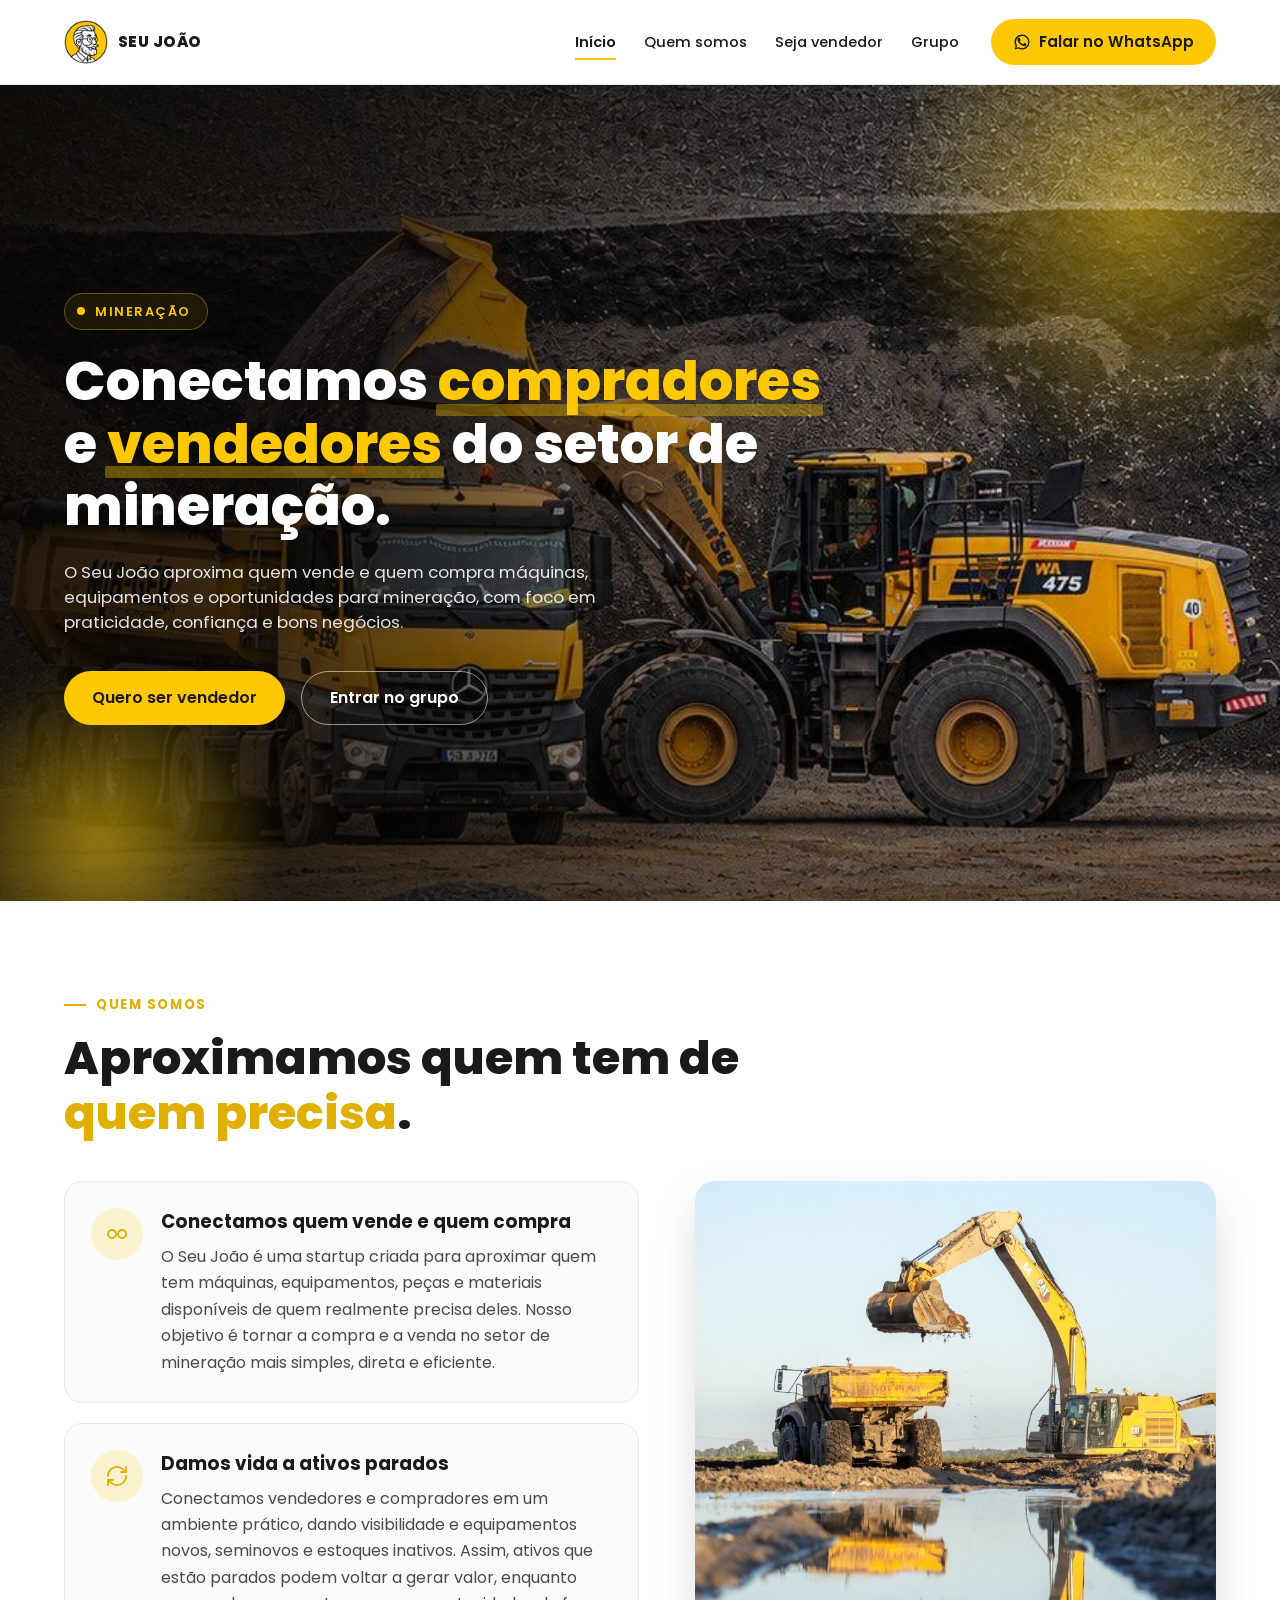
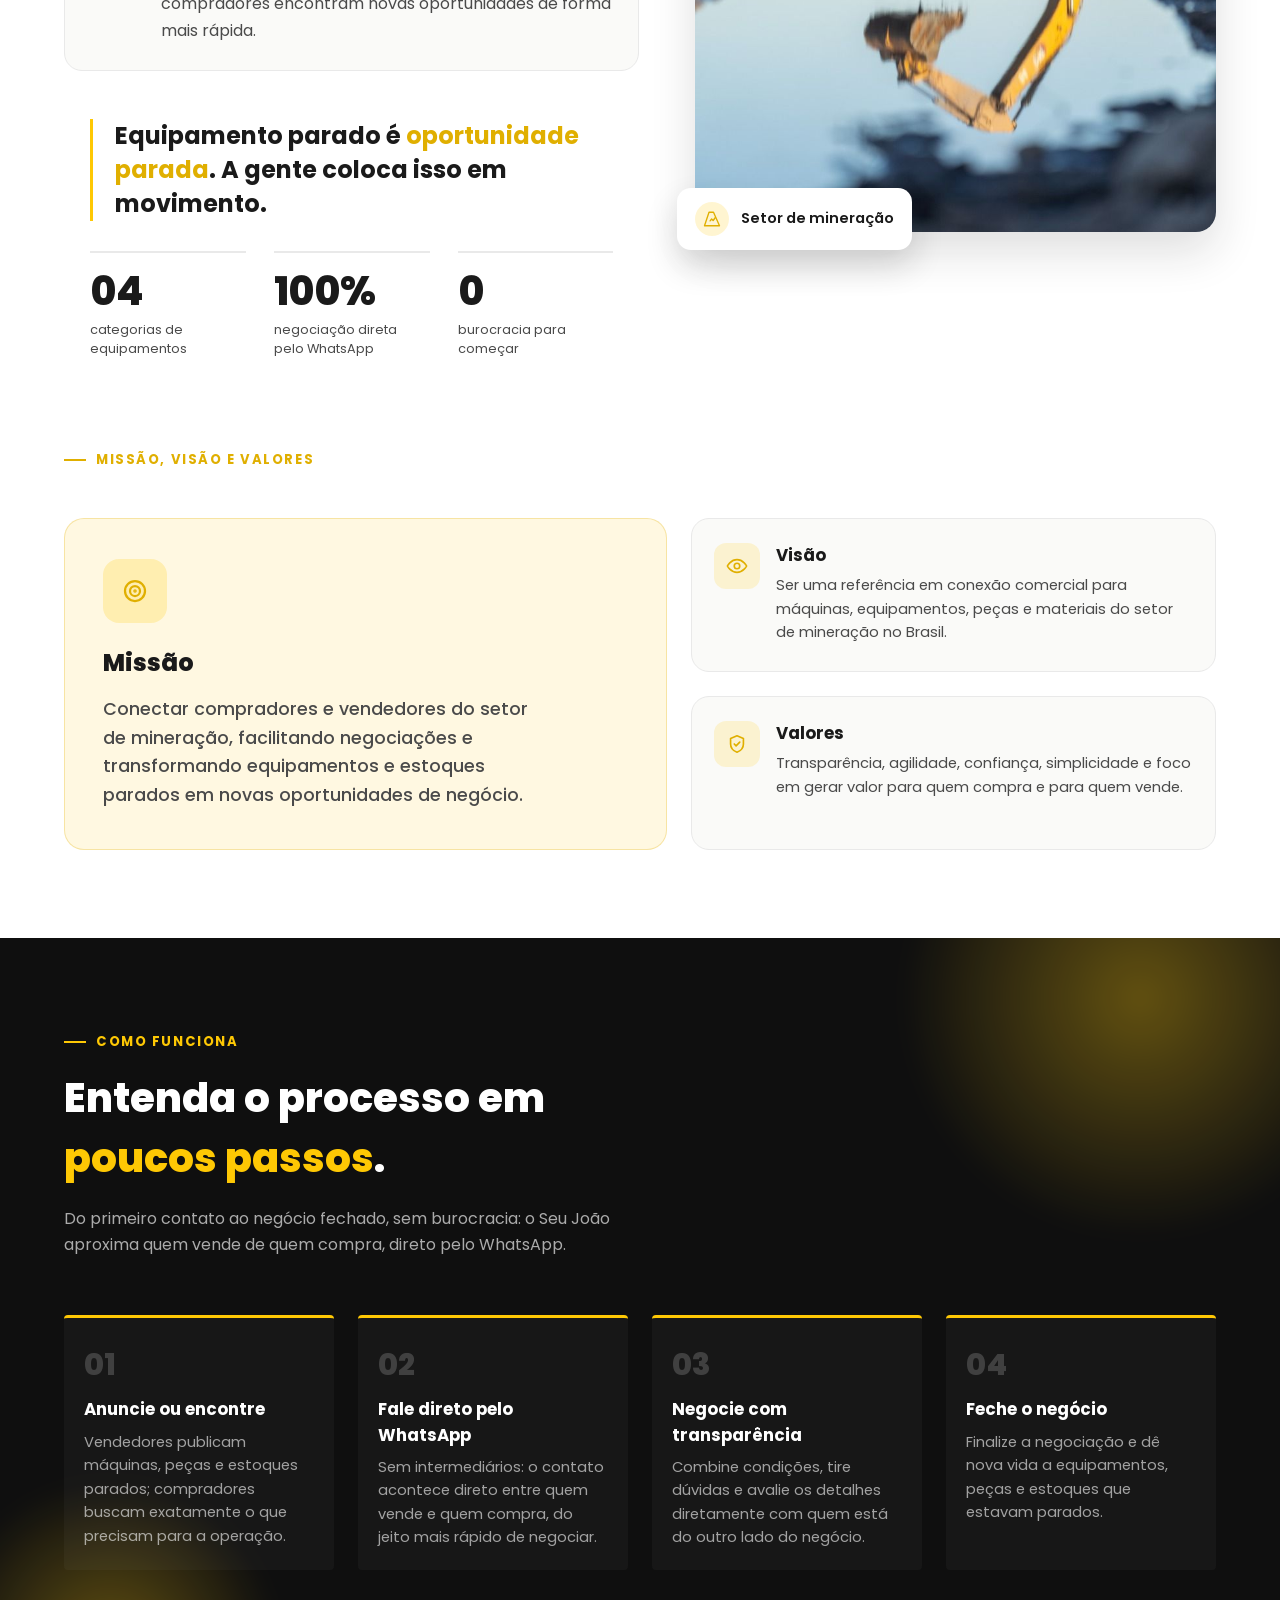
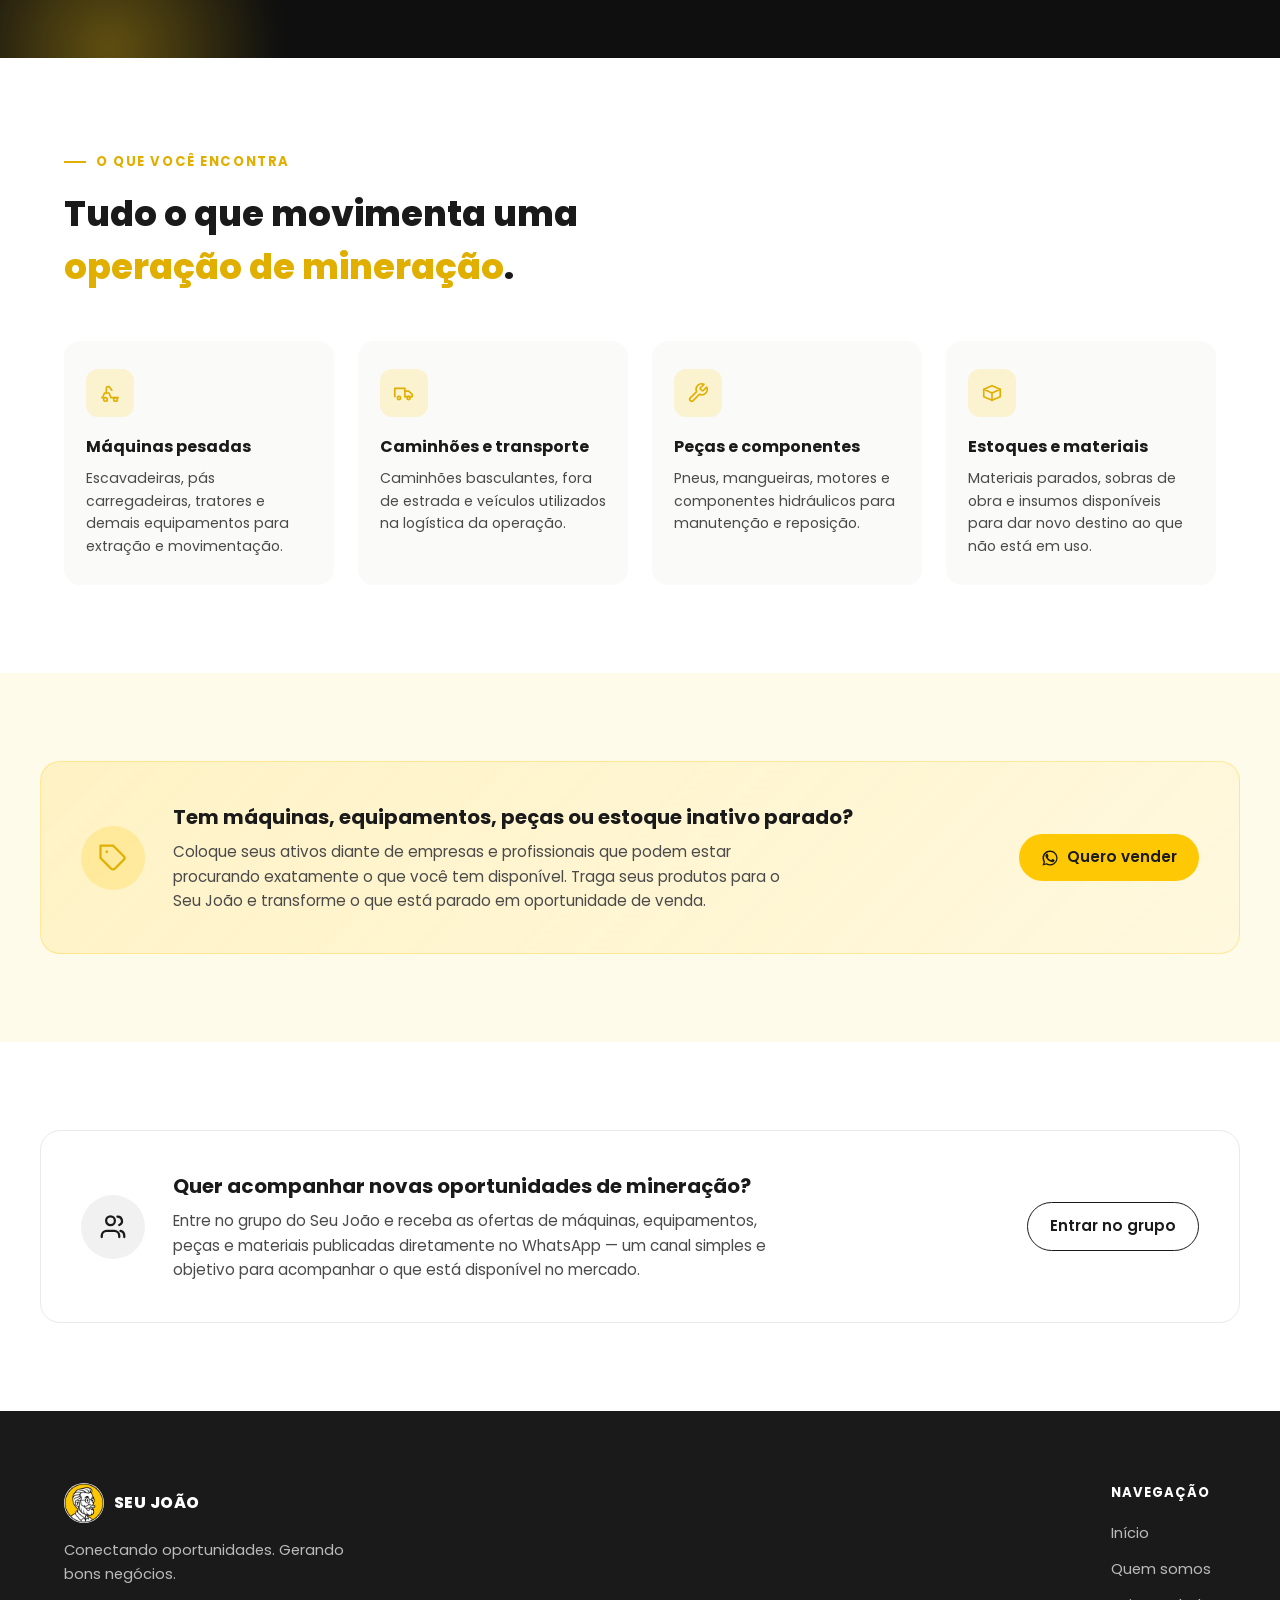
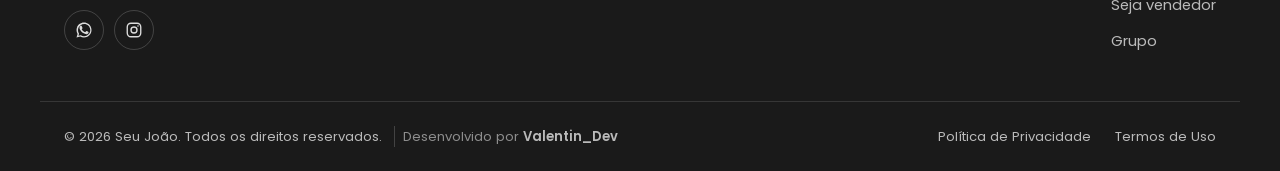
==== commit 6151ce94: "Adicionando tag do Google Analytics" ====
--- a/index.html
+++ b/index.html
@@ -59,7 +59,17 @@
     "description": "Marketplace de compra e venda de equipamentos de mineração usados no Brasil."
   }
   </script>
+  <!-- Google tag (gtag.js) -->
+<script async src="https://www.googletagmanager.com/gtag/js?id=G-ML786L4CS3"></script>
+<script>
+  window.dataLayer = window.dataLayer || [];
+  function gtag(){dataLayer.push(arguments);}
+  gtag('js', new Date());
+
+  gtag('config', 'G-ML786L4CS3');
+</script>
 </head>
+
 <body>
 
   <!-- ===== NAVBAR ===== -->
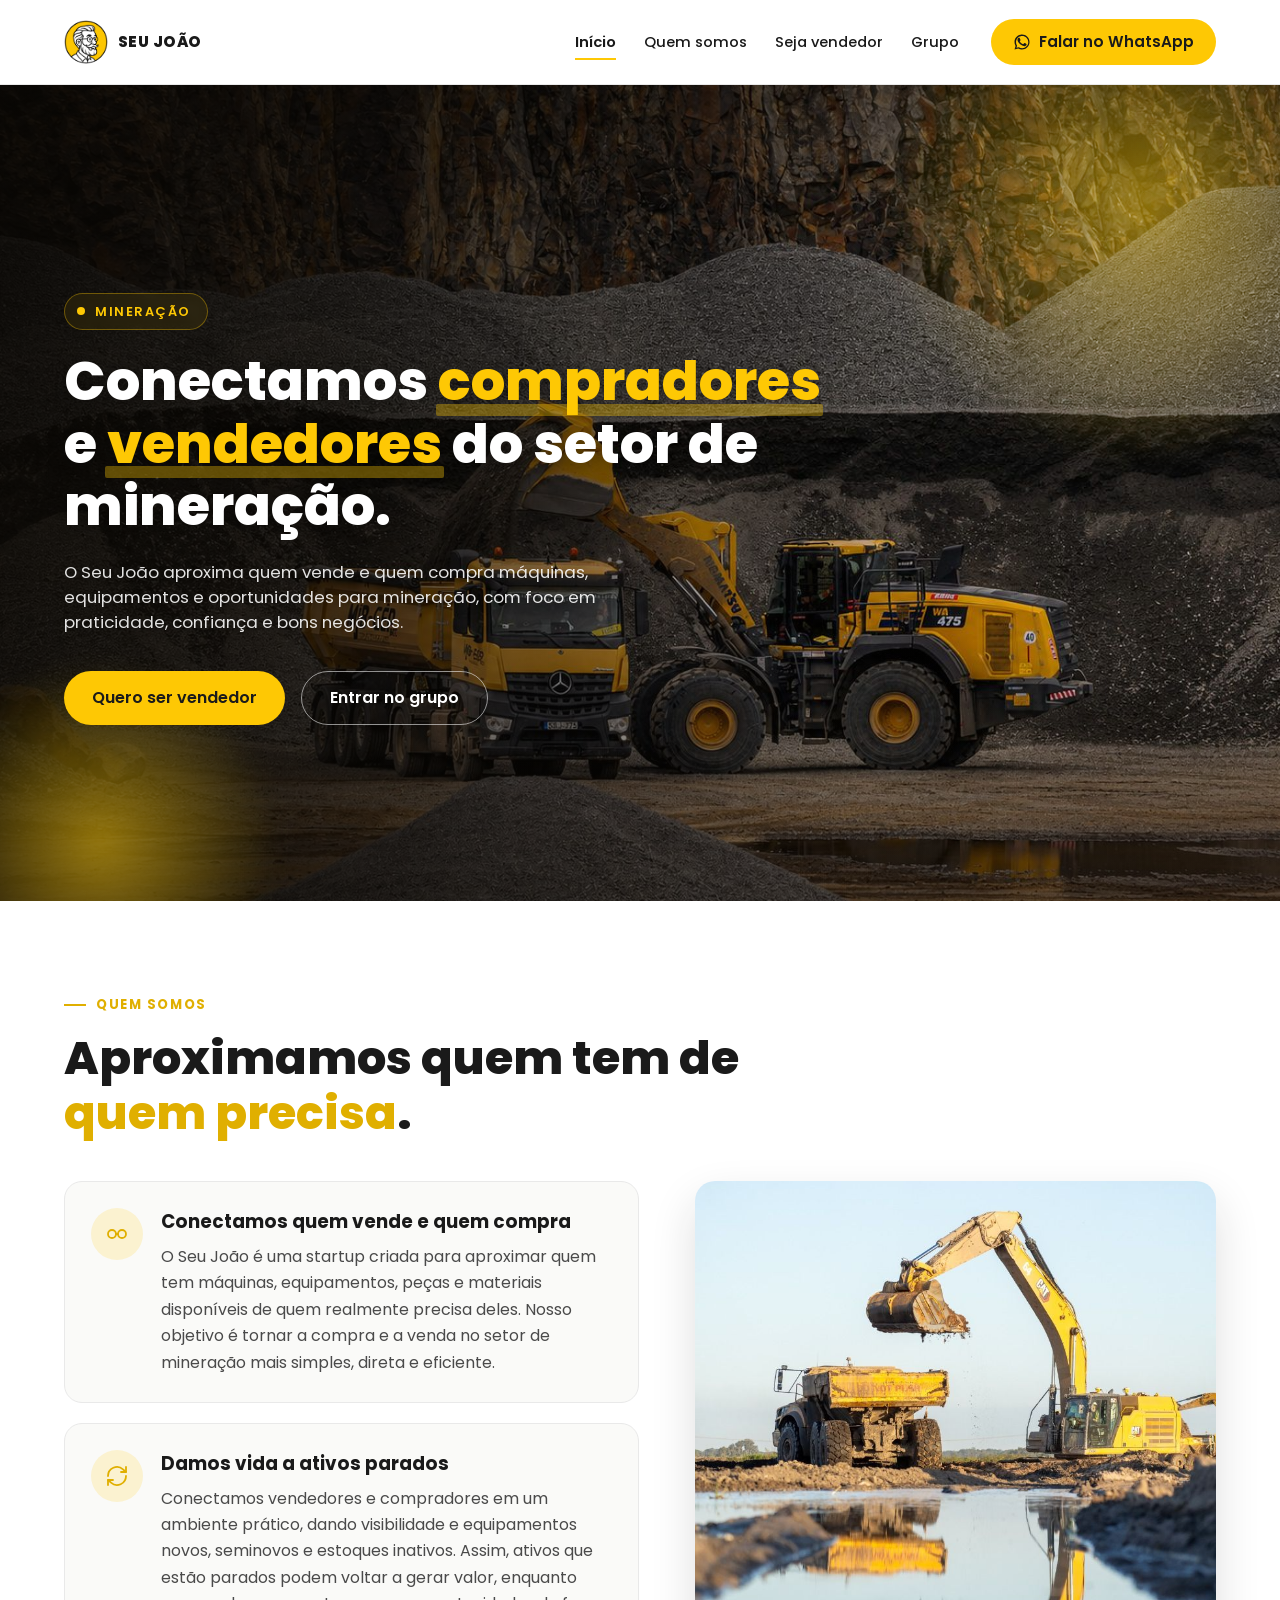
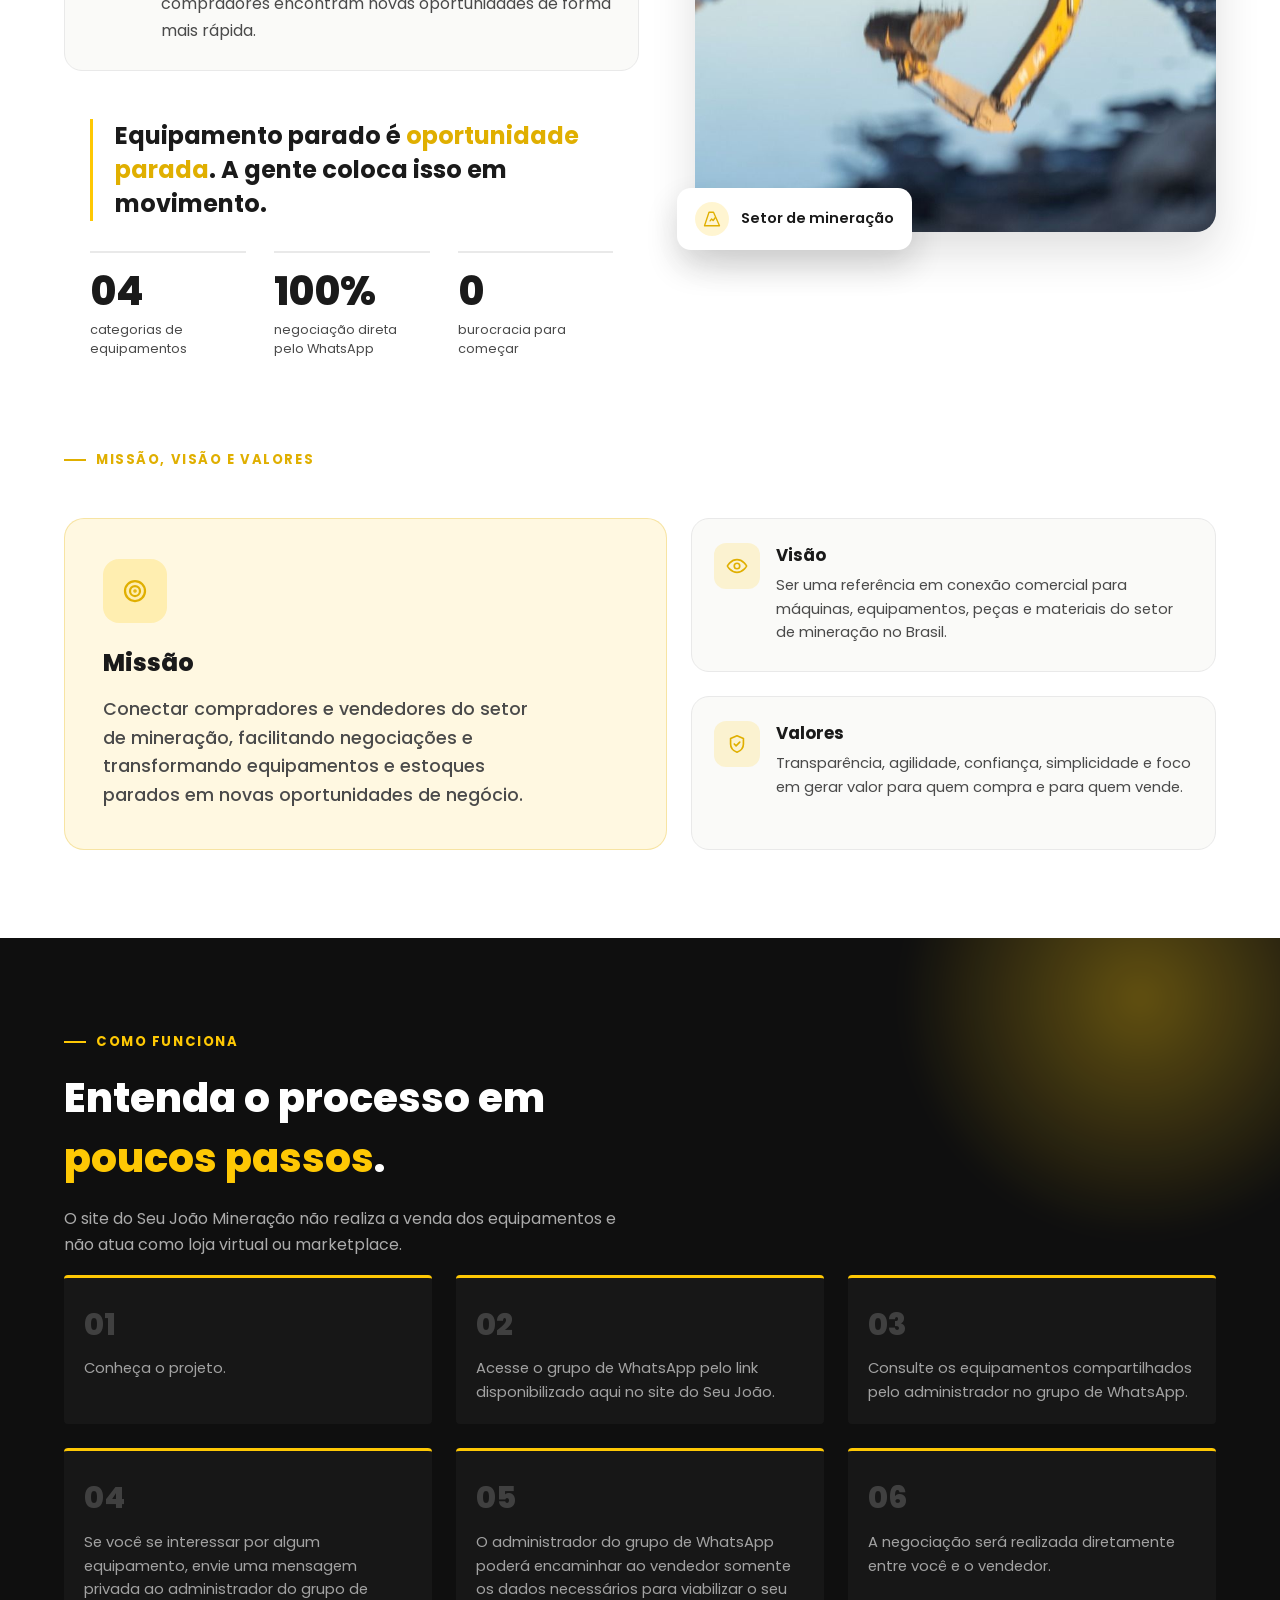
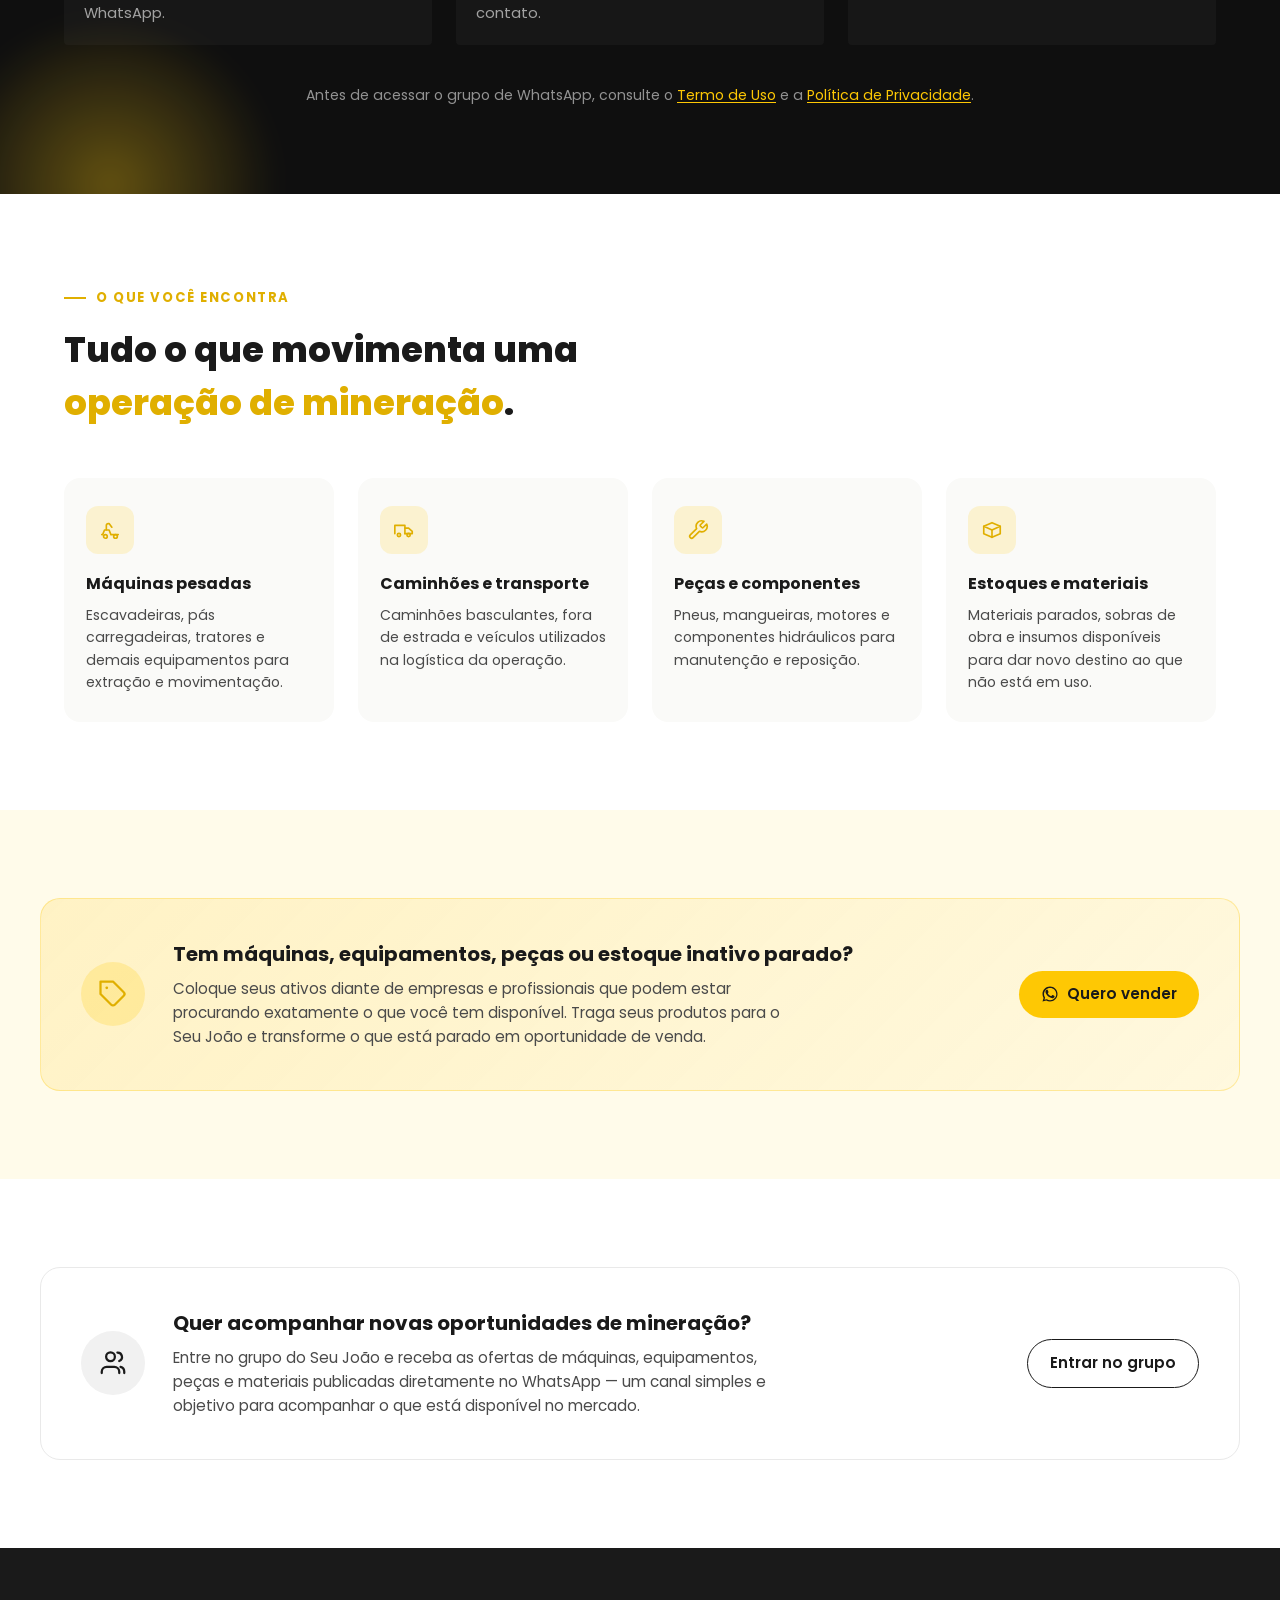
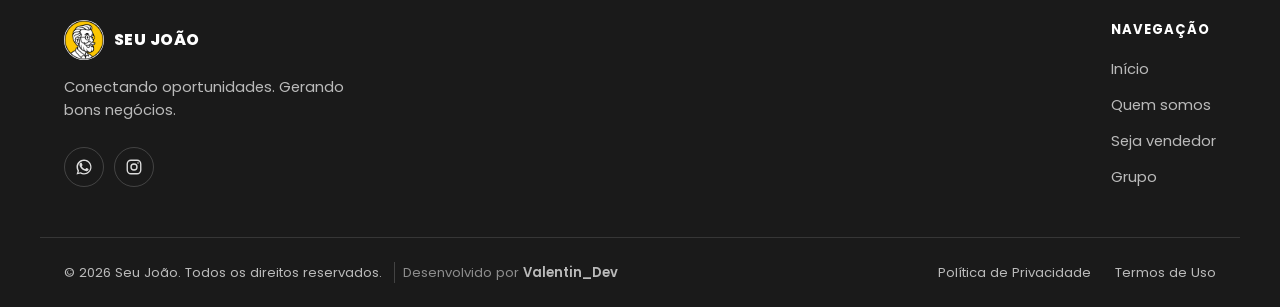
==== commit 10ad25c3: "Adicionando termos de uso e políticas de privacidade" ====
--- a/index.html
+++ b/index.html
@@ -278,48 +278,61 @@
     <!-- ===== /QUEM SOMOS ===== -->
 
     <!-- ===== COMO FUNCIONA ===== -->
-    <section id="como-funciona" class="section how">
-      <!-- blobs amarelos animados, mesmo recurso do hero, pra dar profundidade ao fundo escuro -->
-      <span class="how__glow how__glow--1" aria-hidden="true"></span>
-      <span class="how__glow how__glow--2" aria-hidden="true"></span>
-
-      <div class="container how__inner">
-        <p class="eyebrow eyebrow--on-dark reveal">Como funciona</p>
-        <h2 class="how__title reveal reveal-delay-1">Entenda o processo em <span class="hl">poucos passos</span>.</h2>
-        <p class="how__subtitle reveal reveal-delay-2">Do primeiro contato ao negócio fechado, sem burocracia:
-          o Seu João aproxima quem vende de quem compra, direto pelo WhatsApp.</p>
-
-        <div class="how__grid">
-          <div class="how__step reveal reveal-delay-1">
-            <span class="how__number">01</span>
-            <h3>Anuncie ou encontre</h3>
-            <p>Vendedores publicam máquinas, peças e estoques parados; compradores buscam exatamente o que
-              precisam para a operação.</p>
-          </div>
-
-          <div class="how__step reveal reveal-delay-2">
-            <span class="how__number">02</span>
-            <h3>Fale direto pelo WhatsApp</h3>
-            <p>Sem intermediários: o contato acontece direto entre quem vende e quem compra, do jeito mais rápido
-              de negociar.</p>
-          </div>
-
-          <div class="how__step reveal reveal-delay-3">
-            <span class="how__number">03</span>
-            <h3>Negocie com transparência</h3>
-            <p>Combine condições, tire dúvidas e avalie os detalhes diretamente com quem está do outro lado do
-              negócio.</p>
-          </div>
-
-          <div class="how__step reveal reveal-delay-3">
-            <span class="how__number">04</span>
-            <h3>Feche o negócio</h3>
-            <p>Finalize a negociação e dê nova vida a equipamentos, peças e estoques que estavam parados.</p>
-          </div>
-        </div>
-      </div>
-    </section>
-    <!-- ===== /COMO FUNCIONA ===== -->
+<section id="como-funciona" class="section how">
+  <!-- blobs amarelos animados, mesmo recurso do hero, pra dar profundidade ao fundo escuro -->
+  <span class="how__glow how__glow--1" aria-hidden="true"></span>
+  <span class="how__glow how__glow--2" aria-hidden="true"></span>
+
+  <div class="container how__inner">
+    <p class="eyebrow eyebrow--on-dark reveal">Como funciona</p>
+    <h2 class="how__title reveal reveal-delay-1">Entenda o processo em <span class="hl">poucos passos</span>.</h2>
+
+    <p class="how__subtitle reveal reveal-delay-2">O site do Seu João Mineração não realiza a venda dos
+      equipamentos e não atua como loja virtual ou marketplace.</p>
+
+    <div class="how__grid how__grid--six">
+      <div class="how__step reveal reveal-delay-1">
+        <span class="how__number">01</span>
+        <p>Conheça o projeto.</p>
+      </div>
+
+      <div class="how__step reveal reveal-delay-1">
+        <span class="how__number">02</span>
+        <p>Acesse o grupo de WhatsApp pelo link disponibilizado aqui no site do Seu João.</p>
+      </div>
+
+      <div class="how__step reveal reveal-delay-2">
+        <span class="how__number">03</span>
+        <p>Consulte os equipamentos compartilhados pelo administrador no grupo de WhatsApp.</p>
+      </div>
+
+      <div class="how__step reveal reveal-delay-2">
+        <span class="how__number">04</span>
+        <p>Se você se interessar por algum equipamento, envie uma mensagem privada ao administrador do grupo de
+          WhatsApp.</p>
+      </div>
+
+      <div class="how__step reveal reveal-delay-3">
+        <span class="how__number">05</span>
+        <p>O administrador do grupo de WhatsApp poderá encaminhar ao vendedor somente os dados necessários para
+          viabilizar o seu contato.</p>
+      </div>
+
+      <div class="how__step reveal reveal-delay-3">
+        <span class="how__number">06</span>
+        <p>A negociação será realizada diretamente entre você e o vendedor.</p>
+      </div>
+    </div>
+
+    <p class="how__note reveal reveal-delay-3">
+      Antes de acessar o grupo de WhatsApp, consulte o
+      <a href="termos-de-uso.html" style="color:var(--color-yellow); text-decoration:underline; text-underline-offset:2px;">Termo de Uso</a>
+      e a
+      <a href="politica-de-privacidade.html" style="color:var(--color-yellow); text-decoration:underline; text-underline-offset:2px;">Política de Privacidade</a>.
+    </p>
+  </div>
+</section>
+<!-- ===== /COMO FUNCIONA ===== -->
 
     <!-- ===== O QUE VOCÊ ENCONTRA ===== -->
     <section id="categorias" class="section categories">
@@ -482,8 +495,8 @@
         <span class="footer__credit">Desenvolvido por <a href="https://www.instagram.com/valentin__dev/" target="_blank" rel="noopener">Valentin_Dev</a></span>
       </p>
       <div class="footer__legal">
-        <a href="#">Política de Privacidade</a>
-        <a href="#">Termos de Uso</a>
+        <a href="politica-de-privacidade.html">Política de Privacidade</a>
+        <a href="termos-de-uso.html">Termos de Uso</a>
       </div>
     </div>
   </footer>
--- a/css/style.css
+++ b/css/style.css
@@ -1032,6 +1032,10 @@
   font-size: 1rem;
   max-width: 560px;
   line-height: 1.65;
+  margin-bottom: 16px;
+}
+
+.how__subtitle:last-of-type {
   margin-bottom: 56px;
 }
 
@@ -1081,6 +1085,41 @@
   line-height: 1.6;
 }
 
+/* Variante para a seção "Como funciona" com 6 passos (3 colunas em vez de 4) */
+.how__grid--six {
+  grid-template-columns: repeat(3, 1fr);
+}
+
+@media (max-width: 880px) {
+  .how__grid--six {
+    grid-template-columns: 1fr 1fr;
+  }
+}
+
+@media (max-width: 560px) {
+  .how__grid--six {
+    grid-template-columns: 1fr;
+  }
+}
+
+/* Nota final abaixo dos passos, com link para os documentos legais */
+.how__note {
+  margin-top: 40px;
+  color: rgba(255, 255, 255, 0.55);
+  font-size: 0.88rem;
+  text-align: center;
+}
+
+.how__note a {
+  color: var(--color-yellow);
+  text-decoration: underline;
+  text-underline-offset: 2px;
+}
+
+.how__note a:hover {
+  color: var(--color-white);
+}
+
 @media (max-width: 880px) {
   .how__grid {
     grid-template-columns: 1fr 1fr;
@@ -1516,6 +1555,26 @@
 
 .legal-content a:hover {
   color: var(--color-black);
+}
+
+/* Link "Voltar para o site" no topo das páginas legais */
+.legal-back {
+  display: inline-flex;
+  align-items: center;
+  gap: 6px;
+  color: var(--color-gray-700);
+  font-size: 0.9rem;
+  font-weight: 600;
+  margin-bottom: 18px;
+  transition: color 0.2s ease;
+}
+
+.legal-back:hover {
+  color: var(--color-yellow-dark);
+}
+
+.legal-content li::marker {
+  color: var(--color-yellow-dark);
 }
 
 /* =========================================
@@ -1626,6 +1685,32 @@
   flex: 1;
 }
 
+.legal-back {
+      display: inline-flex;
+      align-items: center;
+      gap: 6px;
+      color: var(--color-gray-700);
+      font-size: 0.9rem;
+      font-weight: 600;
+      margin-bottom: 18px;
+      transition: color 0.2s ease;
+    }
+    .legal-back:hover { color: var(--color-yellow-dark); }
+    .legal-content li::marker { color: var(--color-yellow-dark); }
+
+      .legal-back {
+      display: inline-flex;
+      align-items: center;
+      gap: 6px;
+      color: var(--color-gray-700);
+      font-size: 0.9rem;
+      font-weight: 600;
+      margin-bottom: 18px;
+      transition: color 0.2s ease;
+    }
+    .legal-back:hover { color: var(--color-yellow-dark); }
+    .legal-content li::marker { color: var(--color-yellow-dark); }
+
 @media (max-width: 480px) {
   .consent-modal__dialog {
     padding: 32px 22px 24px;
